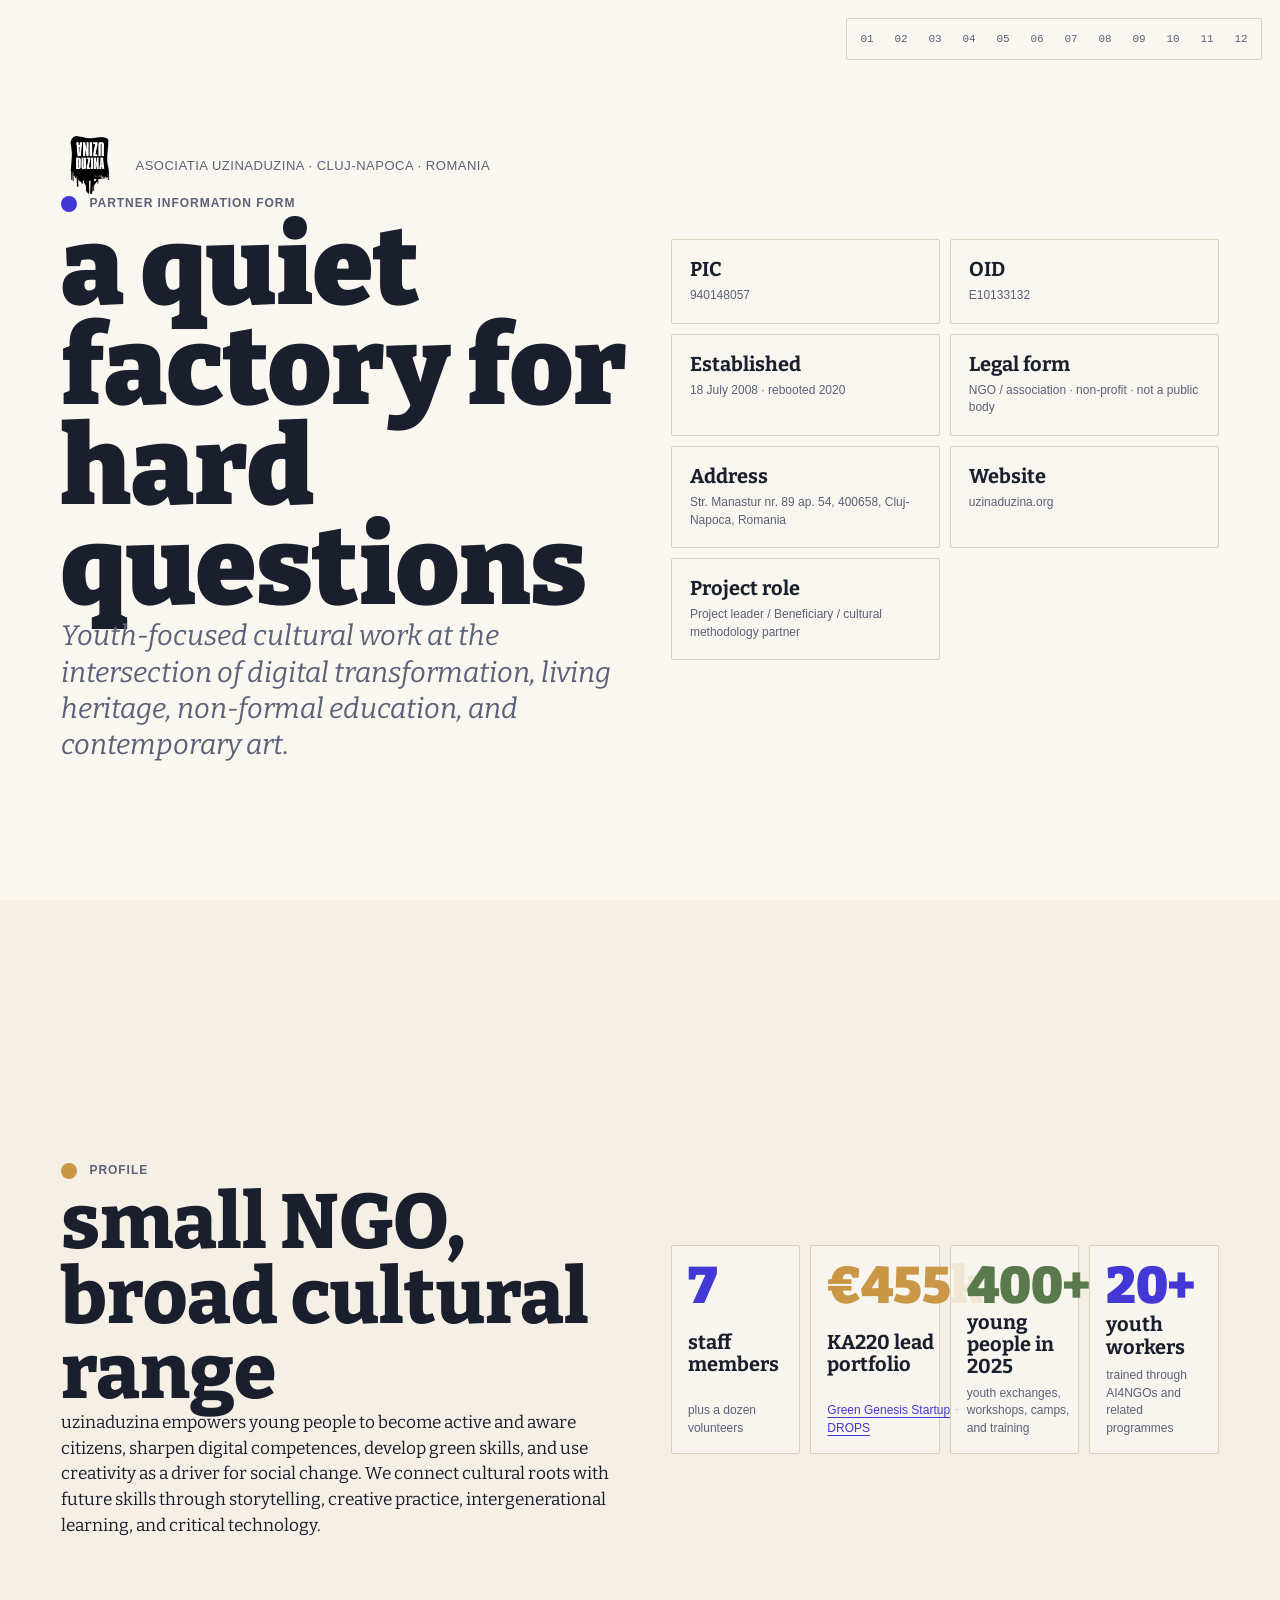
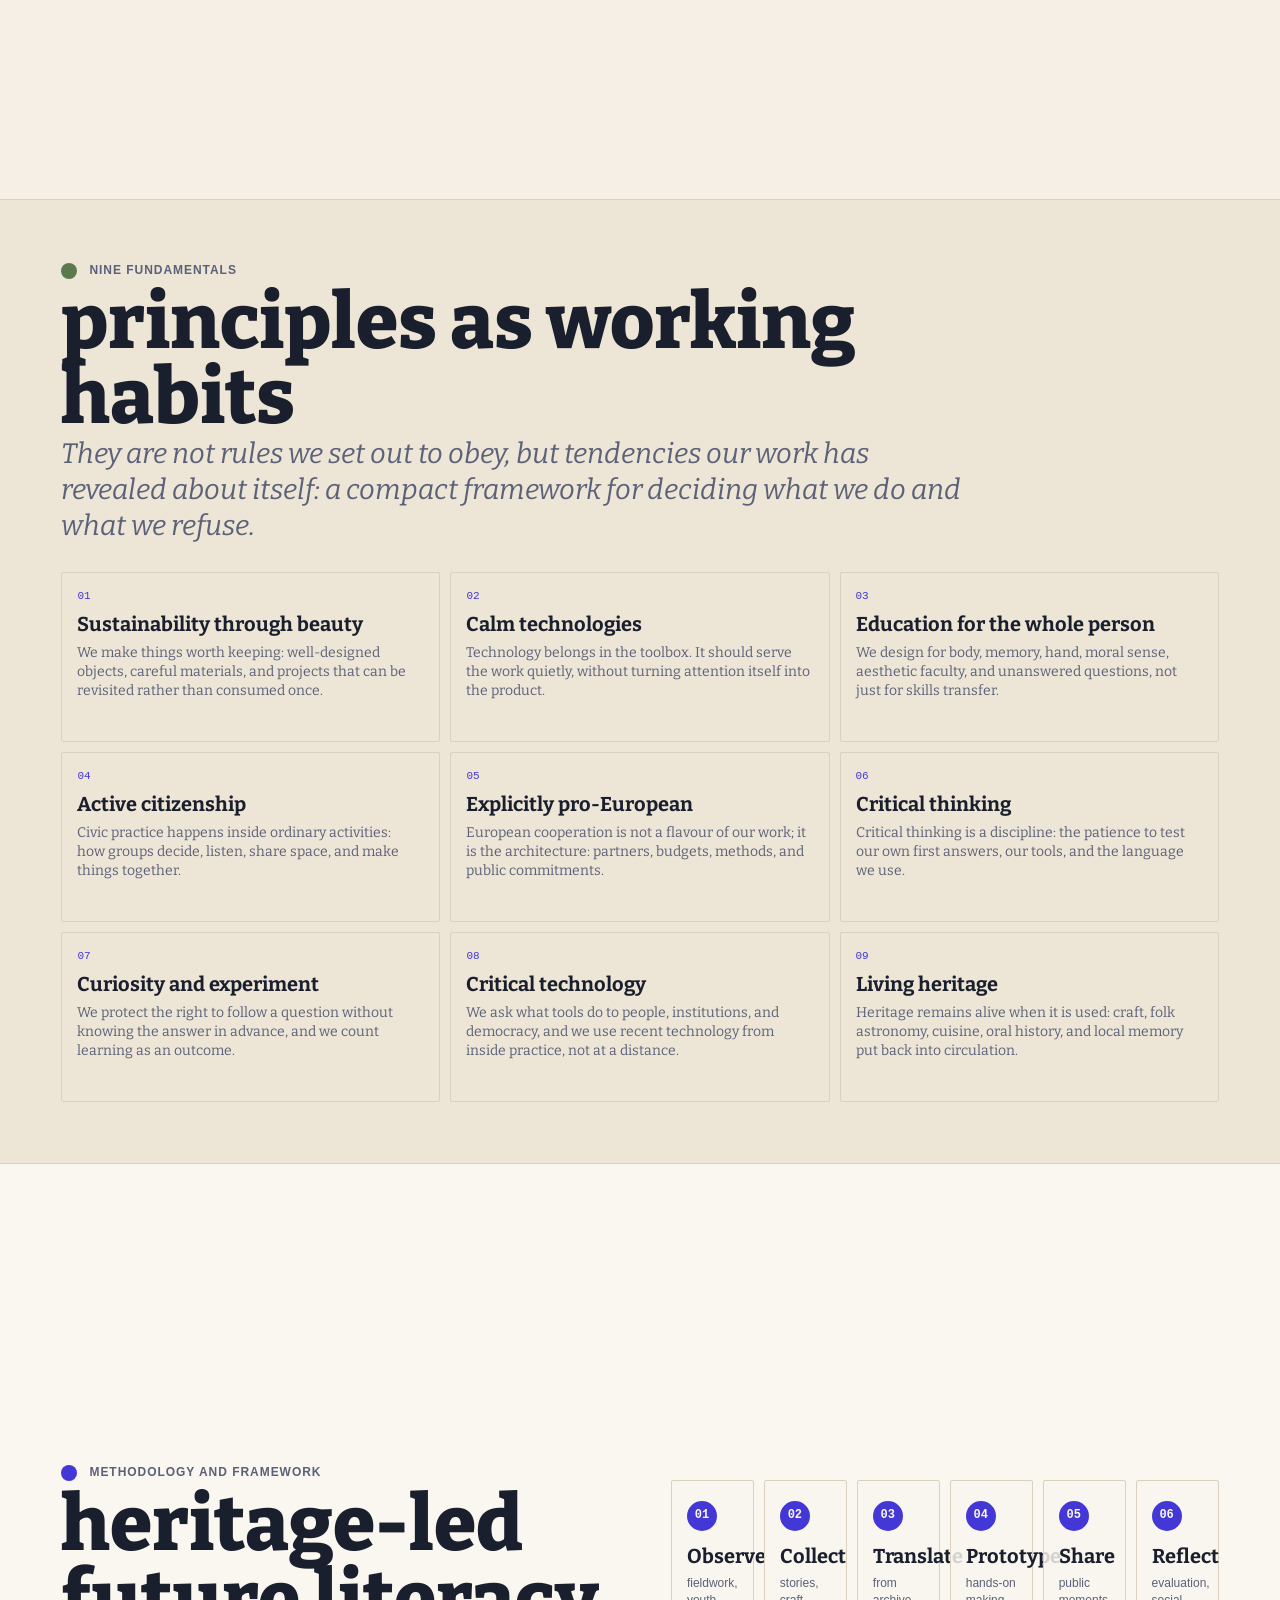
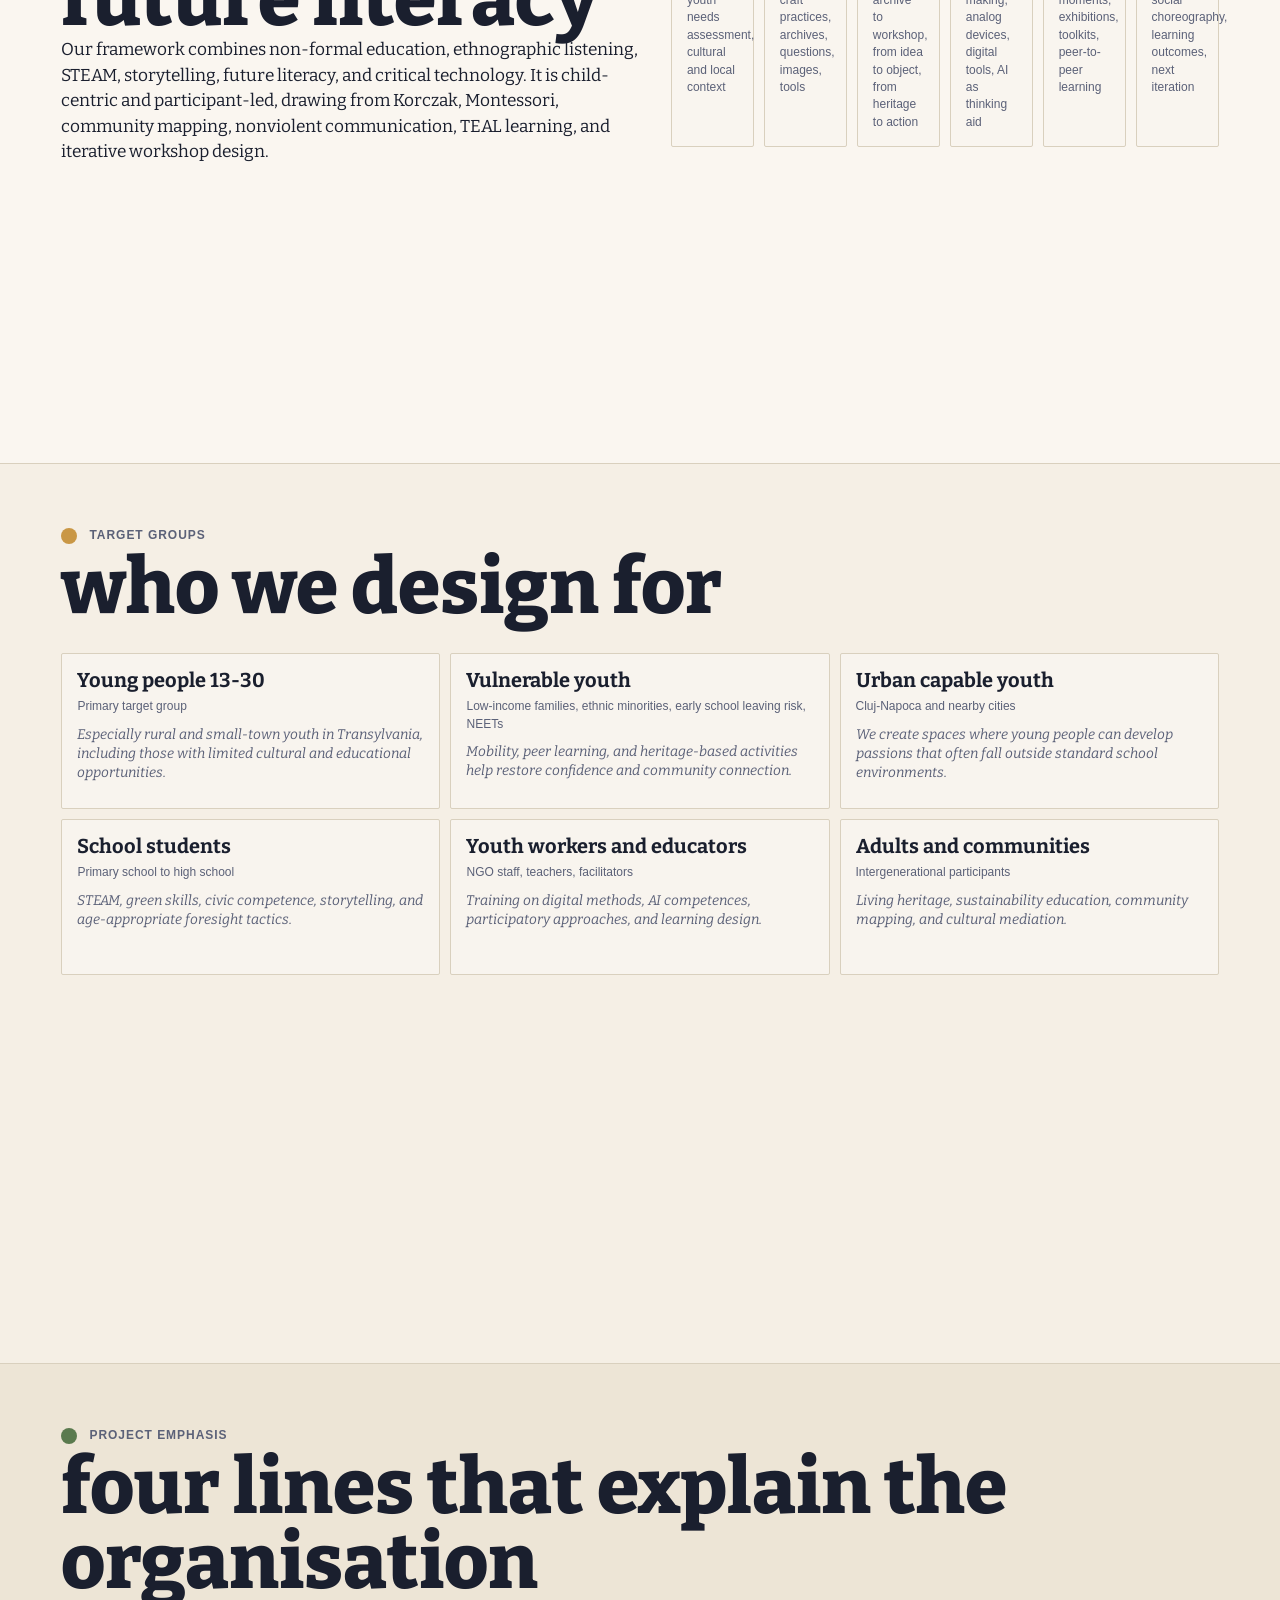
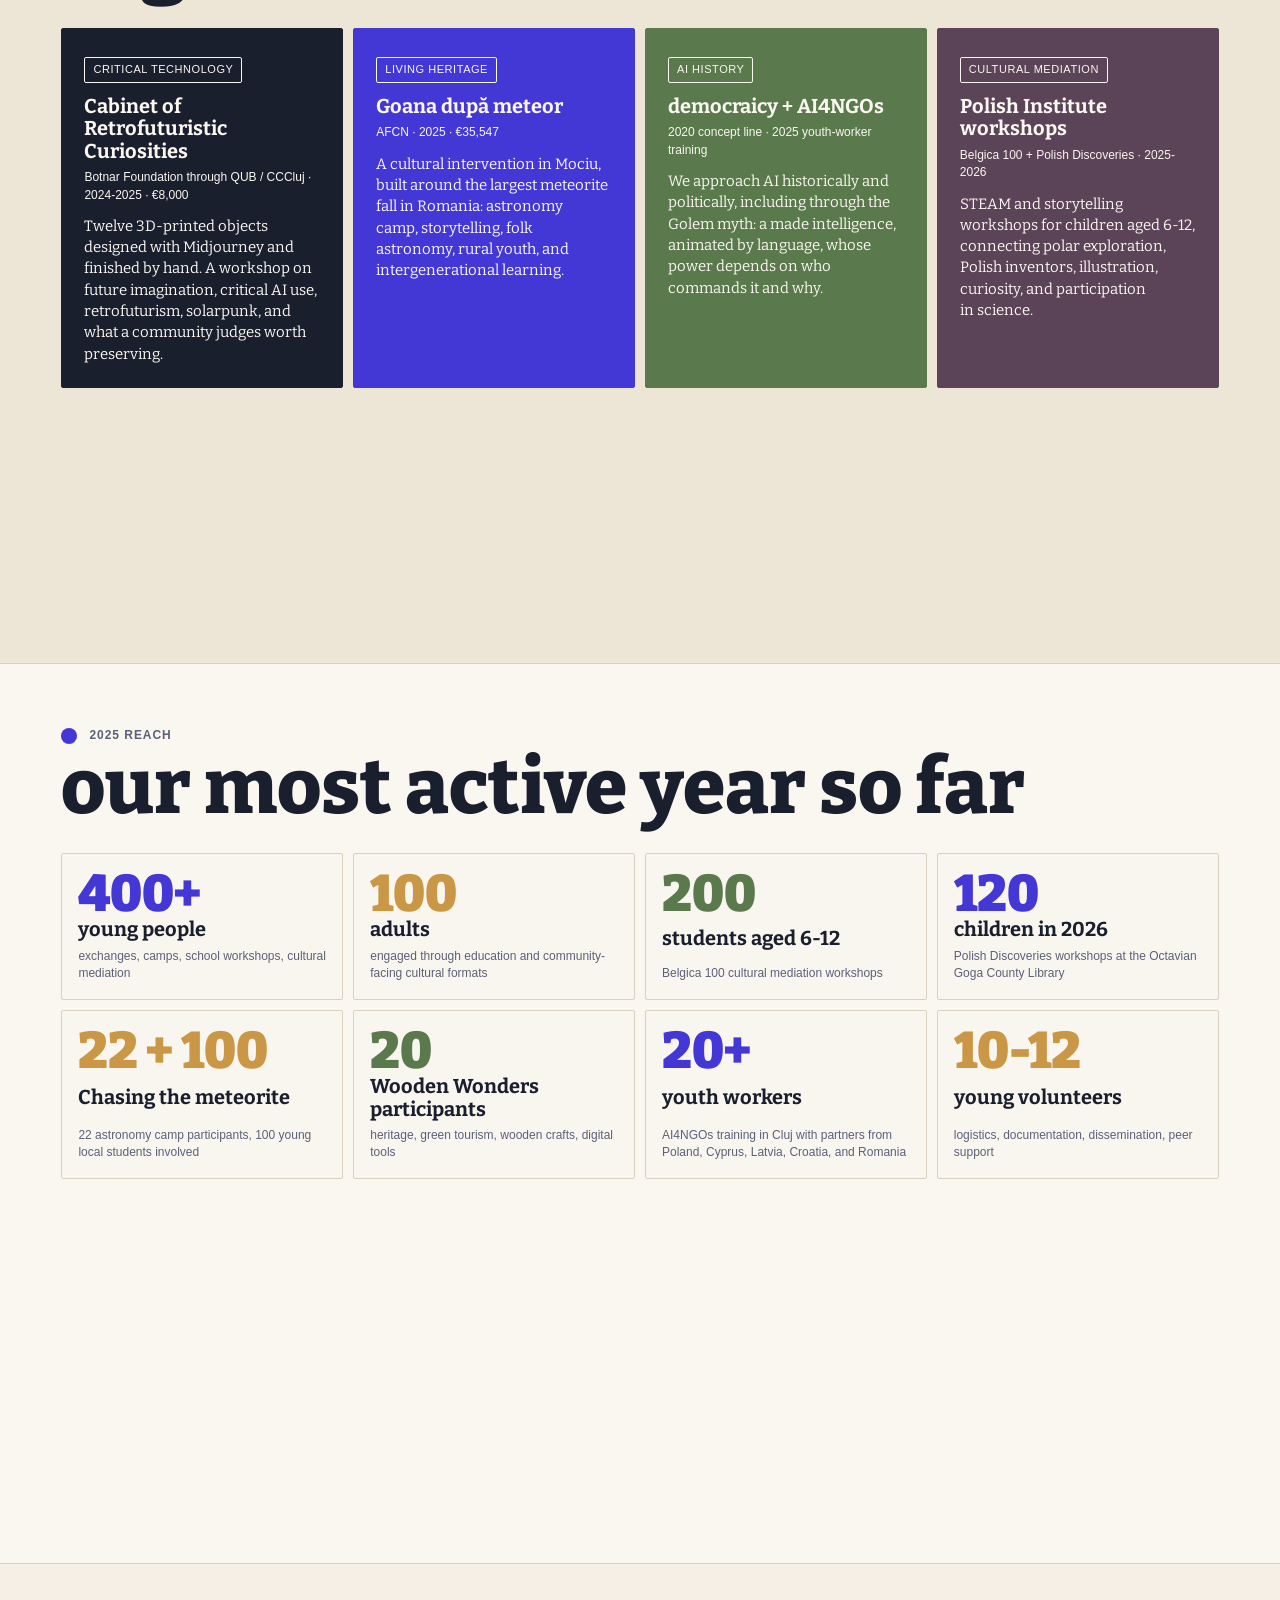
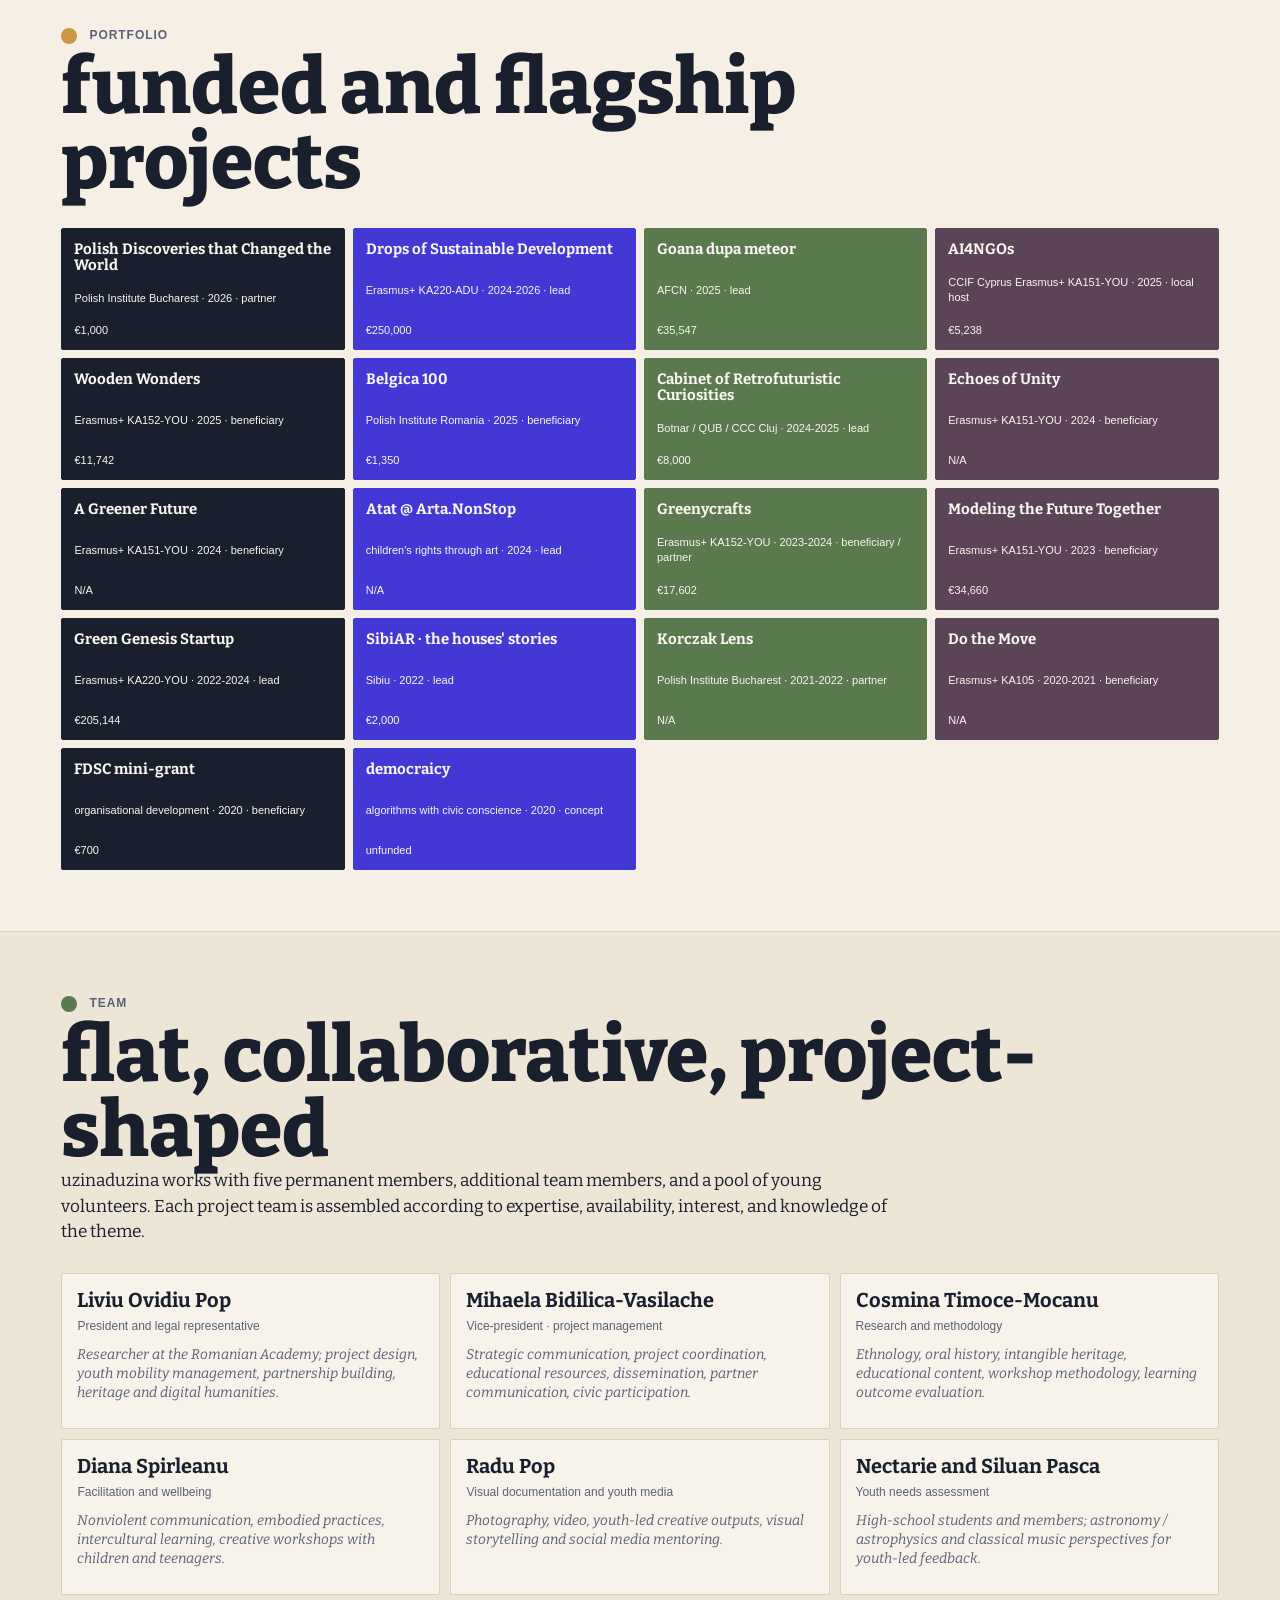
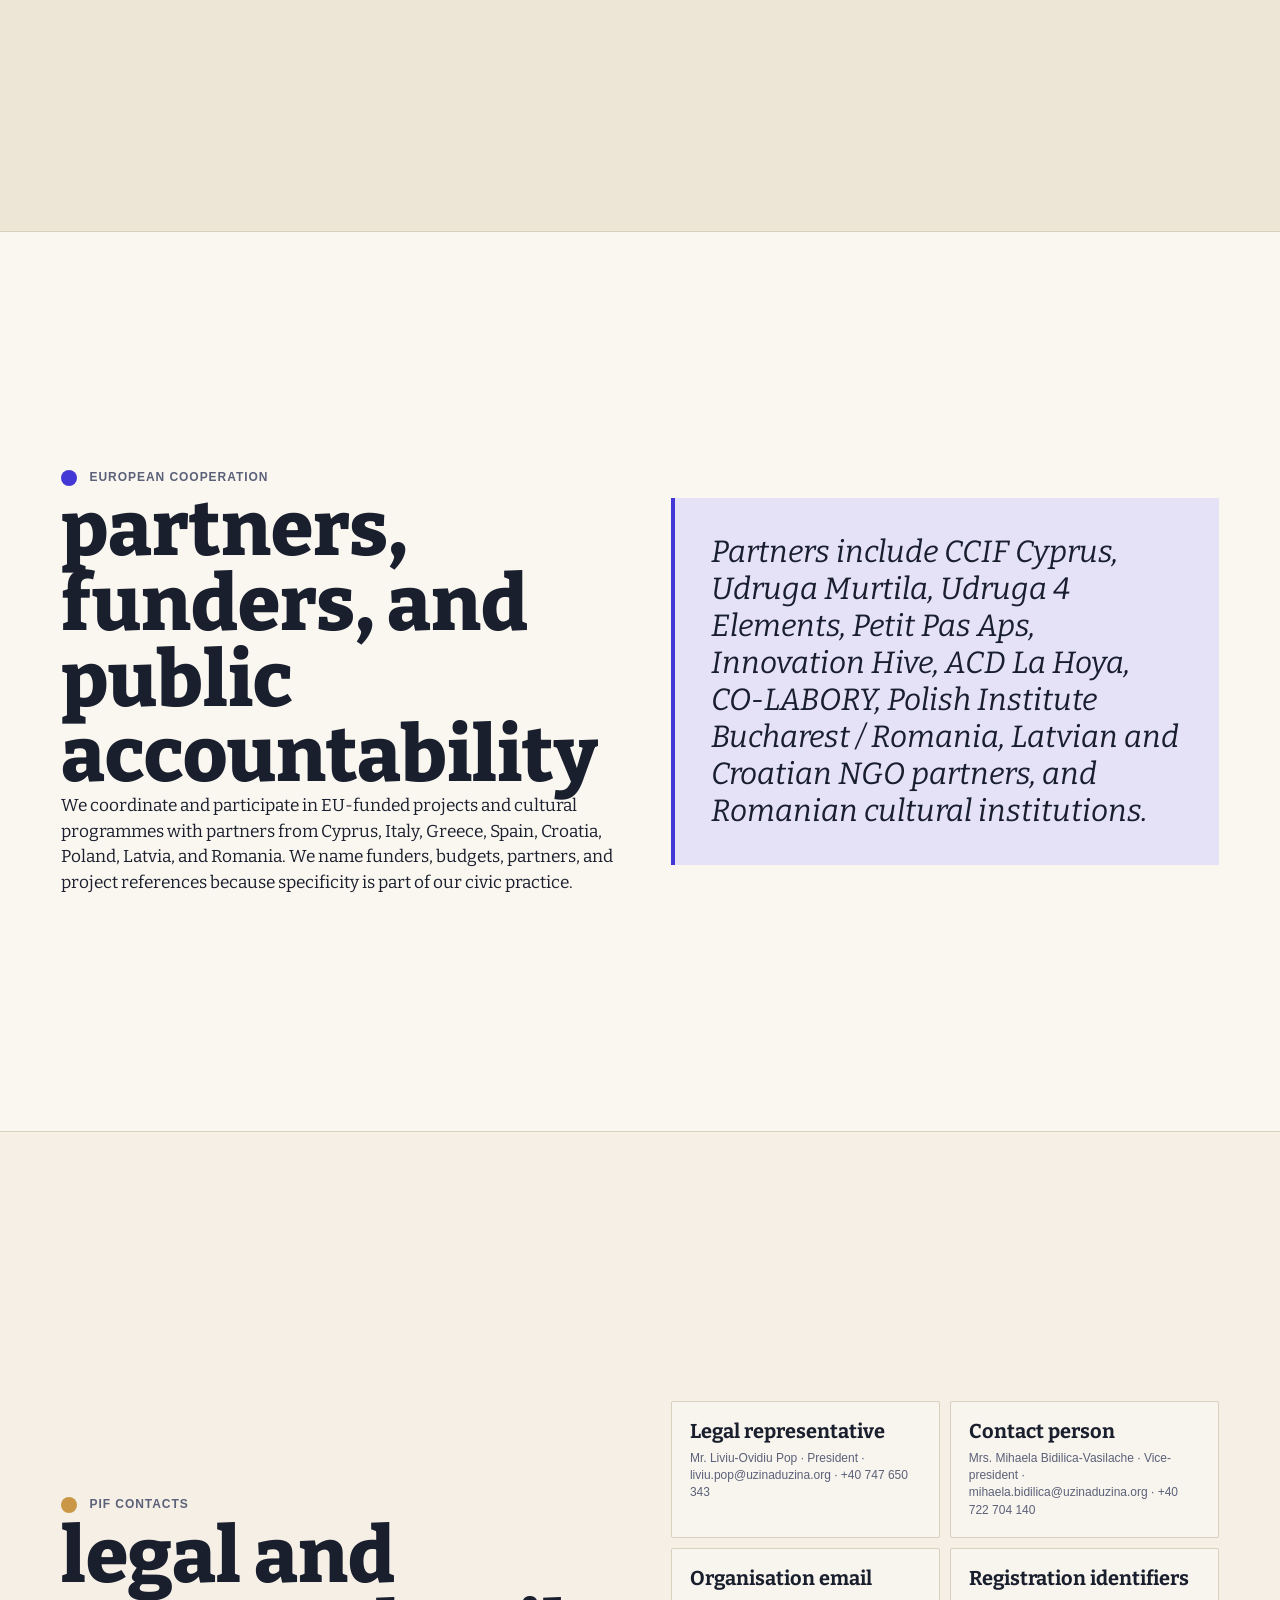
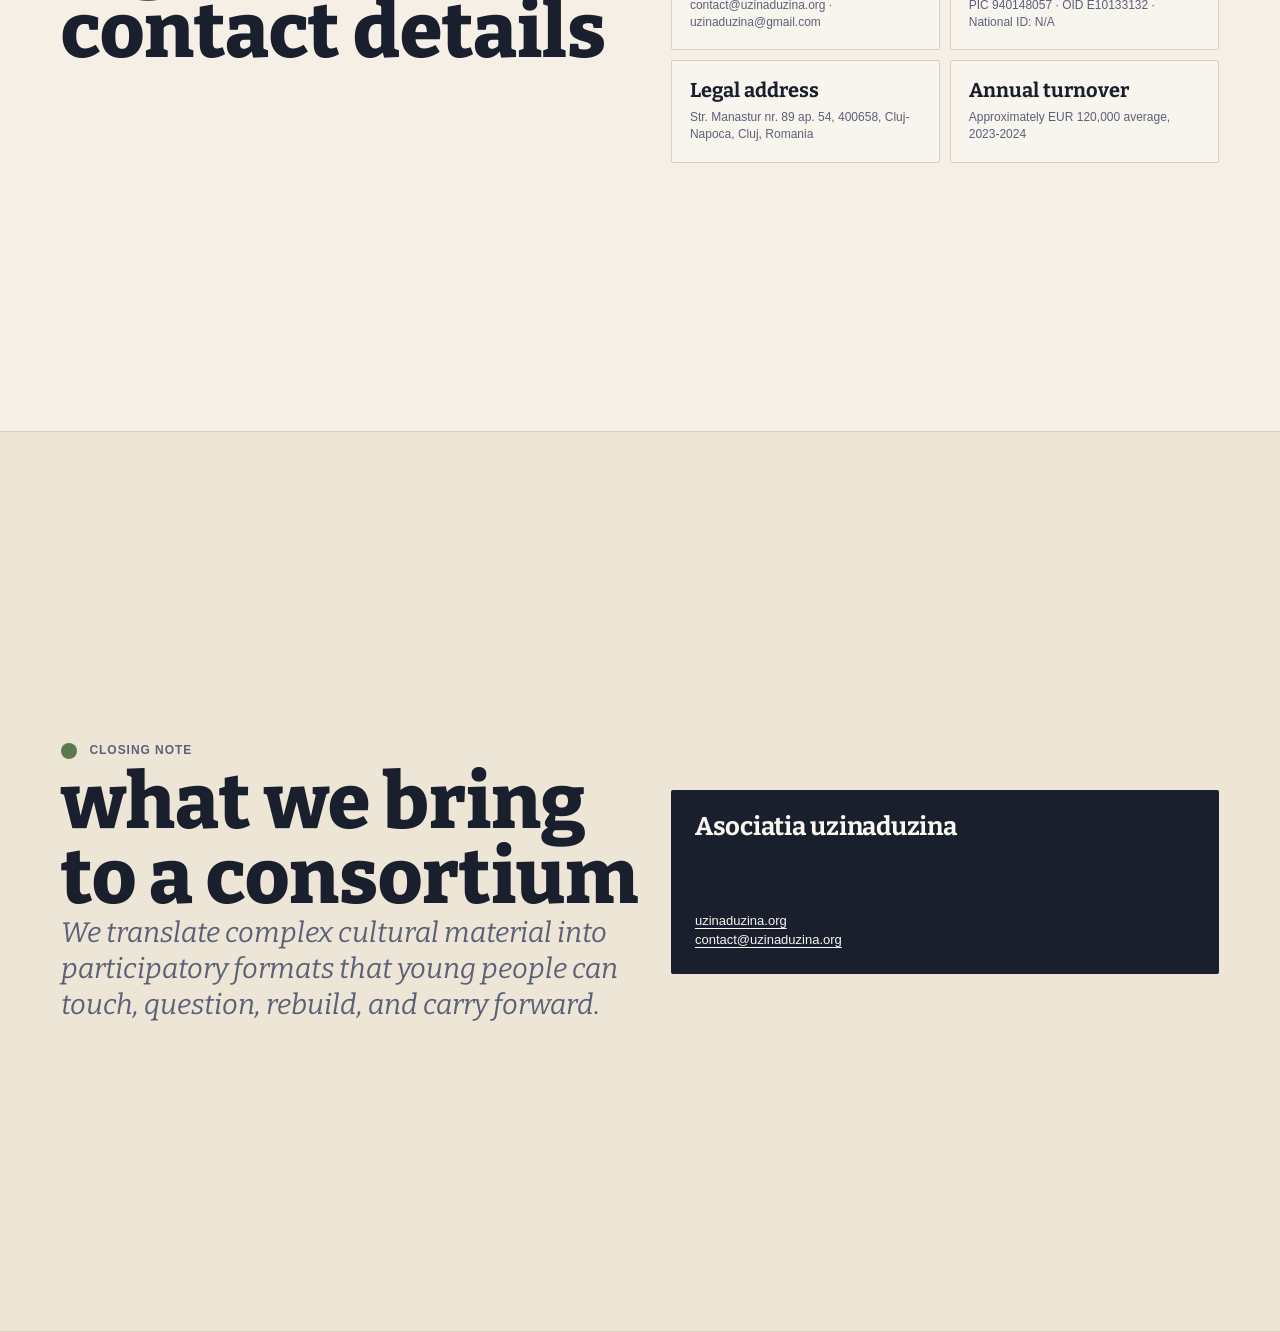
==== PIF/index.html @ 1a979756 "Add PIF slide deck" ====
<!doctype html>
<html lang="en">
<head>
<meta charset="utf-8">
<meta name="viewport" content="width=device-width, initial-scale=1">
<title>uzinaduzina · Partner Information Form</title>
<meta name="description" content="Partner Information Form and presentation deck for Asociatia uzinaduzina, Cluj-Napoca, Romania.">
<link rel="stylesheet" href="../assets/tokens.css">
<style>
:root {
  --slide-pad: clamp(22px, 4.8vw, 72px);
  --slide-gap: clamp(16px, 2.2vw, 28px);
  --deck-max: 1440px;
}

* { box-sizing: border-box; }
html {
  scroll-snap-type: y mandatory;
  scroll-behavior: smooth;
  background: var(--bg);
}
body {
  margin: 0;
  background:
    linear-gradient(90deg, rgba(67,56,214,.08) 0 1px, transparent 1px 100%),
    var(--bg);
  background-size: 72px 72px;
  color: var(--ink);
  font-family: var(--font-body);
}
body::before {
  content: "";
  position: fixed;
  inset: 0;
  pointer-events: none;
  border: 14px solid var(--bg);
  z-index: 20;
}
a { color: inherit; }
.slide:nth-of-type(3n + 1) { background: var(--bg); }
.slide:nth-of-type(3n + 2) { background: var(--bg-paper); }
.slide:nth-of-type(3n) { background: var(--bg-sunk); }

.deck-nav {
  position: fixed;
  z-index: 30;
  top: 18px;
  right: 18px;
  display: flex;
  gap: 6px;
  padding: 6px;
  border: 1px solid var(--rule);
  border-radius: 2px;
  background: rgba(250,246,240,.92);
  backdrop-filter: blur(10px);
}
.deck-nav a {
  width: 28px;
  height: 28px;
  display: grid;
  place-items: center;
  border-radius: 2px;
  color: var(--ink-muted);
  font-family: var(--font-mono);
  font-size: 11px;
  text-decoration: none;
}
.deck-nav a:hover {
  background: var(--ink);
  color: var(--bg);
}

.slide {
  min-height: 100svh;
  scroll-snap-align: start;
  display: grid;
  align-items: center;
  padding: var(--slide-pad);
  border-bottom: 1px solid var(--rule);
}
.slide-inner {
  width: min(100%, var(--deck-max));
  margin: 0 auto;
  display: grid;
  gap: var(--slide-gap);
}
.slide.split .slide-inner {
  grid-template-columns: minmax(0, 1.03fr) minmax(320px, .97fr);
  align-items: center;
}
.slide.top .slide-inner { align-self: start; }

.kicker {
  display: flex;
  align-items: center;
  gap: 12px;
  margin: 0 0 4px;
  font-family: var(--font-ui);
  font-size: 12px;
  font-weight: 600;
  letter-spacing: .08em;
  text-transform: uppercase;
  color: var(--ink-muted);
}
.kicker::before {
  content: "";
  width: 16px;
  height: 16px;
  border-radius: 999px;
  background: var(--accent);
}
.kicker.ochre::before { background: var(--ochre); }
.kicker.green::before { background: var(--green); }

h1, h2, h3, p { margin: 0; }
h1 {
  max-width: 980px;
  font-family: var(--font-display);
  font-size: clamp(52px, 8.5vw, 132px);
  line-height: .92;
  letter-spacing: 0;
  color: var(--ink);
}
h1 em, h2 em { color: var(--accent); font-style: italic; }
h2 {
  max-width: 980px;
  font-family: var(--font-display);
  font-size: clamp(38px, 6vw, 86px);
  line-height: .98;
  letter-spacing: 0;
  color: var(--ink);
}
h3 {
  font-family: var(--font-display);
  font-size: clamp(22px, 2vw, 32px);
  line-height: 1.05;
  color: var(--ink);
}
.lede {
  max-width: 900px;
  font-family: var(--font-body);
  font-size: clamp(22px, 2.2vw, 34px);
  line-height: 1.28;
  font-style: italic;
  color: var(--ink-muted);
}
.body-text {
  max-width: 840px;
  font-size: clamp(17px, 1.35vw, 22px);
  line-height: 1.48;
  color: var(--ink);
}
.small {
  font-family: var(--font-ui);
  font-size: 13px;
  line-height: 1.45;
  color: var(--ink-muted);
}

.logo-lockup {
  display: flex;
  align-items: center;
  gap: 16px;
}
.logo-lockup img {
  width: 58px;
  height: 58px;
  object-fit: contain;
}
.logo-lockup span {
  display: block;
  font-family: var(--font-ui);
  font-size: 13px;
  letter-spacing: .04em;
  text-transform: uppercase;
  color: var(--ink-muted);
}

.meta-grid,
.stat-grid,
.card-grid,
.project-grid,
.portfolio-grid,
.team-grid,
.target-grid,
.method-grid {
  display: grid;
  gap: 10px;
}
.meta-grid { grid-template-columns: repeat(2, minmax(0, 1fr)); }
.stat-grid { grid-template-columns: repeat(4, minmax(0, 1fr)); }
.card-grid { grid-template-columns: repeat(3, minmax(0, 1fr)); }
.project-grid { grid-template-columns: repeat(4, minmax(0, 1fr)); }
.portfolio-grid { grid-template-columns: repeat(4, minmax(0, 1fr)); }
.team-grid { grid-template-columns: repeat(3, minmax(0, 1fr)); }
.target-grid { grid-template-columns: repeat(3, minmax(0, 1fr)); }
.method-grid { grid-template-columns: repeat(6, minmax(0, 1fr)); }

.box,
.stat,
.principle,
.project,
.team,
.target,
.method-step,
.table-row,
.mini-project {
  border: 1px solid var(--rule);
  border-radius: 2px;
  background: rgba(250,246,240,.84);
}
.box { padding: 18px; }
.box strong,
.stat strong,
.project strong,
.team strong,
.target strong,
.method-step strong,
.principle strong {
  display: block;
  font-family: var(--font-display);
  font-size: 20px;
  line-height: 1.12;
  color: var(--ink);
}
.box span,
.stat span,
.project span,
.mini-project span,
.team span,
.target span,
.method-step span,
.principle span {
  display: block;
  margin-top: 7px;
  font-family: var(--font-ui);
  font-size: 12px;
  line-height: 1.45;
  color: var(--ink-muted);
}
.stat {
  min-height: 138px;
  padding: 16px;
  display: grid;
  align-content: space-between;
}
.stat .num {
  font-family: var(--font-display);
  font-size: clamp(34px, 4vw, 58px);
  font-weight: 900;
  line-height: .95;
  color: var(--accent);
}
.stat.ochre .num { color: var(--ochre); }
.stat.green .num { color: var(--green); }
.stat a,
.box a {
  color: var(--accent);
  text-decoration-thickness: 1px;
  text-underline-offset: 3px;
}
.stat a:hover,
.box a:hover {
  color: var(--accent-hover);
  text-decoration-thickness: 2px;
}

.principle {
  min-height: 170px;
  padding: 14px 15px;
  background: transparent;
}
.principle small {
  display: block;
  margin-bottom: 8px;
  font-family: var(--font-mono);
  font-size: 11px;
  color: var(--accent);
}
.principle p {
  margin-top: 8px;
  font-size: 14px;
  line-height: 1.36;
  color: var(--ink-muted);
}

.project {
  min-height: 178px;
  padding: 15px;
}
.project.featured {
  min-height: 260px;
  padding: 22px;
  background: var(--ink);
  color: var(--bg);
  border-color: var(--ink);
}
.project.featured:nth-child(2) { background: var(--accent); border-color: var(--accent); }
.project.featured:nth-child(3) { background: var(--green); border-color: var(--green); }
.project.featured:nth-child(4) { background: #5B4358; border-color: #5B4358; }
.project.featured strong,
.project.featured span,
.project.featured p { color: var(--bg); }
.project p {
  margin-top: 12px;
  font-size: 15px;
  line-height: 1.42;
  color: var(--ink);
}
.project .tag {
  display: inline-block;
  margin: 0 0 12px;
  padding: 4px 8px;
  border: 1px solid currentColor;
  border-radius: 2px;
  font-family: var(--font-ui);
  font-size: 11px;
  letter-spacing: .05em;
  text-transform: uppercase;
}

.portfolio {
  display: grid;
  gap: 6px;
}
.portfolio-grid {
  display: grid;
  gap: 8px;
}
.mini-project {
  min-height: 122px;
  padding: 12px;
  display: grid;
  align-content: space-between;
  gap: 8px;
}
.mini-project strong {
  display: block;
  font-family: var(--font-display);
  font-size: 15px;
  line-height: 1.08;
  color: var(--ink);
}
.mini-project span {
  margin-top: 0;
  font-size: 11px;
  line-height: 1.32;
}
.mini-project em {
  display: block;
  font-family: var(--font-ui);
  font-size: 11px;
  font-style: normal;
  line-height: 1.3;
  color: var(--accent);
}
.mini-project:nth-child(4n + 1) { background: var(--ink); border-color: var(--ink); }
.mini-project:nth-child(4n + 2) { background: var(--accent); border-color: var(--accent); }
.mini-project:nth-child(4n + 3) { background: var(--green); border-color: var(--green); }
.mini-project:nth-child(4n) { background: #5B4358; border-color: #5B4358; }
.mini-project:nth-child(4n + 1) strong,
.mini-project:nth-child(4n + 1) span,
.mini-project:nth-child(4n + 1) em,
.mini-project:nth-child(4n + 2) strong,
.mini-project:nth-child(4n + 2) span,
.mini-project:nth-child(4n + 2) em,
.mini-project:nth-child(4n + 3) strong,
.mini-project:nth-child(4n + 3) span,
.mini-project:nth-child(4n + 3) em,
.mini-project:nth-child(4n) strong,
.mini-project:nth-child(4n) span,
.mini-project:nth-child(4n) em {
  color: var(--bg);
}
.table-row {
  display: grid;
  grid-template-columns: 2.2fr .85fr .75fr .75fr;
  gap: 10px;
  padding: 10px 12px;
  align-items: center;
  font-family: var(--font-ui);
  font-size: 12px;
  line-height: 1.32;
}
.table-row.header {
  background: var(--ink);
  color: var(--bg);
  border-color: var(--ink);
  text-transform: uppercase;
  letter-spacing: .05em;
}
.table-row strong {
  font-family: var(--font-display);
  font-size: 16px;
  line-height: 1.1;
}

.team,
.target {
  min-height: 156px;
  padding: 15px;
}
.team em,
.target em {
  display: block;
  margin-top: 9px;
  font-size: 14px;
  line-height: 1.38;
  color: var(--ink-muted);
}

.method-step {
  min-height: 154px;
  padding: 15px;
}
.method-step b {
  display: inline-grid;
  place-items: center;
  width: 30px;
  height: 30px;
  margin-bottom: 14px;
  border-radius: 999px;
  background: var(--accent);
  color: var(--bg);
  font-family: var(--font-mono);
  font-size: 12px;
}

.callout {
  padding: clamp(20px, 3vw, 36px);
  border-left: 4px solid var(--accent);
  background: var(--accent-soft);
  font-size: clamp(22px, 2.4vw, 36px);
  line-height: 1.2;
  font-style: italic;
}

.contact-card {
  display: grid;
  gap: 10px;
  padding: 24px;
  background: var(--ink);
  color: var(--bg);
  border-radius: 2px;
}
.contact-card h3,
.contact-card .small { color: var(--bg); }
.contact-card a { color: var(--bg); }

@media (max-width: 1100px) {
  .slide.split .slide-inner,
  .meta-grid,
  .stat-grid,
  .card-grid,
  .project-grid,
  .portfolio-grid,
  .team-grid,
  .target-grid,
  .method-grid {
    grid-template-columns: repeat(2, minmax(0, 1fr));
  }
  .project.featured { min-height: 220px; }
}

@media (max-width: 720px) {
  html { scroll-snap-type: none; }
  body::before { border-width: 8px; }
  .deck-nav {
    left: 8px;
    right: 8px;
    bottom: 8px;
    top: auto;
    justify-content: space-between;
    overflow-x: auto;
  }
  .deck-nav a {
    flex: 0 0 30px;
  }
  .slide {
    min-height: auto;
    padding: 72px 18px 78px;
  }
  .slide:first-of-type { min-height: 100svh; }
  .slide.split .slide-inner,
  .meta-grid,
  .stat-grid,
  .card-grid,
  .project-grid,
  .portfolio-grid,
  .team-grid,
  .target-grid,
  .method-grid {
    grid-template-columns: 1fr;
  }
  .table-row {
    grid-template-columns: 1fr;
    gap: 4px;
  }
  .table-row.header { display: none; }
  .stat,
  .principle,
  .project,
  .team,
  .target,
  .method-step {
    min-height: auto;
  }
}

@media print {
  html { scroll-snap-type: none; }
  body::before,
  .deck-nav { display: none; }
  .slide {
    min-height: 100vh;
    break-after: page;
  }
}
</style>
</head>
<body>
<nav class="deck-nav" aria-label="slides">
  <a href="#s1">01</a><a href="#s2">02</a><a href="#s3">03</a><a href="#s4">04</a>
  <a href="#s5">05</a><a href="#s6">06</a><a href="#s7">07</a><a href="#s8">08</a>
  <a href="#s9">09</a><a href="#s10">10</a><a href="#s11">11</a><a href="#s12">12</a>
</nav>

<main>
  <section class="slide split" id="s1">
    <div class="slide-inner">
      <div>
        <div class="logo-lockup">
          <img src="../assets/logo-uzinaduzina.png" alt="">
          <span>Asociatia uzinaduzina · Cluj-Napoca · Romania</span>
        </div>
        <p class="kicker">Partner Information Form</p>
        <h1>a quiet factory for hard questions</h1>
        <p class="lede">Youth-focused cultural work at the intersection of digital transformation, living heritage, non-formal education, and contemporary art.</p>
      </div>
      <div class="meta-grid">
        <div class="box"><strong>PIC</strong><span>940148057</span></div>
        <div class="box"><strong>OID</strong><span>E10133132</span></div>
        <div class="box"><strong>Established</strong><span>18 July 2008 · rebooted 2020</span></div>
        <div class="box"><strong>Legal form</strong><span>NGO / association · non-profit · not a public body</span></div>
        <div class="box"><strong>Address</strong><span>Str. Manastur nr. 89 ap. 54, 400658, Cluj-Napoca, Romania</span></div>
        <div class="box"><strong>Website</strong><span>uzinaduzina.org</span></div>
        <div class="box"><strong>Project role</strong><span>Project leader / Beneficiary / cultural methodology partner</span></div>
      </div>
    </div>
  </section>

  <section class="slide split" id="s2">
    <div class="slide-inner">
      <div>
        <p class="kicker ochre">Profile</p>
        <h2>small NGO, broad cultural range</h2>
        <p class="body-text">uzinaduzina empowers young people to become active and aware citizens, sharpen digital competences, develop green skills, and use creativity as a driver for social change. We connect cultural roots with future skills through storytelling, creative practice, intergenerational learning, and critical technology.</p>
      </div>
      <div class="stat-grid">
        <div class="stat"><div class="num">7</div><strong>staff members</strong><span>plus a dozen volunteers</span></div>
        <div class="stat ochre"><div class="num">€455k</div><strong>KA220 lead portfolio</strong><span><a href="https://innovationhive.eu/innohive-projects/green-genesis-startup/">Green Genesis Startup</a> + <a href="https://drops-sustainability.eu/results/">DROPS</a></span></div>
        <div class="stat green"><div class="num">400+</div><strong>young people in 2025</strong><span>youth exchanges, workshops, camps, and training</span></div>
        <div class="stat"><div class="num">20+</div><strong>youth workers</strong><span>trained through AI4NGOs and related programmes</span></div>
      </div>
    </div>
  </section>

  <section class="slide top" id="s3">
    <div class="slide-inner">
      <div>
        <p class="kicker green">Nine fundamentals</p>
        <h2>principles as working habits</h2>
        <p class="lede">They are not rules we set out to obey, but tendencies our work has revealed about itself: a compact framework for deciding what we do and what we refuse.</p>
      </div>
      <div class="card-grid">
        <article class="principle"><small>01</small><strong>Sustainability through beauty</strong><p>We make things worth keeping: well-designed objects, careful materials, and projects that can be revisited rather than consumed once.</p></article>
        <article class="principle"><small>02</small><strong>Calm technologies</strong><p>Technology belongs in the toolbox. It should serve the work quietly, without turning attention itself into the product.</p></article>
        <article class="principle"><small>03</small><strong>Education for the whole person</strong><p>We design for body, memory, hand, moral sense, aesthetic faculty, and unanswered questions, not just for skills transfer.</p></article>
        <article class="principle"><small>04</small><strong>Active citizenship</strong><p>Civic practice happens inside ordinary activities: how groups decide, listen, share space, and make things together.</p></article>
        <article class="principle"><small>05</small><strong>Explicitly pro-European</strong><p>European cooperation is not a flavour of our work; it is the architecture: partners, budgets, methods, and public commitments.</p></article>
        <article class="principle"><small>06</small><strong>Critical thinking</strong><p>Critical thinking is a discipline: the patience to test our own first answers, our tools, and the language we use.</p></article>
        <article class="principle"><small>07</small><strong>Curiosity and experiment</strong><p>We protect the right to follow a question without knowing the answer in advance, and we count learning as an outcome.</p></article>
        <article class="principle"><small>08</small><strong>Critical technology</strong><p>We ask what tools do to people, institutions, and democracy, and we use recent technology from inside practice, not at a distance.</p></article>
        <article class="principle"><small>09</small><strong>Living heritage</strong><p>Heritage remains alive when it is used: craft, folk astronomy, cuisine, oral history, and local memory put back into circulation.</p></article>
      </div>
    </div>
  </section>

  <section class="slide split" id="s4">
    <div class="slide-inner">
      <div>
        <p class="kicker">Methodology and framework</p>
        <h2>heritage-led future literacy</h2>
        <p class="body-text">Our framework combines non-formal education, ethnographic listening, STEAM, storytelling, future literacy, and critical technology. It is child-centric and participant-led, drawing from Korczak, Montessori, community mapping, nonviolent communication, TEAL learning, and iterative workshop design.</p>
      </div>
      <div class="method-grid">
        <div class="method-step"><b>01</b><strong>Observe</strong><span>fieldwork, youth needs assessment, cultural and local context</span></div>
        <div class="method-step"><b>02</b><strong>Collect</strong><span>stories, craft practices, archives, questions, images, tools</span></div>
        <div class="method-step"><b>03</b><strong>Translate</strong><span>from archive to workshop, from idea to object, from heritage to action</span></div>
        <div class="method-step"><b>04</b><strong>Prototype</strong><span>hands-on making, analog devices, digital tools, AI as thinking aid</span></div>
        <div class="method-step"><b>05</b><strong>Share</strong><span>public moments, exhibitions, toolkits, peer-to-peer learning</span></div>
        <div class="method-step"><b>06</b><strong>Reflect</strong><span>evaluation, social choreography, learning outcomes, next iteration</span></div>
      </div>
    </div>
  </section>

  <section class="slide top" id="s5">
    <div class="slide-inner">
      <div>
        <p class="kicker ochre">Target groups</p>
        <h2>who we design for</h2>
      </div>
      <div class="target-grid">
        <article class="target"><strong>Young people 13-30</strong><span>Primary target group</span><em>Especially rural and small-town youth in Transylvania, including those with limited cultural and educational opportunities.</em></article>
        <article class="target"><strong>Vulnerable youth</strong><span>Low-income families, ethnic minorities, early school leaving risk, NEETs</span><em>Mobility, peer learning, and heritage-based activities help restore confidence and community connection.</em></article>
        <article class="target"><strong>Urban capable youth</strong><span>Cluj-Napoca and nearby cities</span><em>We create spaces where young people can develop passions that often fall outside standard school environments.</em></article>
        <article class="target"><strong>School students</strong><span>Primary school to high school</span><em>STEAM, green skills, civic competence, storytelling, and age-appropriate foresight tactics.</em></article>
        <article class="target"><strong>Youth workers and educators</strong><span>NGO staff, teachers, facilitators</span><em>Training on digital methods, AI competences, participatory approaches, and learning design.</em></article>
        <article class="target"><strong>Adults and communities</strong><span>Intergenerational participants</span><em>Living heritage, sustainability education, community mapping, and cultural mediation.</em></article>
      </div>
    </div>
  </section>

  <section class="slide top" id="s6">
    <div class="slide-inner">
      <div>
        <p class="kicker green">Project emphasis</p>
        <h2>four lines that explain the organisation</h2>
      </div>
      <div class="project-grid">
        <article class="project featured"><span class="tag">critical technology</span><strong>Cabinet of Retrofuturistic Curiosities</strong><span>Botnar Foundation through QUB / CCCluj · 2024-2025 · €8,000</span><p>Twelve 3D-printed objects designed with Midjourney and finished by hand. A workshop on future imagination, critical AI use, retrofuturism, solarpunk, and what a community judges worth preserving.</p></article>
        <article class="project featured"><span class="tag">living heritage</span><strong>Goana după meteor</strong><span>AFCN · 2025 · €35,547</span><p>A cultural intervention in Mociu, built around the largest meteorite fall in Romania: astronomy camp, storytelling, folk astronomy, rural youth, and intergenerational learning.</p></article>
        <article class="project featured"><span class="tag">AI history</span><strong>democraicy + AI4NGOs</strong><span>2020 concept line · 2025 youth-worker training</span><p>We approach AI historically and politically, including through the Golem myth: a made intelligence, animated by language, whose power depends on who commands it and why.</p></article>
        <article class="project featured"><span class="tag">cultural mediation</span><strong>Polish Institute workshops</strong><span>Belgica 100 + Polish Discoveries · 2025-2026</span><p>STEAM and storytelling workshops for children aged 6-12, connecting polar exploration, Polish inventors, illustration, curiosity, and participation in science.</p></article>
      </div>
    </div>
  </section>

  <section class="slide top" id="s7">
    <div class="slide-inner">
      <div>
        <p class="kicker">2025 reach</p>
        <h2>our most active year so far</h2>
      </div>
      <div class="stat-grid">
        <div class="stat"><div class="num">400+</div><strong>young people</strong><span>exchanges, camps, school workshops, cultural mediation</span></div>
        <div class="stat ochre"><div class="num">100</div><strong>adults</strong><span>engaged through education and community-facing cultural formats</span></div>
        <div class="stat green"><div class="num">200</div><strong>students aged 6-12</strong><span>Belgica 100 cultural mediation workshops</span></div>
        <div class="stat"><div class="num">120</div><strong>children in 2026</strong><span>Polish Discoveries workshops at the Octavian Goga County Library</span></div>
        <div class="stat ochre"><div class="num">22 + 100</div><strong>Chasing the meteorite</strong><span>22 astronomy camp participants, 100 young local students involved</span></div>
        <div class="stat green"><div class="num">20</div><strong>Wooden Wonders participants</strong><span>heritage, green tourism, wooden crafts, digital tools</span></div>
        <div class="stat"><div class="num">20+</div><strong>youth workers</strong><span>AI4NGOs training in Cluj with partners from Poland, Cyprus, Latvia, Croatia, and Romania</span></div>
        <div class="stat ochre"><div class="num">10-12</div><strong>young volunteers</strong><span>logistics, documentation, dissemination, peer support</span></div>
      </div>
    </div>
  </section>

  <section class="slide top" id="s8">
    <div class="slide-inner">
      <div>
        <p class="kicker ochre">Portfolio</p>
        <h2>funded and flagship projects</h2>
      </div>
      <div class="portfolio-grid">
        <article class="mini-project"><strong>Polish Discoveries that Changed the World</strong><span>Polish Institute Bucharest · 2026 · partner</span><em>€1,000</em></article>
        <article class="mini-project"><strong>Drops of Sustainable Development</strong><span>Erasmus+ KA220-ADU · 2024-2026 · lead</span><em>€250,000</em></article>
        <article class="mini-project"><strong>Goana dupa meteor</strong><span>AFCN · 2025 · lead</span><em>€35,547</em></article>
        <article class="mini-project"><strong>AI4NGOs</strong><span>CCIF Cyprus Erasmus+ KA151-YOU · 2025 · local host</span><em>€5,238</em></article>
        <article class="mini-project"><strong>Wooden Wonders</strong><span>Erasmus+ KA152-YOU · 2025 · beneficiary</span><em>€11,742</em></article>
        <article class="mini-project"><strong>Belgica 100</strong><span>Polish Institute Romania · 2025 · beneficiary</span><em>€1,350</em></article>
        <article class="mini-project"><strong>Cabinet of Retrofuturistic Curiosities</strong><span>Botnar / QUB / CCC Cluj · 2024-2025 · lead</span><em>€8,000</em></article>
        <article class="mini-project"><strong>Echoes of Unity</strong><span>Erasmus+ KA151-YOU · 2024 · beneficiary</span><em>N/A</em></article>
        <article class="mini-project"><strong>A Greener Future</strong><span>Erasmus+ KA151-YOU · 2024 · beneficiary</span><em>N/A</em></article>
        <article class="mini-project"><strong>Atat @ Arta.NonStop</strong><span>children's rights through art · 2024 · lead</span><em>N/A</em></article>
        <article class="mini-project"><strong>Greenycrafts</strong><span>Erasmus+ KA152-YOU · 2023-2024 · beneficiary / partner</span><em>€17,602</em></article>
        <article class="mini-project"><strong>Modeling the Future Together</strong><span>Erasmus+ KA151-YOU · 2023 · beneficiary</span><em>€34,660</em></article>
        <article class="mini-project"><strong>Green Genesis Startup</strong><span>Erasmus+ KA220-YOU · 2022-2024 · lead</span><em>€205,144</em></article>
        <article class="mini-project"><strong>SibiAR · the houses' stories</strong><span>Sibiu · 2022 · lead</span><em>€2,000</em></article>
        <article class="mini-project"><strong>Korczak Lens</strong><span>Polish Institute Bucharest · 2021-2022 · partner</span><em>N/A</em></article>
        <article class="mini-project"><strong>Do the Move</strong><span>Erasmus+ KA105 · 2020-2021 · beneficiary</span><em>N/A</em></article>
        <article class="mini-project"><strong>FDSC mini-grant</strong><span>organisational development · 2020 · beneficiary</span><em>€700</em></article>
        <article class="mini-project"><strong>democraicy</strong><span>algorithms with civic conscience · 2020 · concept</span><em>unfunded</em></article>
      </div>
    </div>
  </section>

  <section class="slide top" id="s9">
    <div class="slide-inner">
      <div>
        <p class="kicker green">Team</p>
        <h2>flat, collaborative, project-shaped</h2>
        <p class="body-text">uzinaduzina works with five permanent members, additional team members, and a pool of young volunteers. Each project team is assembled according to expertise, availability, interest, and knowledge of the theme.</p>
      </div>
      <div class="team-grid">
        <article class="team"><strong>Liviu Ovidiu Pop</strong><span>President and legal representative</span><em>Researcher at the Romanian Academy; project design, youth mobility management, partnership building, heritage and digital humanities.</em></article>
        <article class="team"><strong>Mihaela Bidilica-Vasilache</strong><span>Vice-president · project management</span><em>Strategic communication, project coordination, educational resources, dissemination, partner communication, civic participation.</em></article>
        <article class="team"><strong>Cosmina Timoce-Mocanu</strong><span>Research and methodology</span><em>Ethnology, oral history, intangible heritage, educational content, workshop methodology, learning outcome evaluation.</em></article>
        <article class="team"><strong>Diana Spirleanu</strong><span>Facilitation and wellbeing</span><em>Nonviolent communication, embodied practices, intercultural learning, creative workshops with children and teenagers.</em></article>
        <article class="team"><strong>Radu Pop</strong><span>Visual documentation and youth media</span><em>Photography, video, youth-led creative outputs, visual storytelling and social media mentoring.</em></article>
        <article class="team"><strong>Nectarie and Siluan Pasca</strong><span>Youth needs assessment</span><em>High-school students and members; astronomy / astrophysics and classical music perspectives for youth-led feedback.</em></article>
      </div>
    </div>
  </section>

  <section class="slide split" id="s10">
    <div class="slide-inner">
      <div>
        <p class="kicker">European cooperation</p>
        <h2>partners, funders, and public accountability</h2>
        <p class="body-text">We coordinate and participate in EU-funded projects and cultural programmes with partners from Cyprus, Italy, Greece, Spain, Croatia, Poland, Latvia, and Romania. We name funders, budgets, partners, and project references because specificity is part of our civic practice.</p>
      </div>
      <div class="callout">Partners include CCIF Cyprus, Udruga Murtila, Udruga 4 Elements, Petit Pas Aps, Innovation Hive, ACD La Hoya, CO-LABORY, Polish Institute Bucharest / Romania, Latvian and Croatian NGO partners, and Romanian cultural institutions.</div>
    </div>
  </section>

  <section class="slide split" id="s11">
    <div class="slide-inner">
      <div>
        <p class="kicker ochre">PIF contacts</p>
        <h2>legal and contact details</h2>
      </div>
      <div class="meta-grid">
        <div class="box"><strong>Legal representative</strong><span>Mr. Liviu-Ovidiu Pop · President · liviu.pop@uzinaduzina.org · +40 747 650 343</span></div>
        <div class="box"><strong>Contact person</strong><span>Mrs. Mihaela Bidilica-Vasilache · Vice-president · mihaela.bidilica@uzinaduzina.org · +40 722 704 140</span></div>
        <div class="box"><strong>Organisation email</strong><span>contact@uzinaduzina.org · uzinaduzina@gmail.com</span></div>
        <div class="box"><strong>Registration identifiers</strong><span>PIC 940148057 · OID E10133132 · National ID: N/A</span></div>
        <div class="box"><strong>Legal address</strong><span>Str. Manastur nr. 89 ap. 54, 400658, Cluj-Napoca, Cluj, Romania</span></div>
        <div class="box"><strong>Annual turnover</strong><span>Approximately EUR 120,000 average, 2023-2024</span></div>
      </div>
    </div>
  </section>

  <section class="slide split" id="s12">
    <div class="slide-inner">
      <div>
        <p class="kicker green">Closing note</p>
        <h2>what we bring to a consortium</h2>
        <p class="lede">We translate complex cultural material into participatory formats that young people can touch, question, rebuild, and carry forward.</p>
      </div>
      <div class="contact-card">
        <h3>Asociatia uzinaduzina</h3>
        <p class="body-text">Cluj-Napoca · Romania<br>PIC 940148057 · OID E10133132</p>
        <p class="small"><a href="https://uzinaduzina.org">uzinaduzina.org</a><br><a href="mailto:contact@uzinaduzina.org">contact@uzinaduzina.org</a></p>
      </div>
    </div>
  </section>
</main>
</body>
</html>
---- assets/tokens.css ----
/* uzinaduzina design system: colors, type, spacing
 * Self-hosted Bitter (variable + italic variable). Inter remains via Google Fonts
 * for UI metadata; no sans-serif was supplied by the brand.
 *
 * Bitter is a slab serif with a friendly, editorial voice and full RO diacritics.
 * It serves both display (heavy weights, large sizes) and body (regular, italic).
 */

@font-face {
  font-family: 'Bitter';
  src: url('../fonts/Bitter-VariableFont_wght.ttf') format('truetype-variations');
  font-weight: 100 900;
  font-style: normal;
  font-display: swap;
}
@font-face {
  font-family: 'Bitter';
  src: url('../fonts/Bitter-Italic-VariableFont_wght.ttf') format('truetype-variations');
  font-weight: 100 900;
  font-style: italic;
  font-display: swap;
}

@import url('https://fonts.googleapis.com/css2?family=Inter:wght@400;500;600&family=JetBrains+Mono:wght@400;500&display=swap');

:root {
  /* ---------- Colour ---------- */
  --bg: #FAF6F0;
  --bg-paper: #F5EFE5;
  --bg-sunk: #EDE5D6;

  --ink: #1A1F2E;
  --ink-muted: #5B6178;

  --rule: #D9D0BE;
  --rule-soft: #E6DECC;

  --accent: #4338D6;
  --accent-hover: #2D24A8;
  --accent-soft: #E5E2F8;

  --ochre: #C99745;
  --ochre-soft: #EFE0C0;

  --green: #5A7A4E;
  --green-soft: #DCE5D2;

  /* Semantic aliases */
  --color-bg: var(--bg);
  --color-fg: var(--ink);
  --color-fg-muted: var(--ink-muted);
  --color-link: var(--accent);
  --color-link-hover: var(--accent-hover);
  --color-rule: var(--rule);

  /* ---------- Type ---------- */
  /* Bitter is the brand family; serves display and body. */
  --font-display: 'Bitter', Georgia, serif;
  --font-body: 'Bitter', Georgia, serif;
  --font-ui: 'Inter', -apple-system, BlinkMacSystemFont, 'Segoe UI', sans-serif;
  --font-mono: 'JetBrains Mono', ui-monospace, Menlo, monospace;

  --fs-h1: 44px;
  --fs-h2: 28px;
  --fs-h3: 22px;
  --fs-h4: 18px;
  --fs-lede: 22px;
  --fs-body: 19px;
  --fs-small: 16px;
  --fs-meta: 13px;
  --fs-code: 16px;

  --lh-tight: 1.15;
  --lh-snug: 1.35;
  --lh-body: 1.65;

  --tracking-meta: 0.04em;

  --space-1: 4px;
  --space-2: 8px;
  --space-3: 12px;
  --space-4: 16px;
  --space-5: 24px;
  --space-6: 32px;
  --space-7: 48px;
  --space-8: 64px;
  --space-9: 96px;

  --col-width: 600px;
  --col-gap: 48px;
  --bar-width: 280px;

  --radius-1: 2px;
  --radius-2: 4px;
  --radius-3: 8px;

  --ease-out: cubic-bezier(0.2, 0, 0, 1);
  --dur-fast: 150ms;
  --dur-base: 180ms;
}

html {
  background: var(--bg);
  color: var(--ink);
  font-family: var(--font-body);
  font-size: var(--fs-body);
  line-height: var(--lh-body);
  -webkit-font-smoothing: antialiased;
  text-rendering: optimizeLegibility;
}

body { margin: 0; background: var(--bg); color: var(--ink); }

h1, h2, h3 {
  font-family: var(--font-display);
  color: var(--accent);
  letter-spacing: -0.01em;
  margin: var(--space-6) 0 var(--space-3);
}

h1 { font-size: var(--fs-h1); font-weight: 900; line-height: var(--lh-tight); }
h2 { font-size: var(--fs-h2); font-weight: 800; line-height: var(--lh-snug); }
h3 { font-size: var(--fs-h3); font-weight: 700; line-height: var(--lh-snug); }

h4 {
  font-family: var(--font-body);
  font-size: var(--fs-h4);
  font-weight: 600;
  color: var(--ink);
  margin: var(--space-5) 0 var(--space-2);
}

p { margin: 0 0 var(--space-5); text-wrap: pretty; }

a {
  color: var(--accent);
  text-decoration-thickness: 1px;
  text-underline-offset: 3px;
  transition: color var(--dur-fast) var(--ease-out),
              text-decoration-thickness var(--dur-fast) var(--ease-out);
}
a:hover { color: var(--accent-hover); text-decoration-thickness: 2px; }
a:focus-visible { outline: 2px solid var(--accent); outline-offset: 2px; border-radius: var(--radius-1); }

.lede { font-size: var(--fs-lede); font-style: italic; color: var(--ink); }

.meta {
  font-family: var(--font-ui);
  font-size: var(--fs-meta);
  letter-spacing: var(--tracking-meta);
  color: var(--ink-muted);
}

code, pre {
  font-family: var(--font-mono);
  font-size: var(--fs-code);
  background: var(--bg-sunk);
  border-radius: var(--radius-1);
}
code { padding: 1px 4px; }
pre { padding: var(--space-4); overflow-x: auto; }

hr { border: 0; border-top: 1px solid var(--rule); margin: var(--space-6) 0; }

::selection { background: var(--accent-soft); color: var(--ink); }
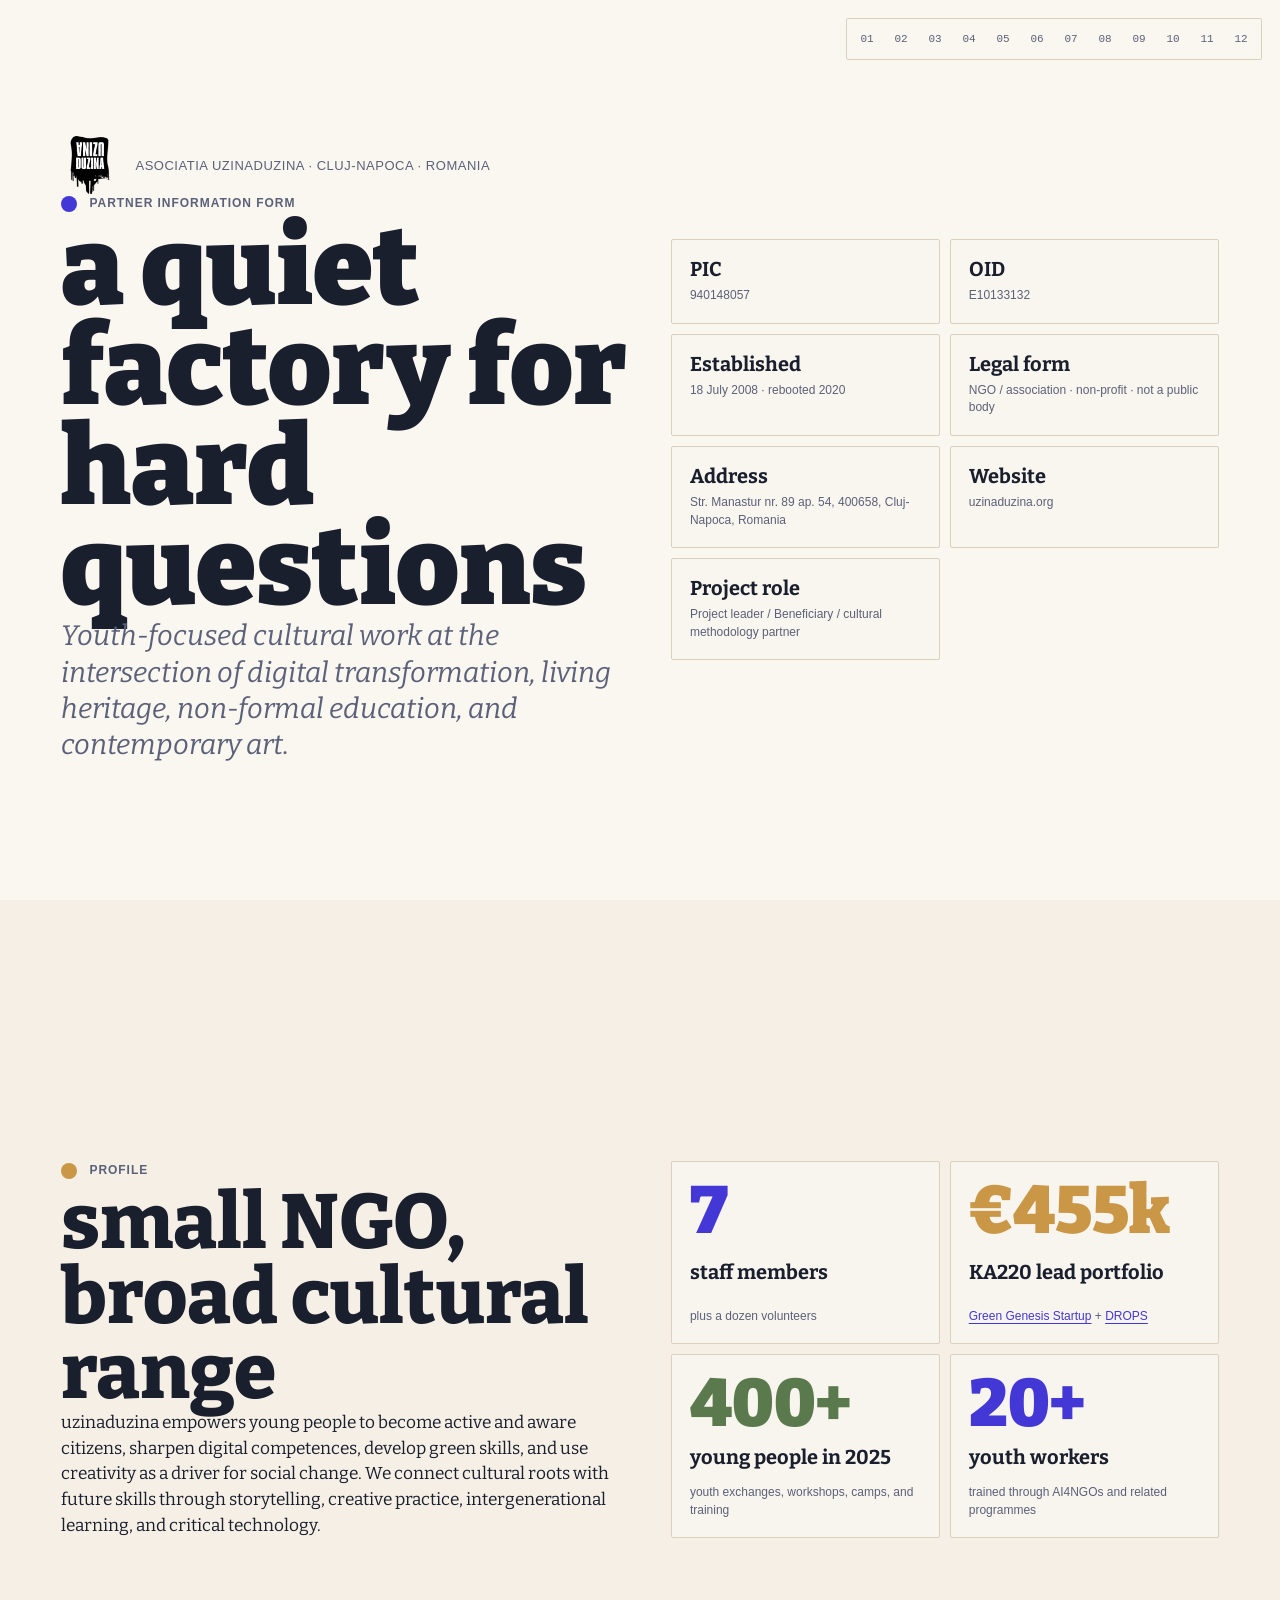
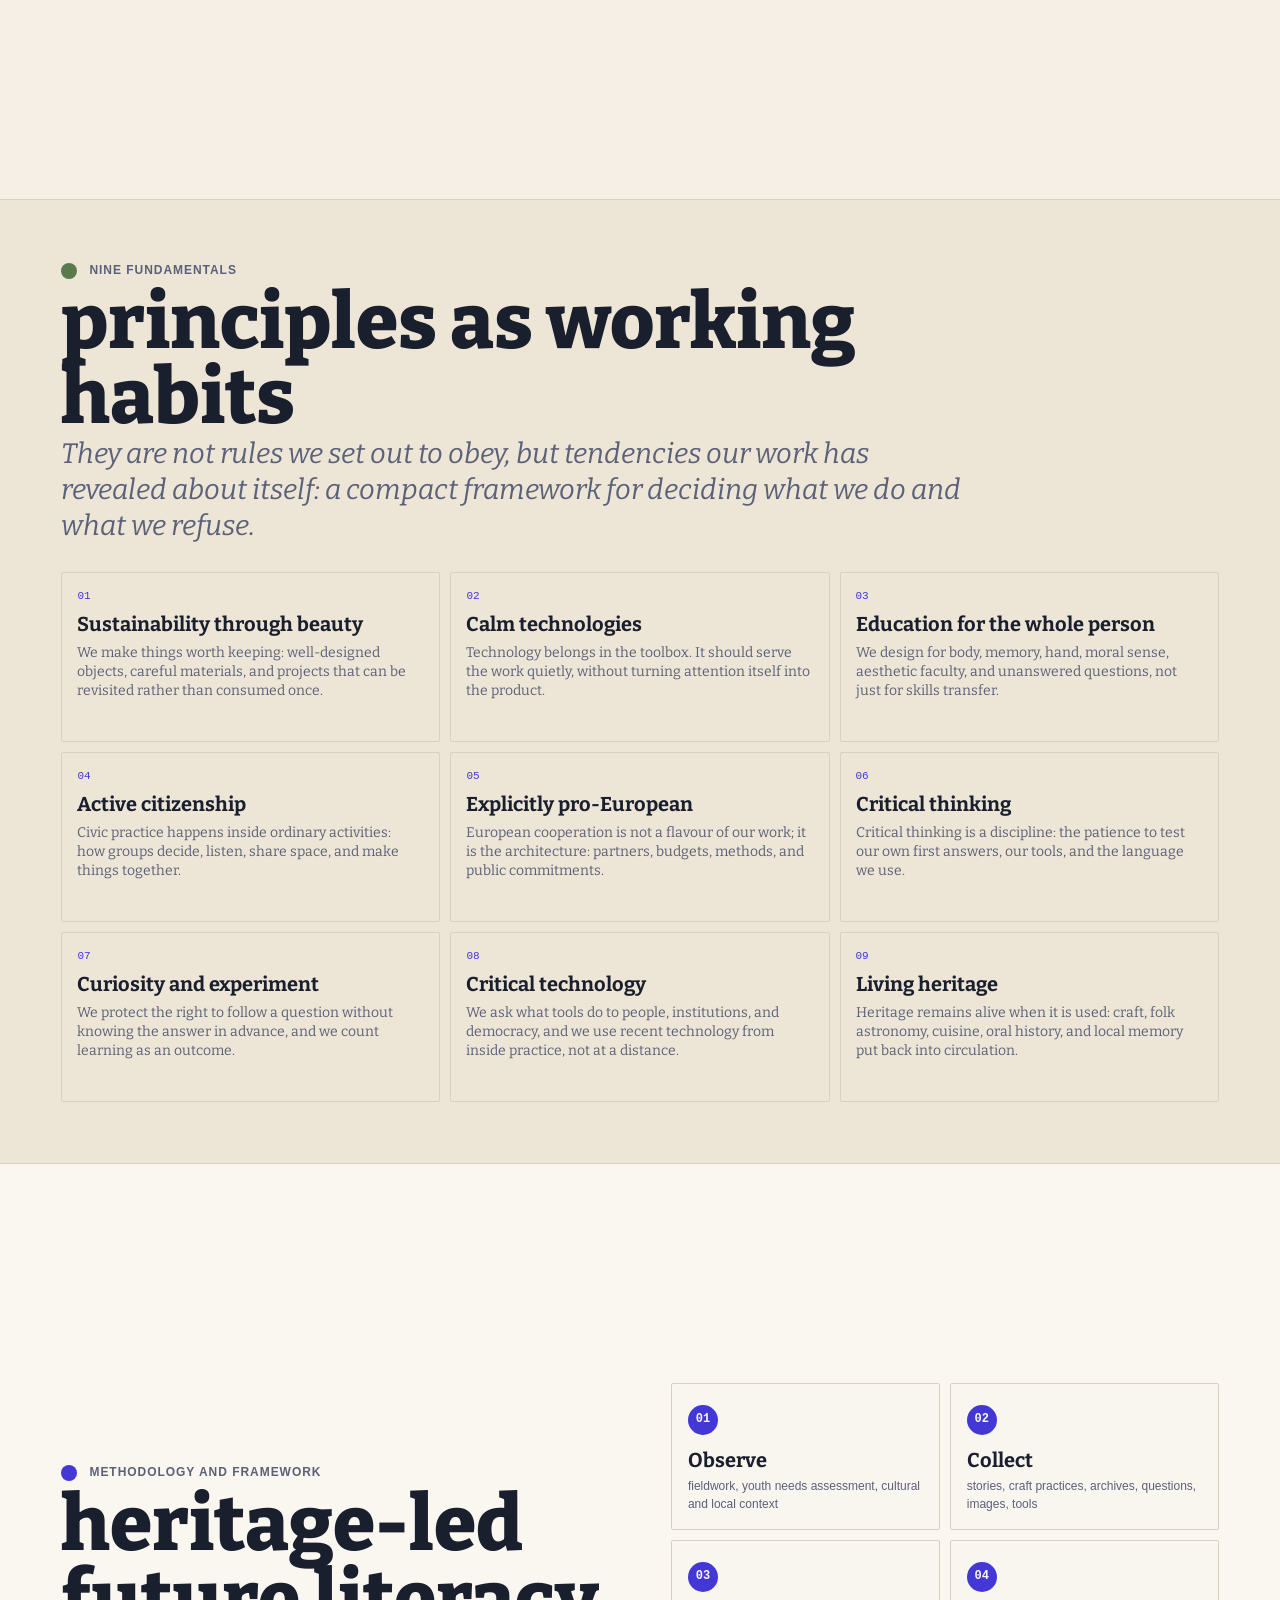
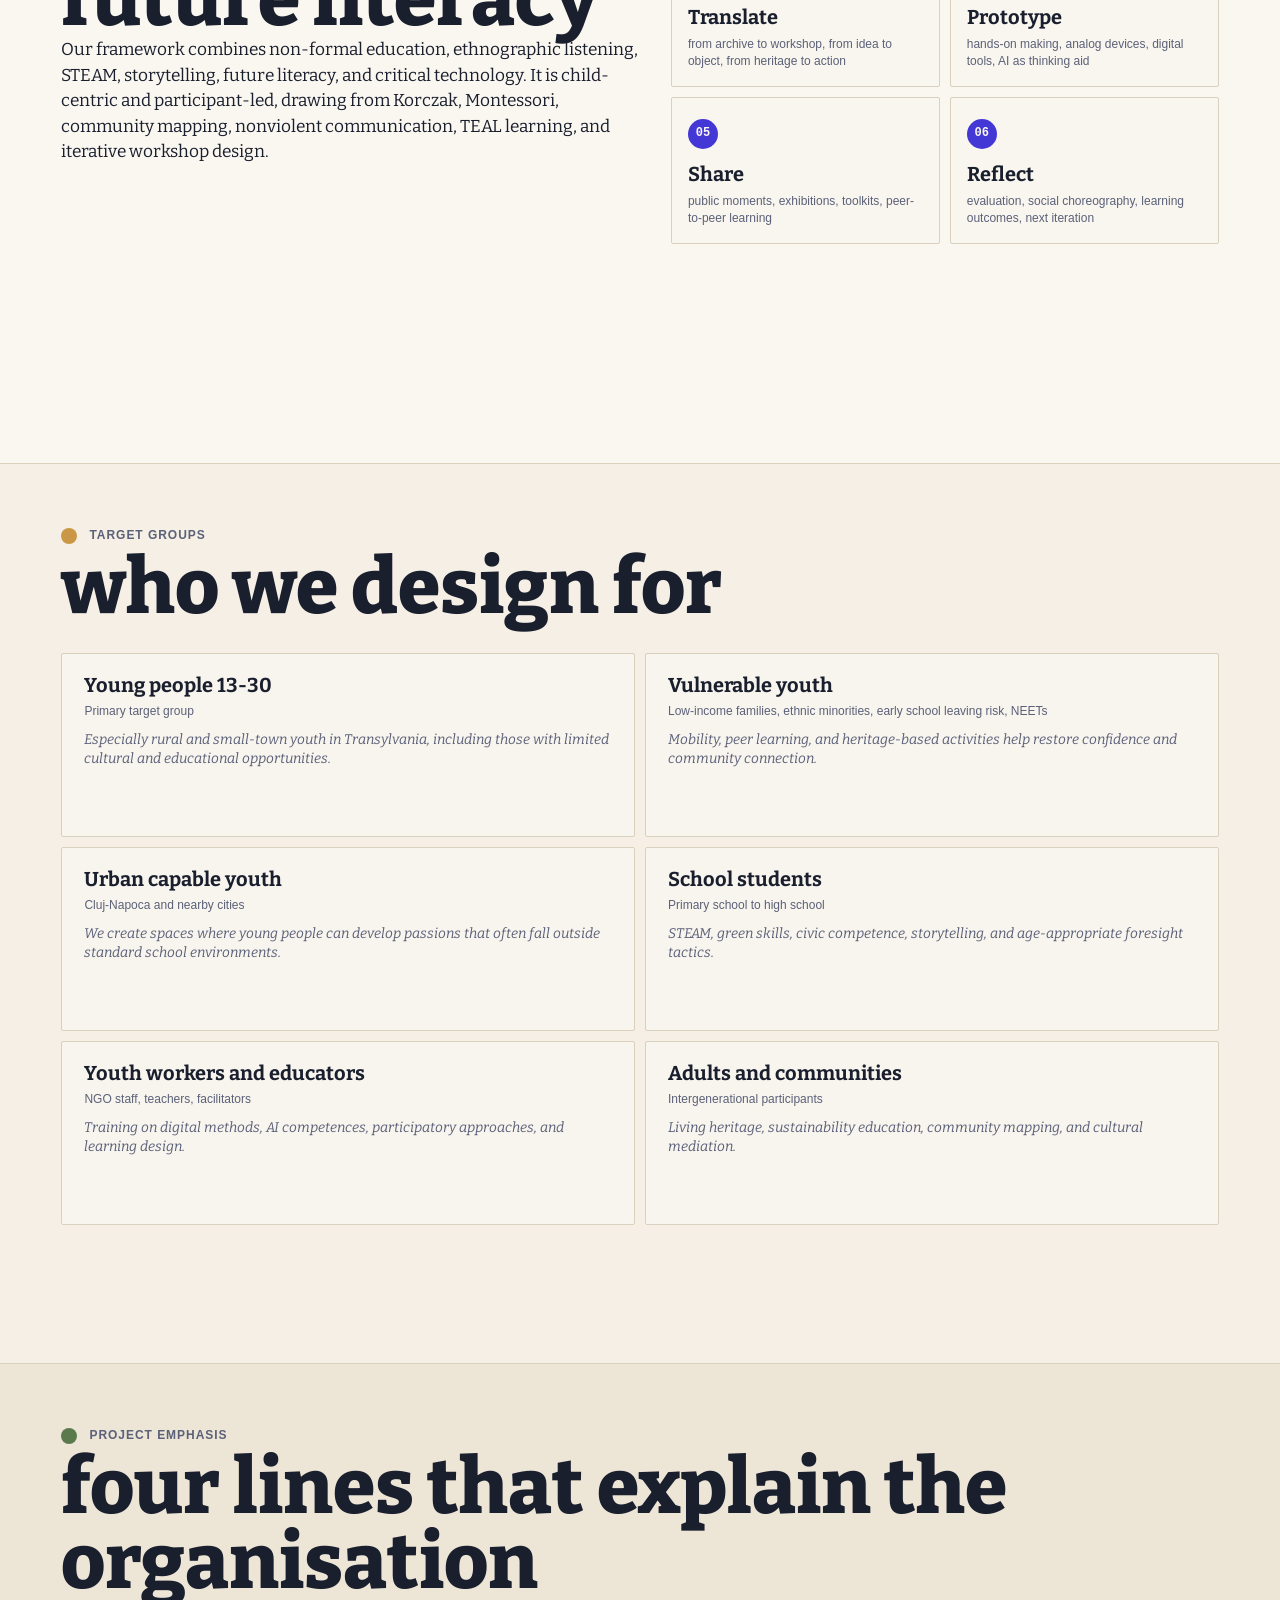
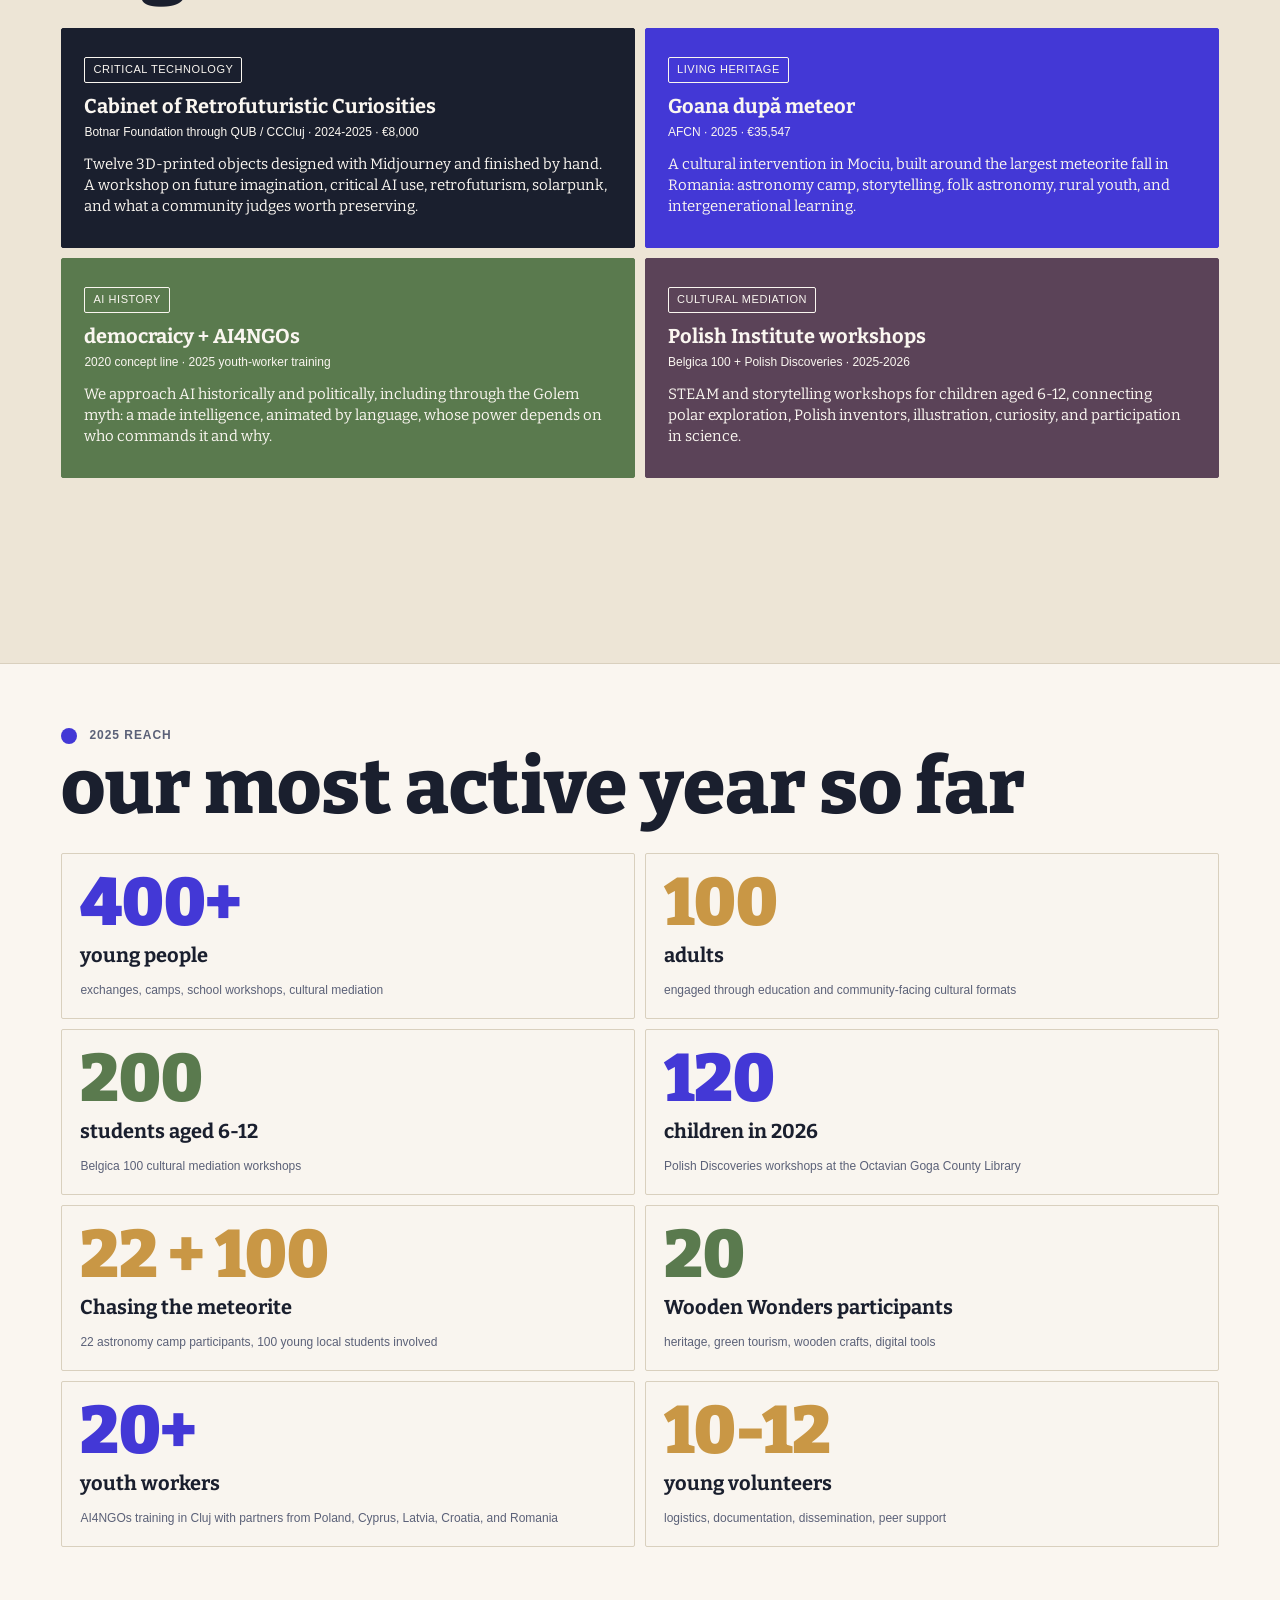
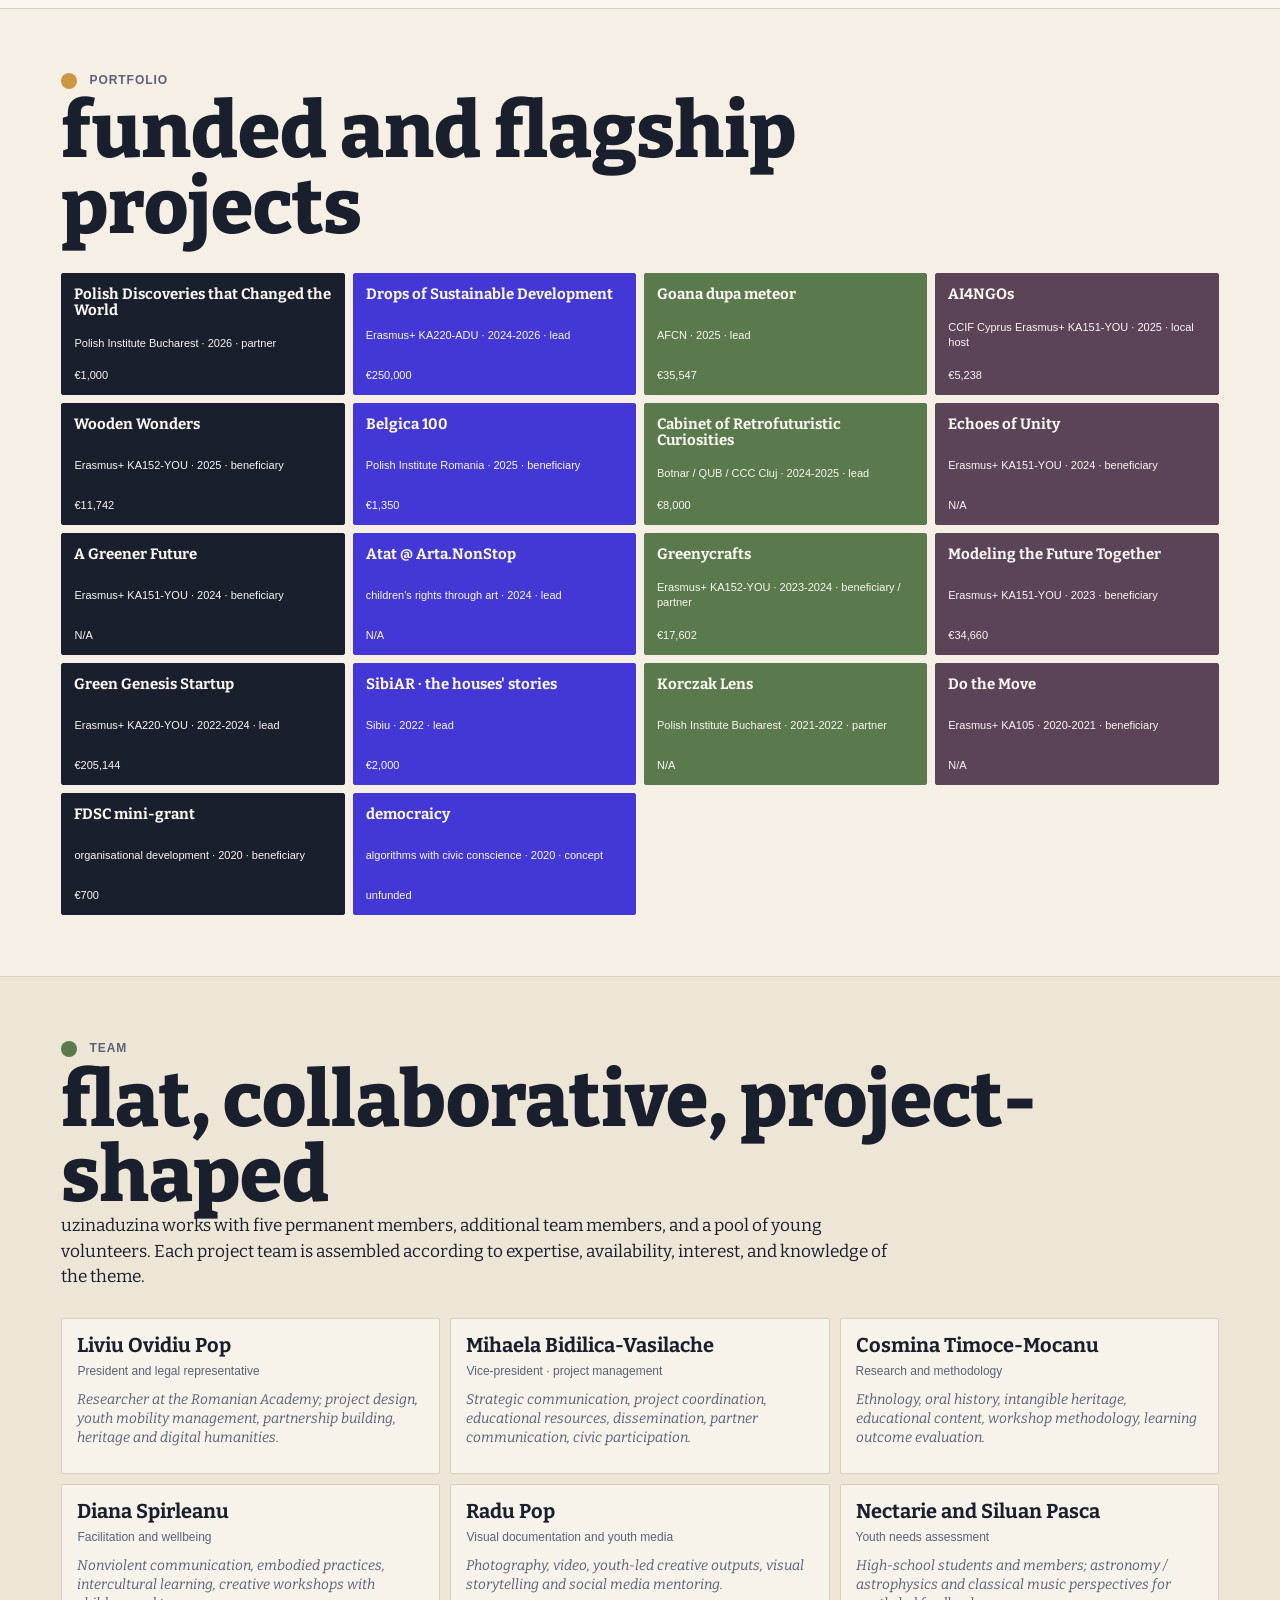
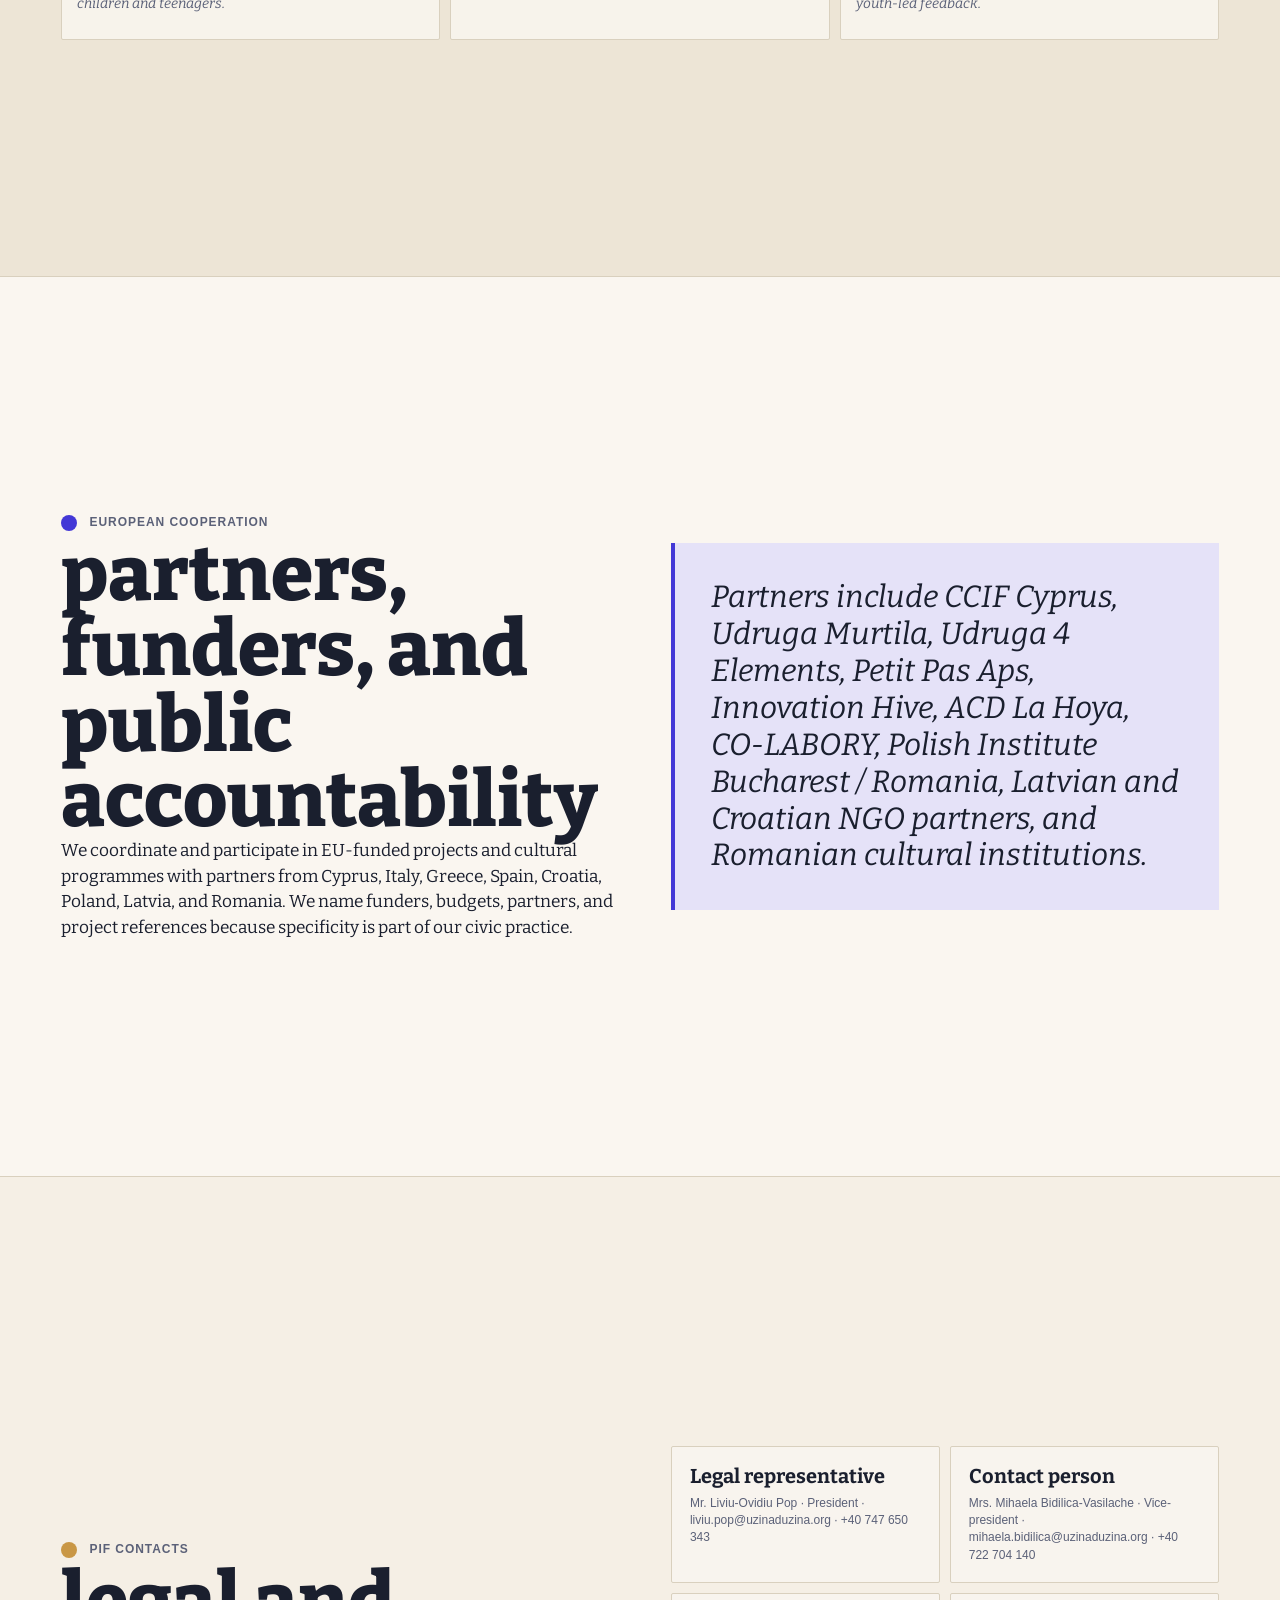
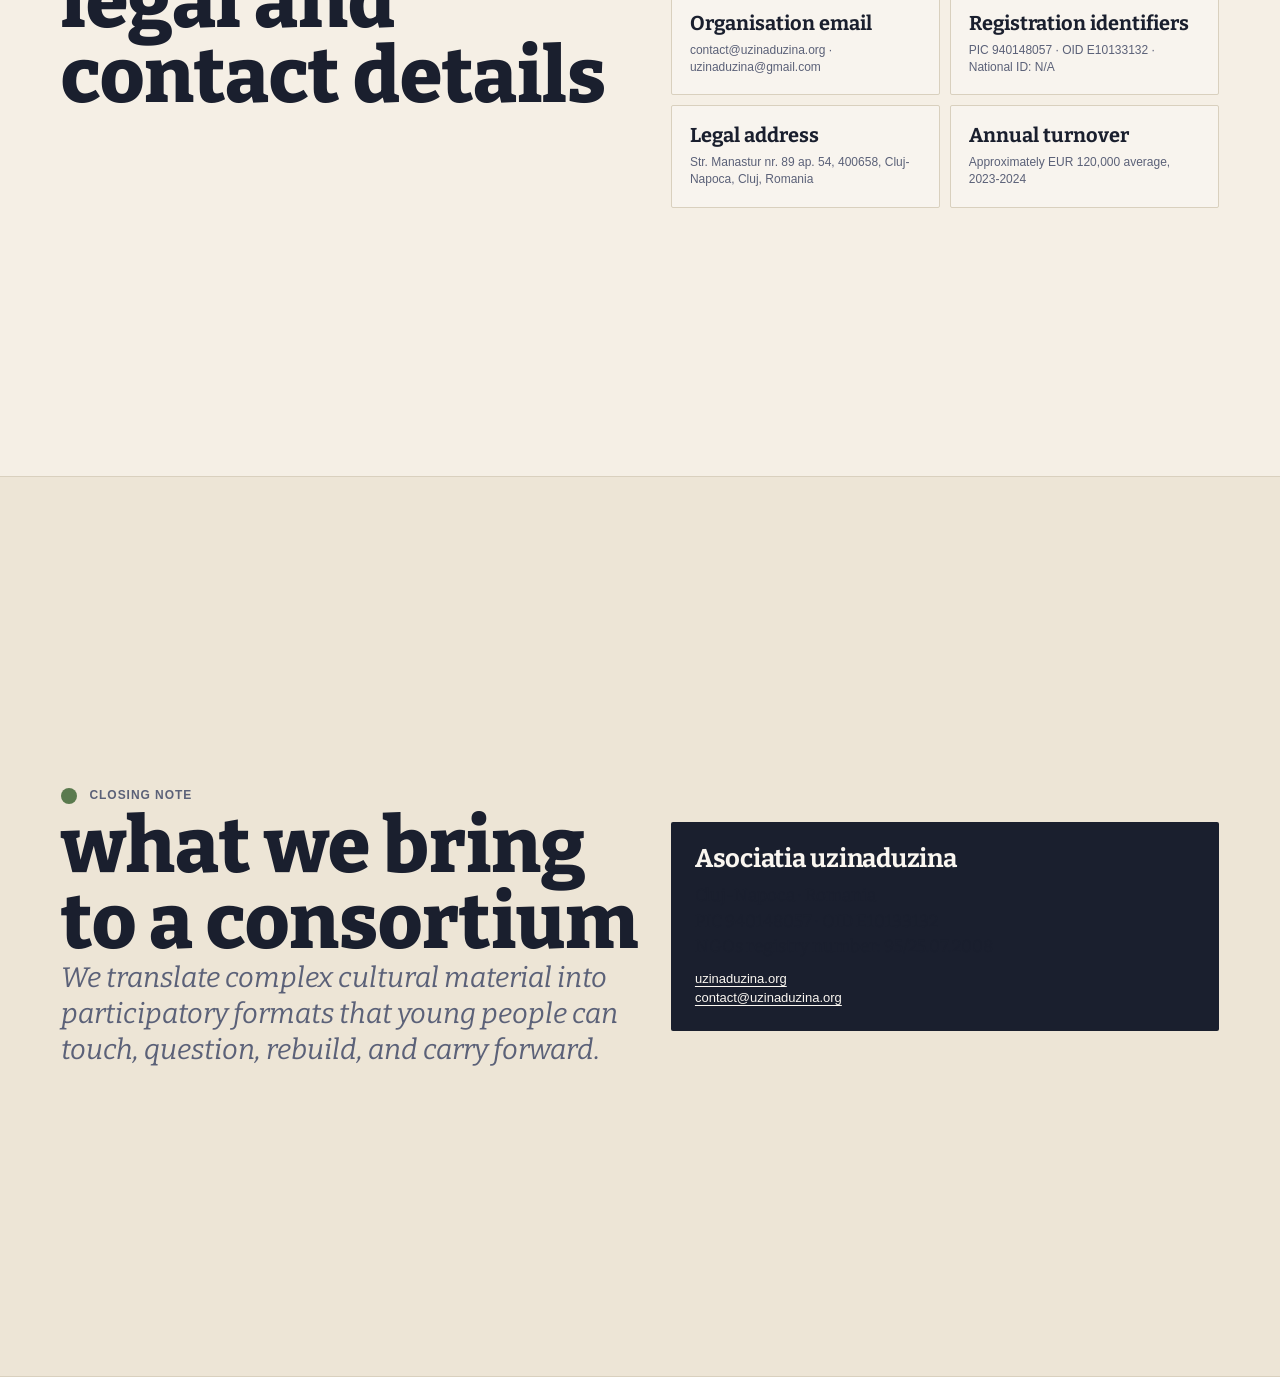
==== commit 075f719d: "Refine PIF deck layout" ====
--- a/PIF/index.html
+++ b/PIF/index.html
@@ -188,13 +188,13 @@
   gap: 10px;
 }
 .meta-grid { grid-template-columns: repeat(2, minmax(0, 1fr)); }
-.stat-grid { grid-template-columns: repeat(4, minmax(0, 1fr)); }
+.stat-grid { grid-template-columns: repeat(2, minmax(0, 1fr)); }
 .card-grid { grid-template-columns: repeat(3, minmax(0, 1fr)); }
-.project-grid { grid-template-columns: repeat(4, minmax(0, 1fr)); }
+.project-grid { grid-template-columns: repeat(2, minmax(0, 1fr)); }
 .portfolio-grid { grid-template-columns: repeat(4, minmax(0, 1fr)); }
 .team-grid { grid-template-columns: repeat(3, minmax(0, 1fr)); }
-.target-grid { grid-template-columns: repeat(3, minmax(0, 1fr)); }
-.method-grid { grid-template-columns: repeat(6, minmax(0, 1fr)); }
+.target-grid { grid-template-columns: repeat(2, minmax(0, 1fr)); }
+.method-grid { grid-template-columns: repeat(2, minmax(0, 1fr)); }
 
 .box,
 .stat,
@@ -239,17 +239,19 @@
   color: var(--ink-muted);
 }
 .stat {
-  min-height: 138px;
-  padding: 16px;
+  min-height: 166px;
+  padding: 18px;
   display: grid;
   align-content: space-between;
+  min-width: 0;
 }
 .stat .num {
   font-family: var(--font-display);
-  font-size: clamp(34px, 4vw, 58px);
+  font-size: clamp(36px, 5.2vw, 72px);
   font-weight: 900;
   line-height: .95;
   color: var(--accent);
+  overflow-wrap: anywhere;
 }
 .stat.ochre .num { color: var(--ochre); }
 .stat.green .num { color: var(--green); }
@@ -289,7 +291,7 @@
   padding: 15px;
 }
 .project.featured {
-  min-height: 260px;
+  min-height: 220px;
   padding: 22px;
   background: var(--ink);
   color: var(--bg);
@@ -400,6 +402,10 @@
   min-height: 156px;
   padding: 15px;
 }
+.target {
+  min-height: 184px;
+  padding: 20px 22px;
+}
 .team em,
 .target em {
   display: block;
@@ -410,8 +416,8 @@
 }
 
 .method-step {
-  min-height: 154px;
-  padding: 15px;
+  min-height: 138px;
+  padding: 16px;
 }
 .method-step b {
   display: inline-grid;
@@ -446,6 +452,13 @@
 .contact-card h3,
 .contact-card .small { color: var(--bg); }
 .contact-card a { color: var(--bg); }
+
+@media (min-width: 1101px) {
+  .slide.split .stat-grid,
+  .slide.split .method-grid {
+    align-self: stretch;
+  }
+}
 
 @media (max-width: 1100px) {
   .slide.split .slide-inner,
@@ -739,7 +752,7 @@
       </div>
       <div class="contact-card">
         <h3>Asociatia uzinaduzina</h3>
-        <p class="body-text">Cluj-Napoca · Romania<br>PIC 940148057 · OID E10133132</p>
+        <p class="body-text">Cluj-Napoca · Romania<br>PIC 940148057 · OID E10133132<br>NGOs registry number: 95/25.07.2008</p>
         <p class="small"><a href="https://uzinaduzina.org">uzinaduzina.org</a><br><a href="mailto:contact@uzinaduzina.org">contact@uzinaduzina.org</a></p>
       </div>
     </div>
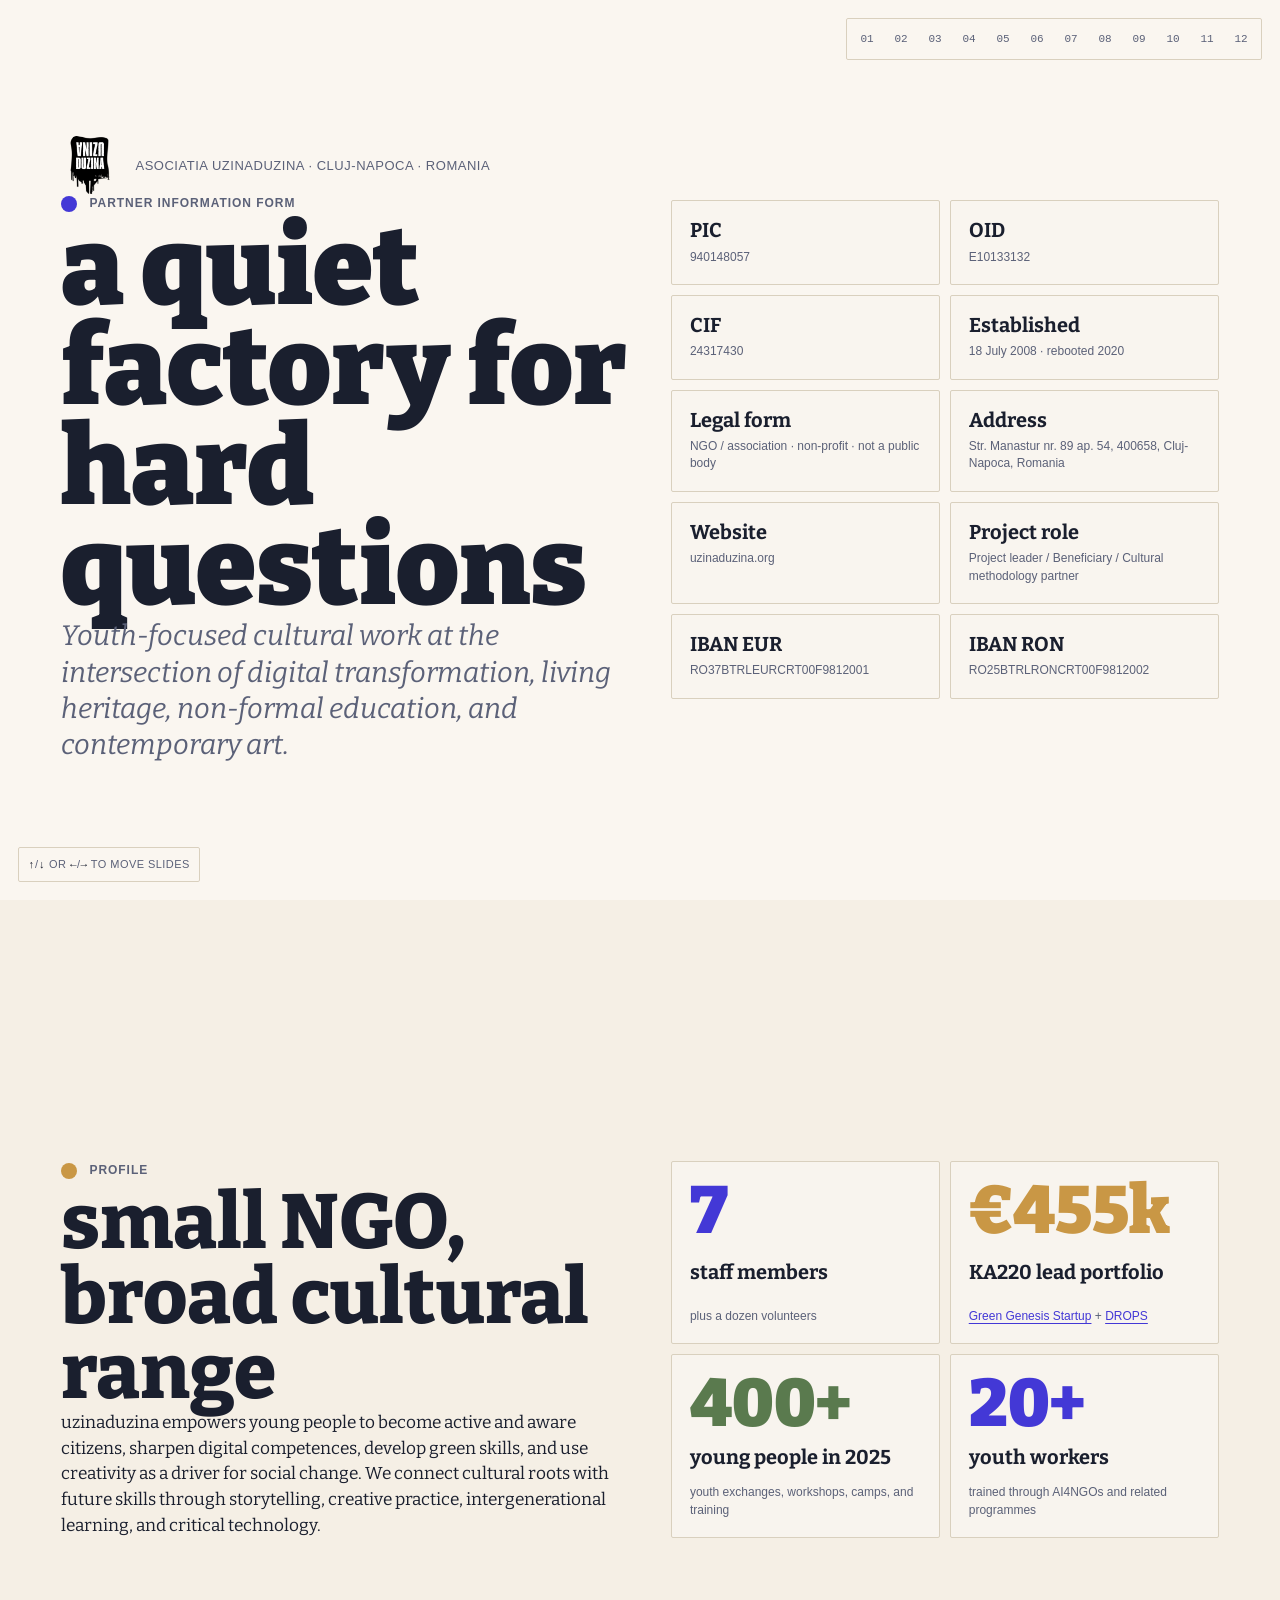
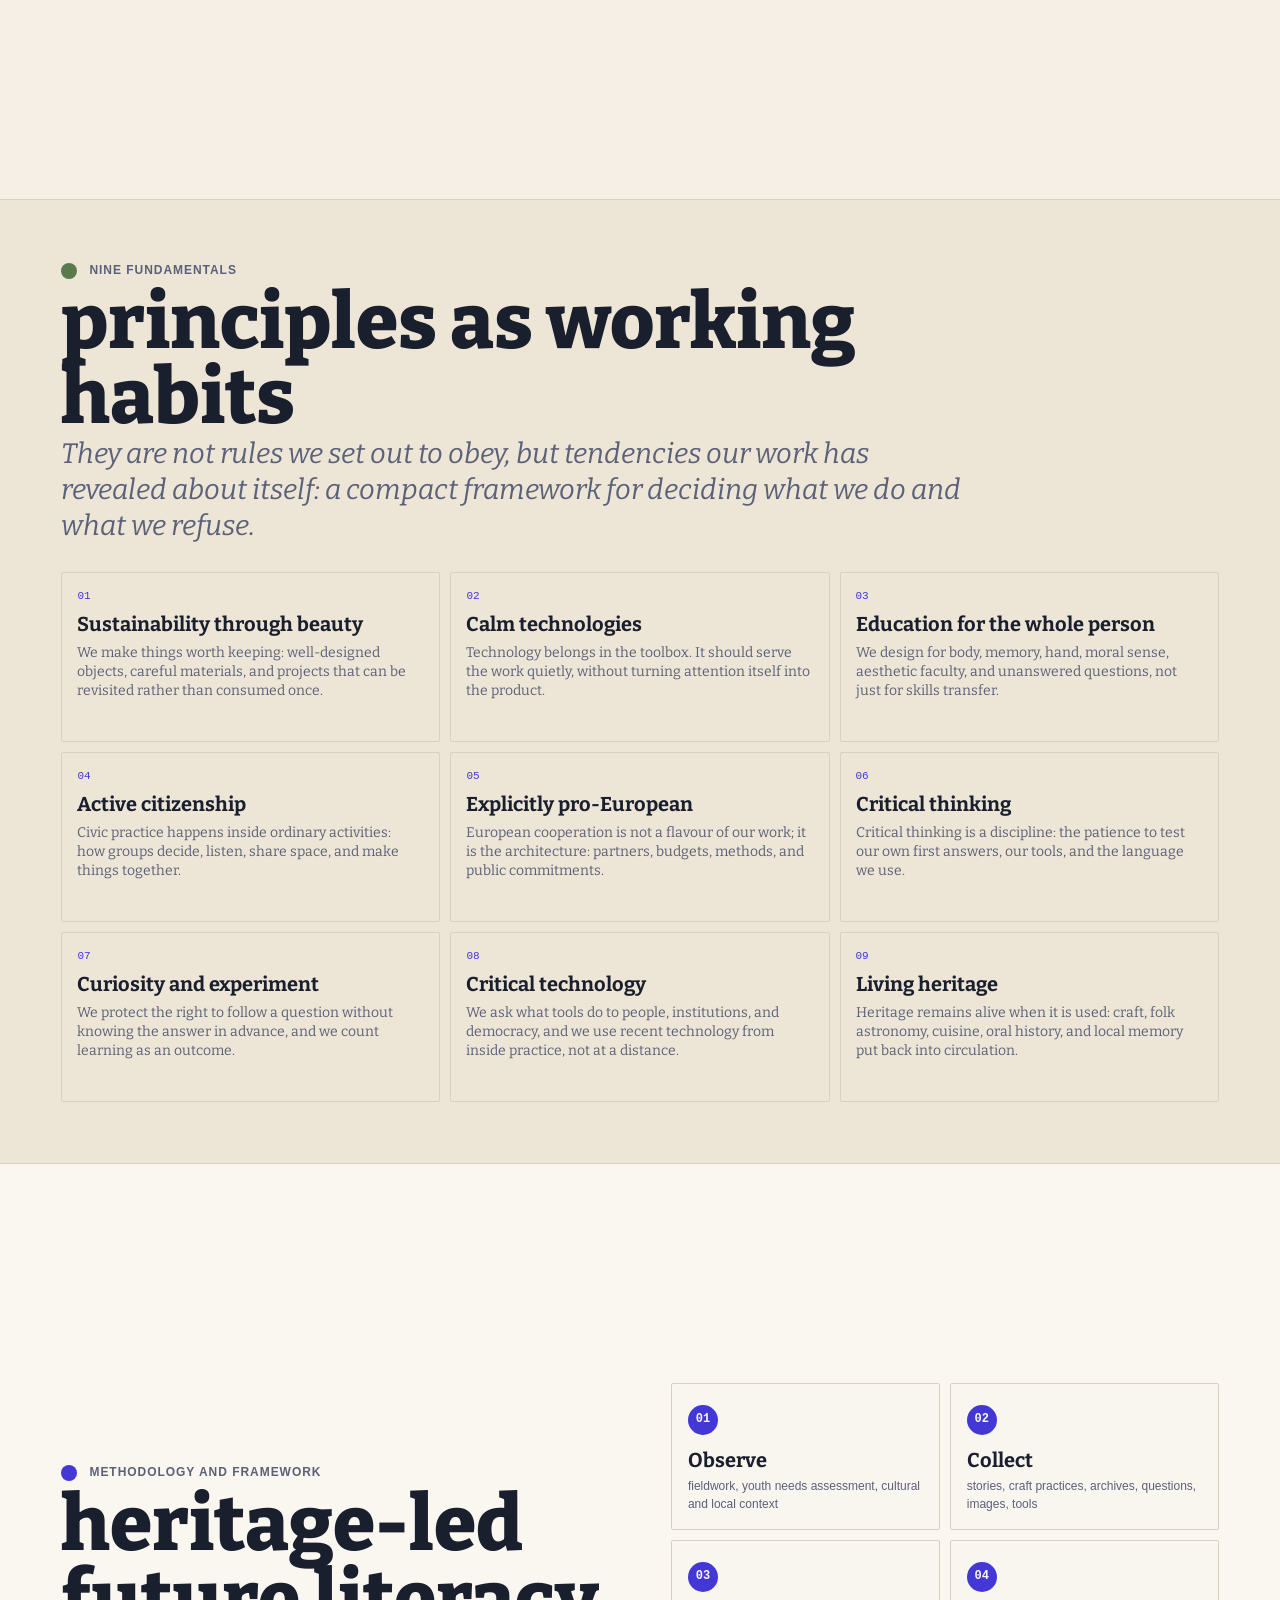
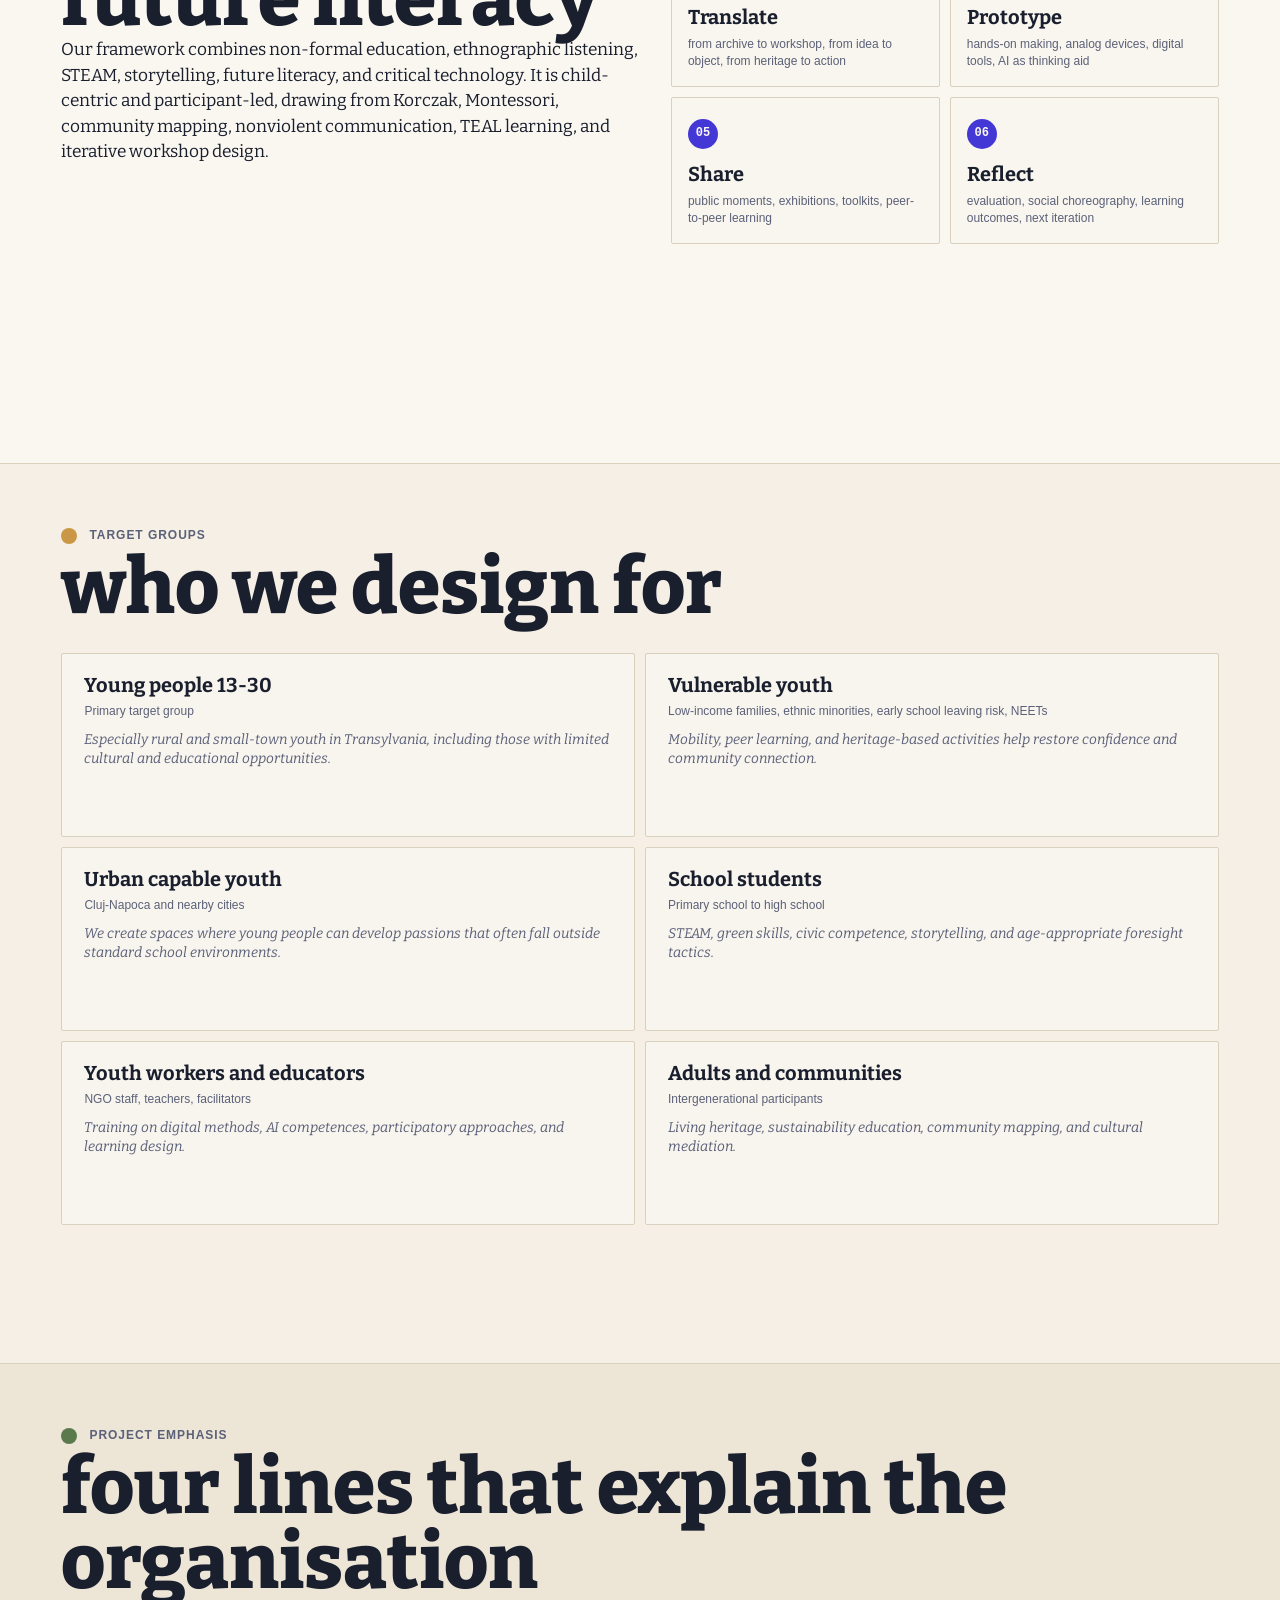
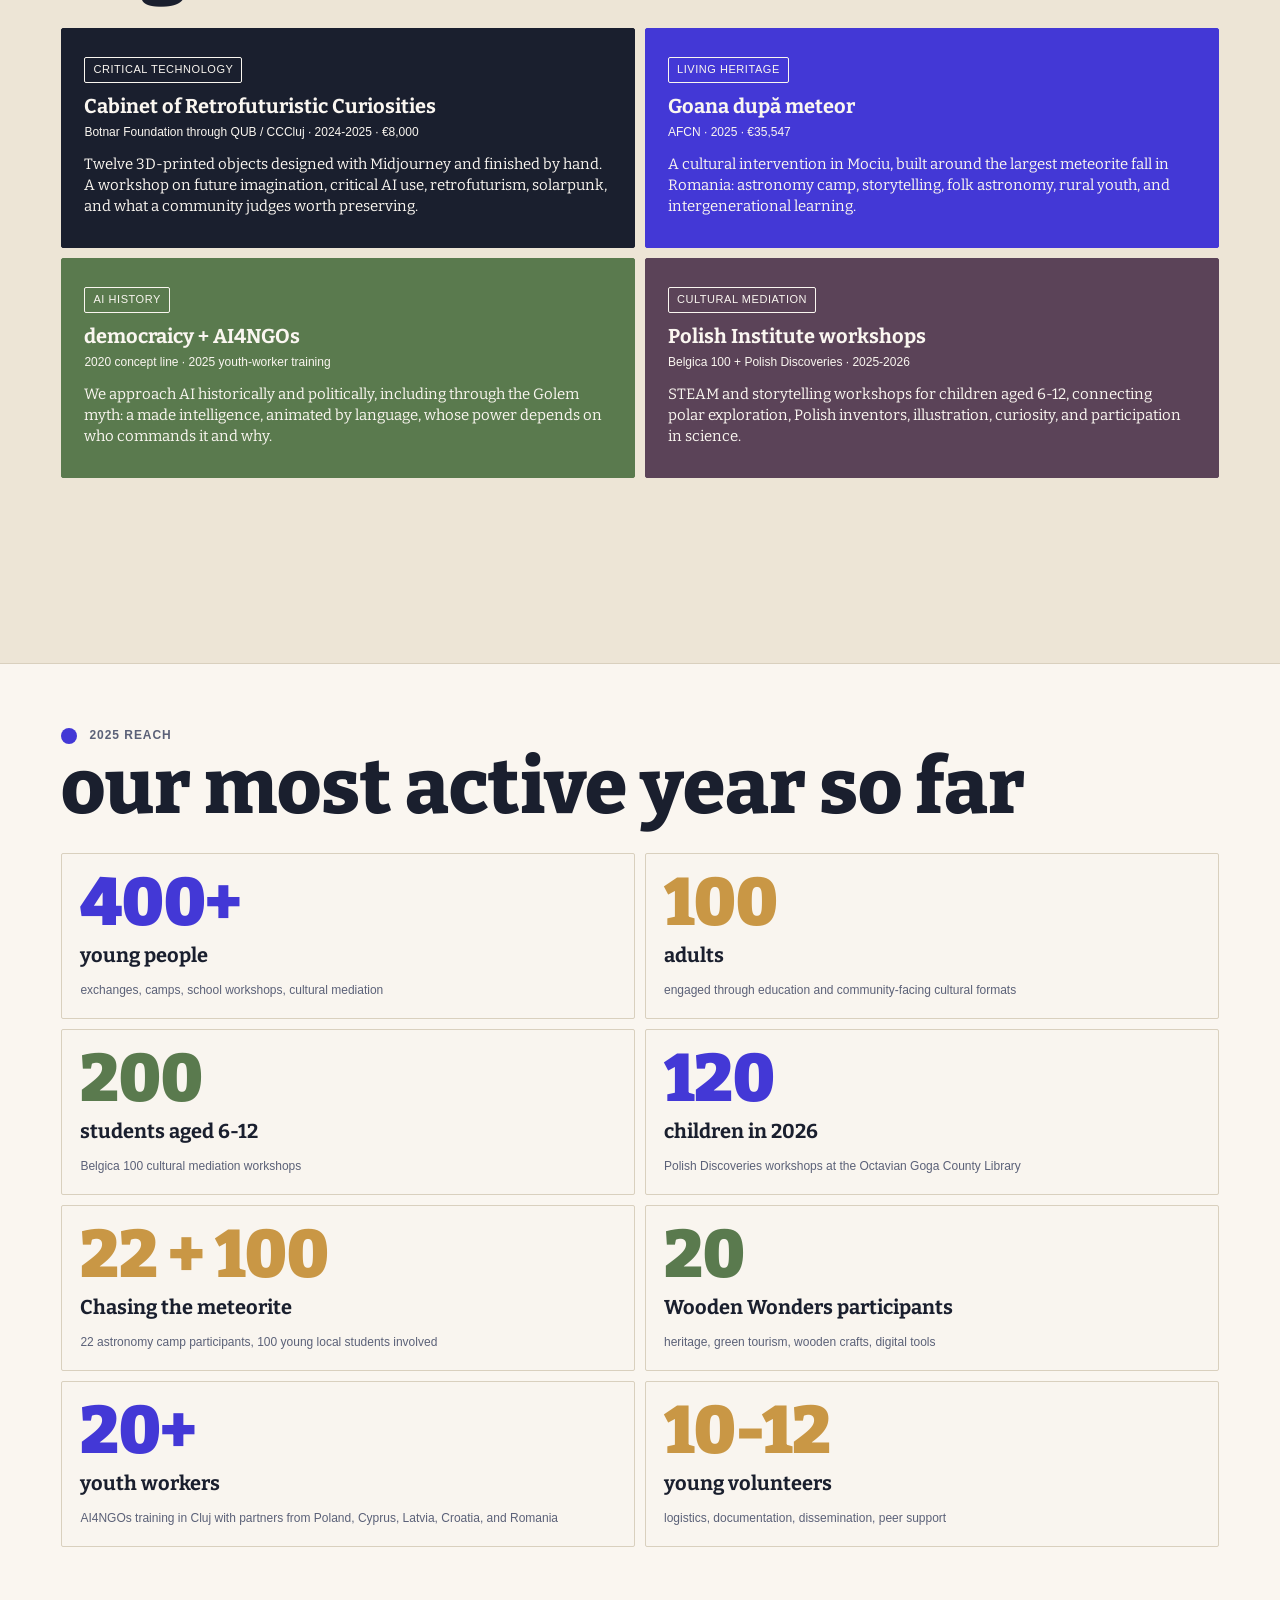
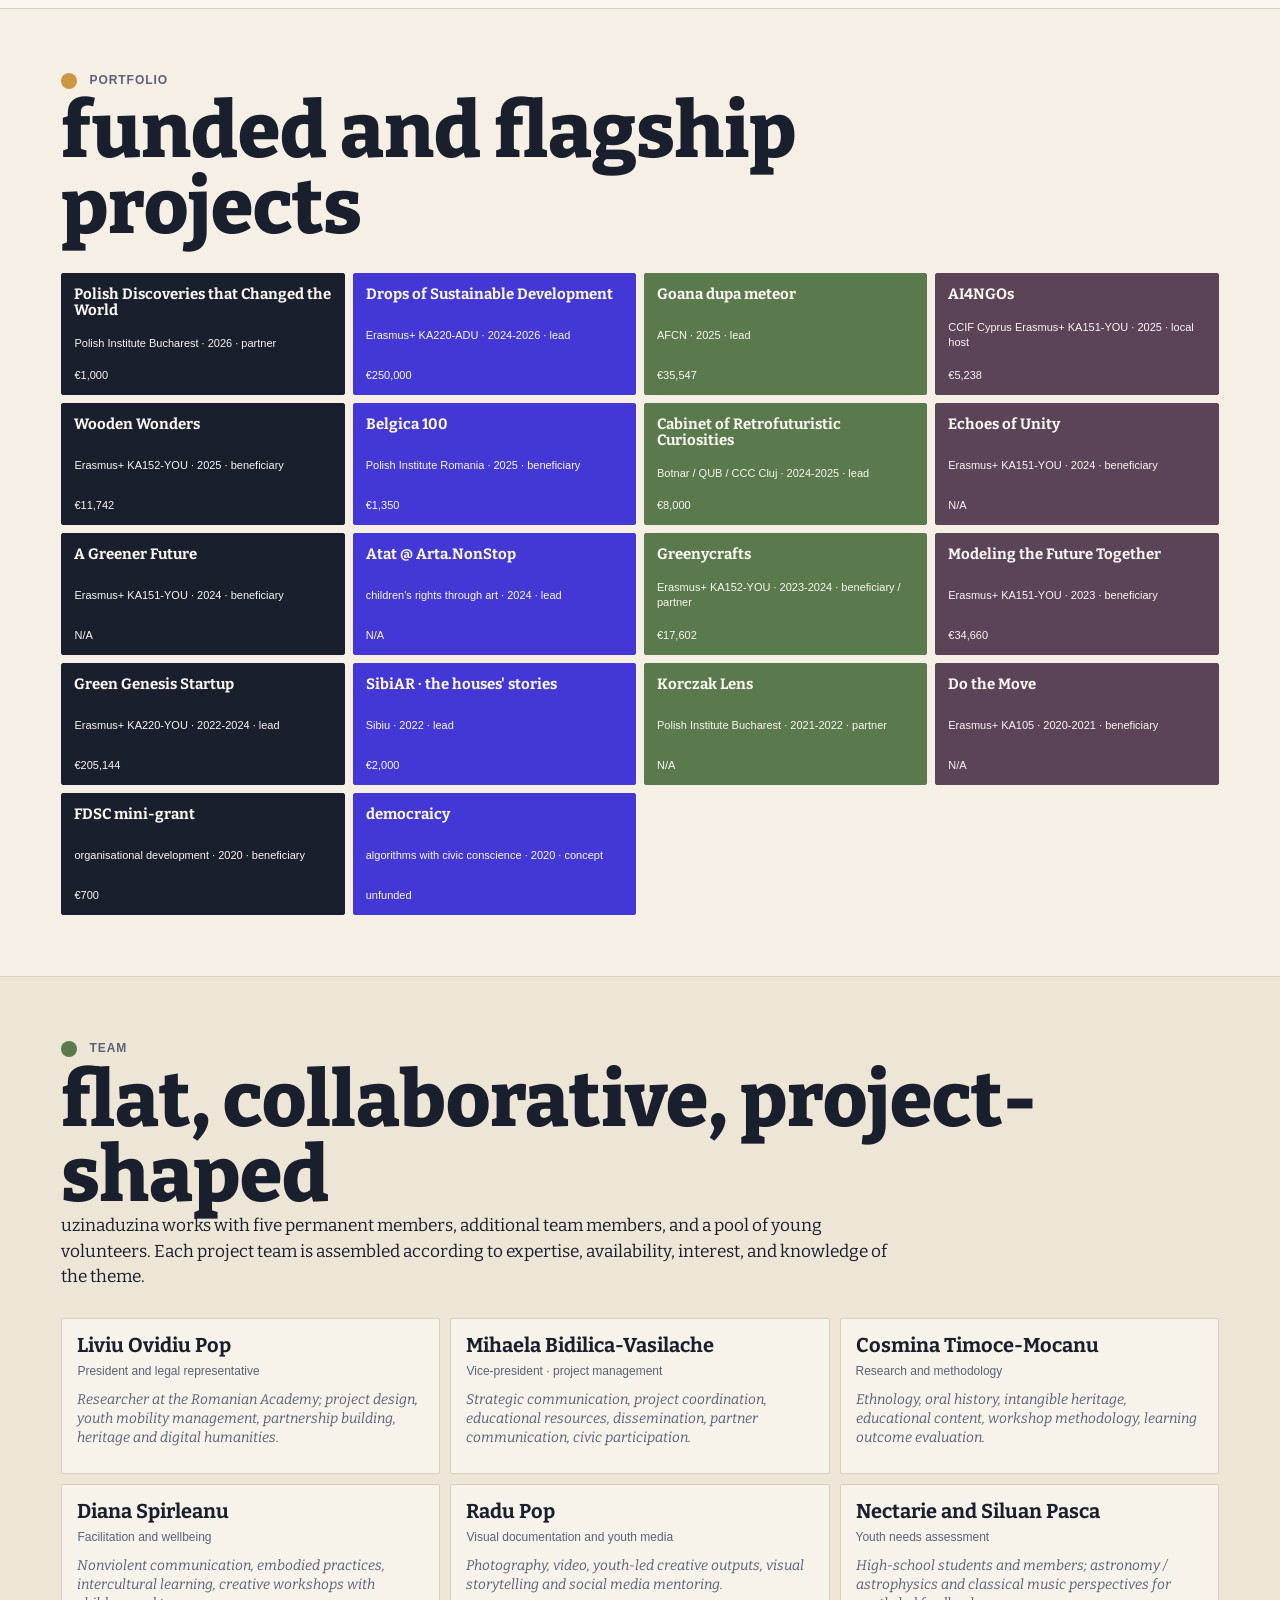
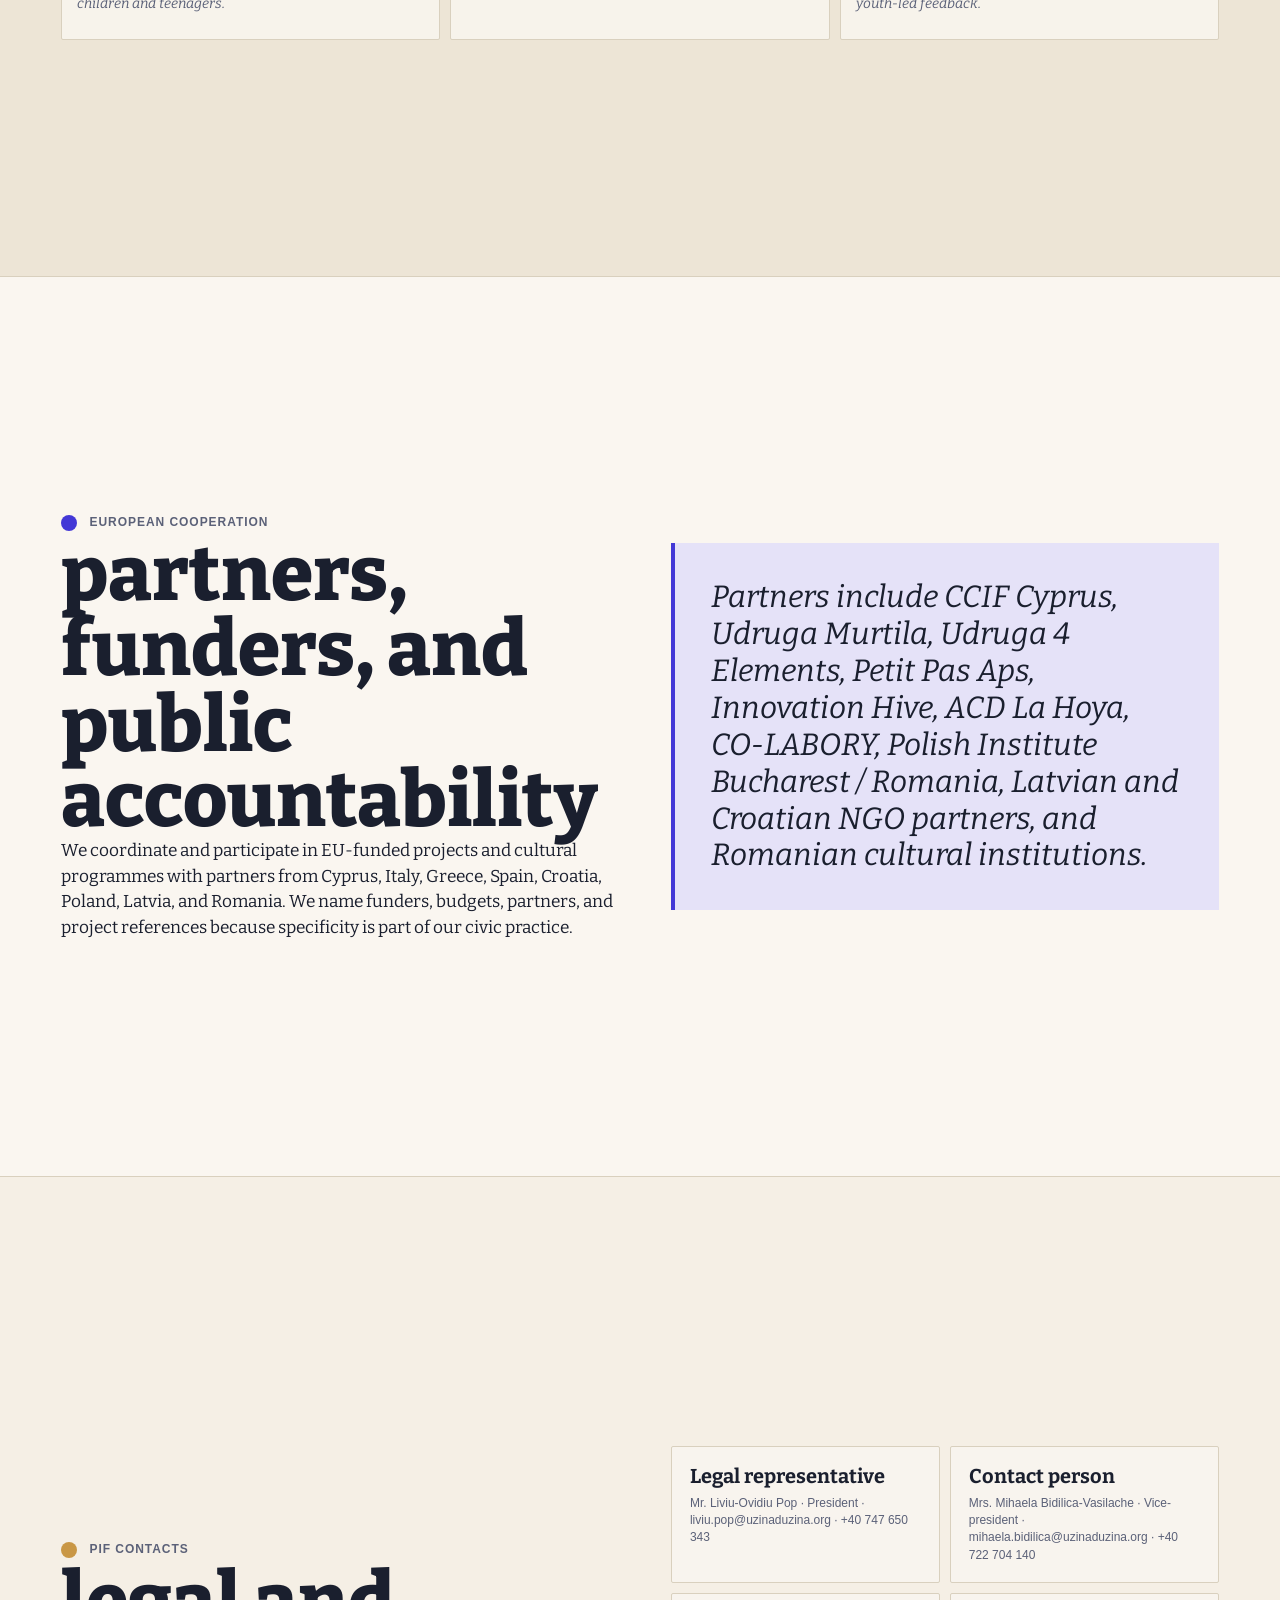
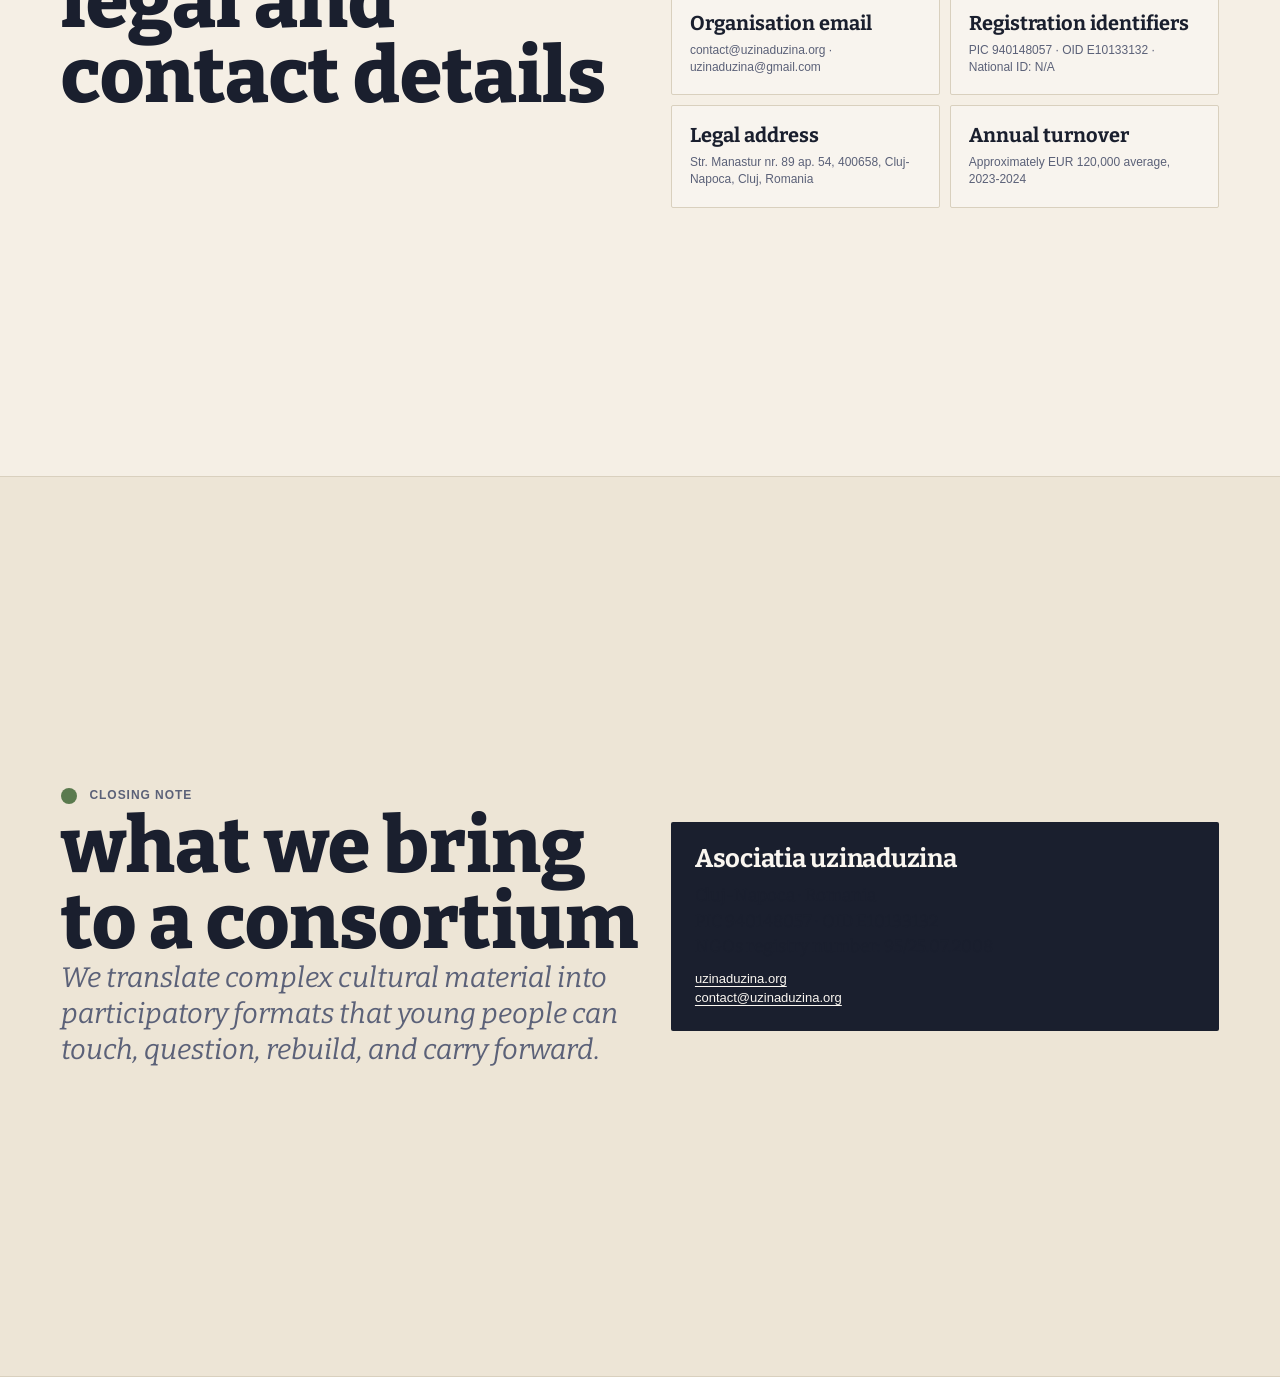
==== commit e1458d37: "Add PIF financial details and keyboard navigation" ====
--- a/PIF/index.html
+++ b/PIF/index.html
@@ -53,6 +53,27 @@
   border-radius: 2px;
   background: rgba(250,246,240,.92);
   backdrop-filter: blur(10px);
+}
+.deck-hint {
+  position: fixed;
+  z-index: 30;
+  left: 18px;
+  bottom: 18px;
+  padding: 7px 9px;
+  border: 1px solid var(--rule);
+  border-radius: 2px;
+  background: rgba(250,246,240,.92);
+  color: var(--ink-muted);
+  font-family: var(--font-ui);
+  font-size: 11px;
+  letter-spacing: .04em;
+  text-transform: uppercase;
+  backdrop-filter: blur(10px);
+}
+.deck-hint kbd {
+  font-family: var(--font-mono);
+  font-size: 11px;
+  color: var(--ink);
 }
 .deck-nav a {
   width: 28px;
@@ -486,6 +507,9 @@
     justify-content: space-between;
     overflow-x: auto;
   }
+  .deck-hint {
+    display: none;
+  }
   .deck-nav a {
     flex: 0 0 30px;
   }
@@ -523,7 +547,8 @@
 @media print {
   html { scroll-snap-type: none; }
   body::before,
-  .deck-nav { display: none; }
+  .deck-nav,
+  .deck-hint { display: none; }
   .slide {
     min-height: 100vh;
     break-after: page;
@@ -537,6 +562,7 @@
   <a href="#s5">05</a><a href="#s6">06</a><a href="#s7">07</a><a href="#s8">08</a>
   <a href="#s9">09</a><a href="#s10">10</a><a href="#s11">11</a><a href="#s12">12</a>
 </nav>
+<div class="deck-hint" aria-hidden="true"><kbd>↑</kbd>/<kbd>↓</kbd> or <kbd>←</kbd>/<kbd>→</kbd> to move slides</div>
 
 <main>
   <section class="slide split" id="s1">
@@ -553,11 +579,14 @@
       <div class="meta-grid">
         <div class="box"><strong>PIC</strong><span>940148057</span></div>
         <div class="box"><strong>OID</strong><span>E10133132</span></div>
+        <div class="box"><strong>CIF</strong><span>24317430</span></div>
         <div class="box"><strong>Established</strong><span>18 July 2008 · rebooted 2020</span></div>
         <div class="box"><strong>Legal form</strong><span>NGO / association · non-profit · not a public body</span></div>
         <div class="box"><strong>Address</strong><span>Str. Manastur nr. 89 ap. 54, 400658, Cluj-Napoca, Romania</span></div>
         <div class="box"><strong>Website</strong><span>uzinaduzina.org</span></div>
-        <div class="box"><strong>Project role</strong><span>Project leader / Beneficiary / cultural methodology partner</span></div>
+        <div class="box"><strong>Project role</strong><span>Project leader / Beneficiary / Cultural methodology partner</span></div>
+        <div class="box"><strong>IBAN EUR</strong><span>RO37BTRLEURCRT00F9812001</span></div>
+        <div class="box"><strong>IBAN RON</strong><span>RO25BTRLRONCRT00F9812002</span></div>
       </div>
     </div>
   </section>
@@ -758,5 +787,33 @@
     </div>
   </section>
 </main>
+<script>
+(() => {
+  const slides = Array.from(document.querySelectorAll('.slide'));
+  const indexFromHash = () => {
+    const id = location.hash.replace('#', '');
+    const idx = slides.findIndex(slide => slide.id === id);
+    return idx >= 0 ? idx : 0;
+  };
+  const go = (delta) => {
+    const next = Math.max(0, Math.min(slides.length - 1, indexFromHash() + delta));
+    slides[next].scrollIntoView({ behavior: 'smooth', block: 'start' });
+    history.replaceState(null, '', `#${slides[next].id}`);
+  };
+  window.addEventListener('keydown', (event) => {
+    if (event.altKey || event.ctrlKey || event.metaKey || event.shiftKey) return;
+    const tag = document.activeElement && document.activeElement.tagName;
+    if (tag === 'INPUT' || tag === 'TEXTAREA' || tag === 'SELECT') return;
+    if (event.key === 'ArrowDown' || event.key === 'ArrowRight') {
+      event.preventDefault();
+      go(1);
+    }
+    if (event.key === 'ArrowUp' || event.key === 'ArrowLeft') {
+      event.preventDefault();
+      go(-1);
+    }
+  });
+})();
+</script>
 </body>
 </html>
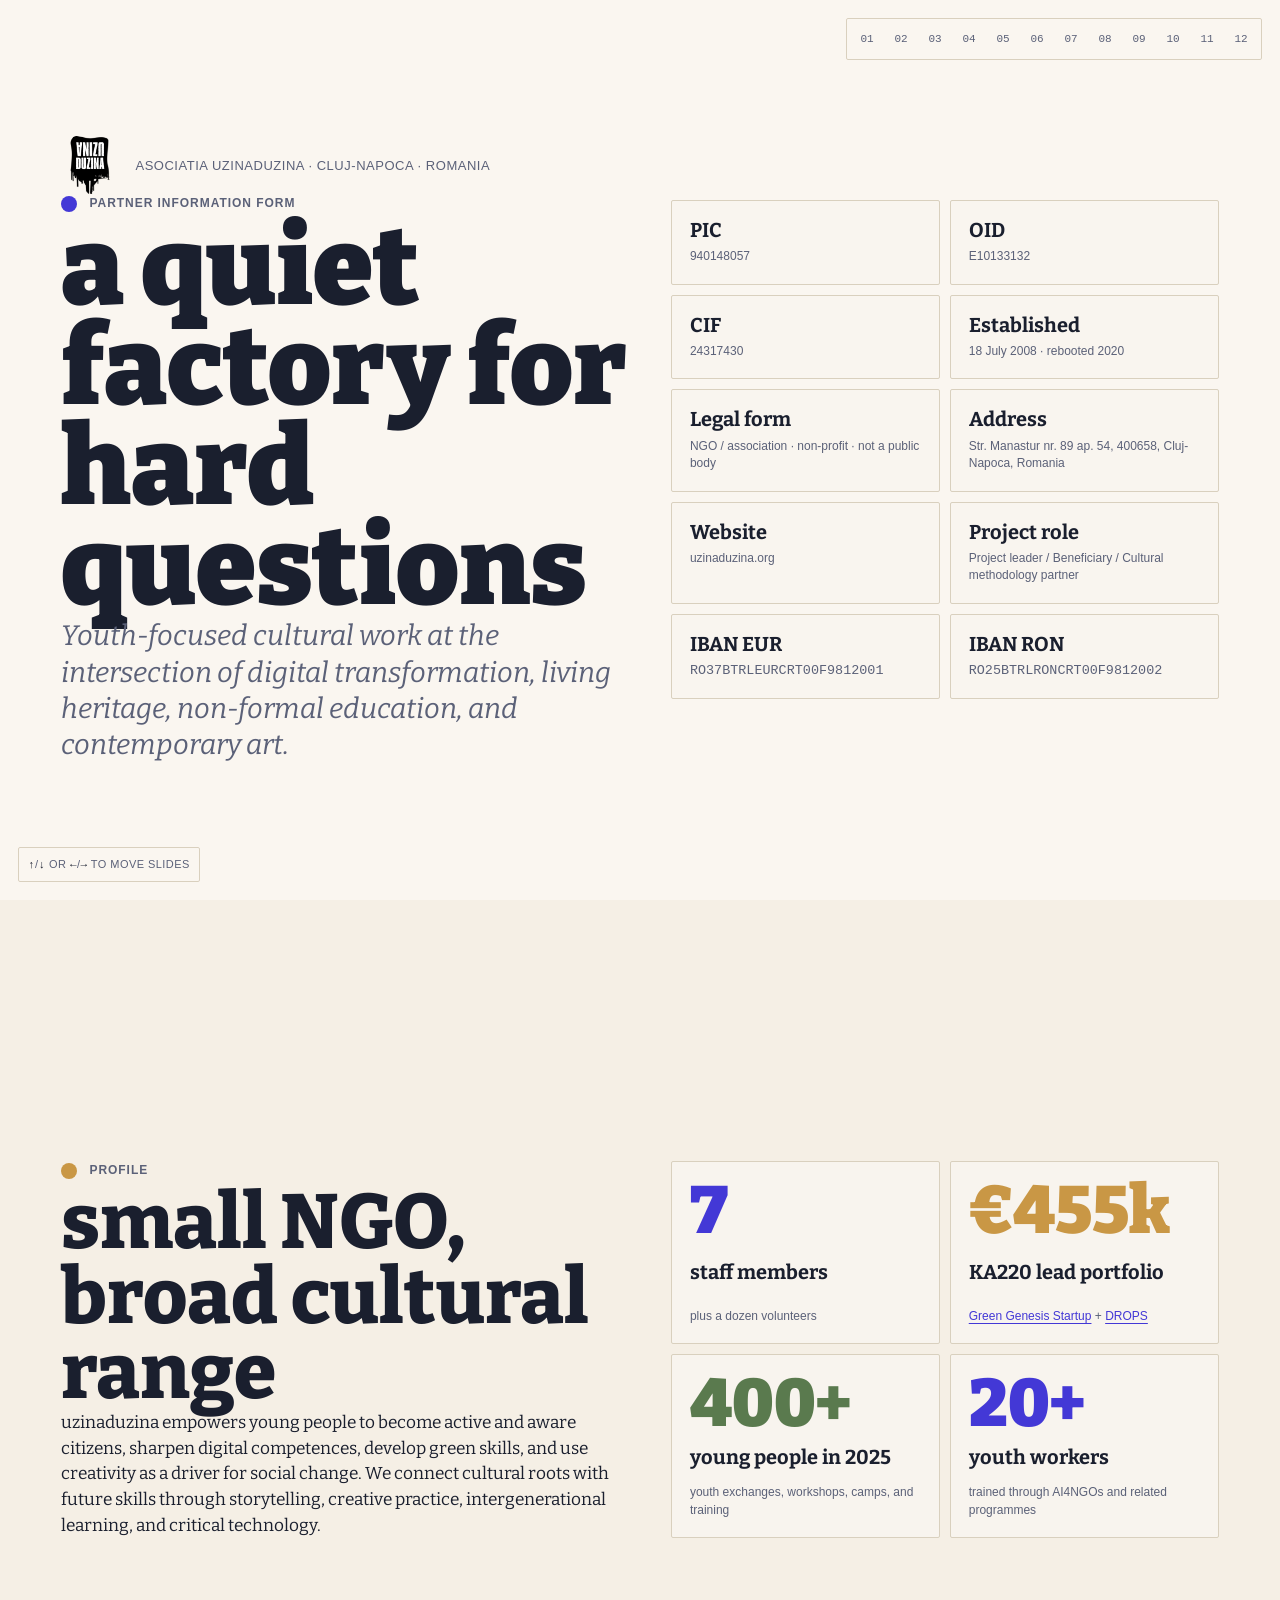
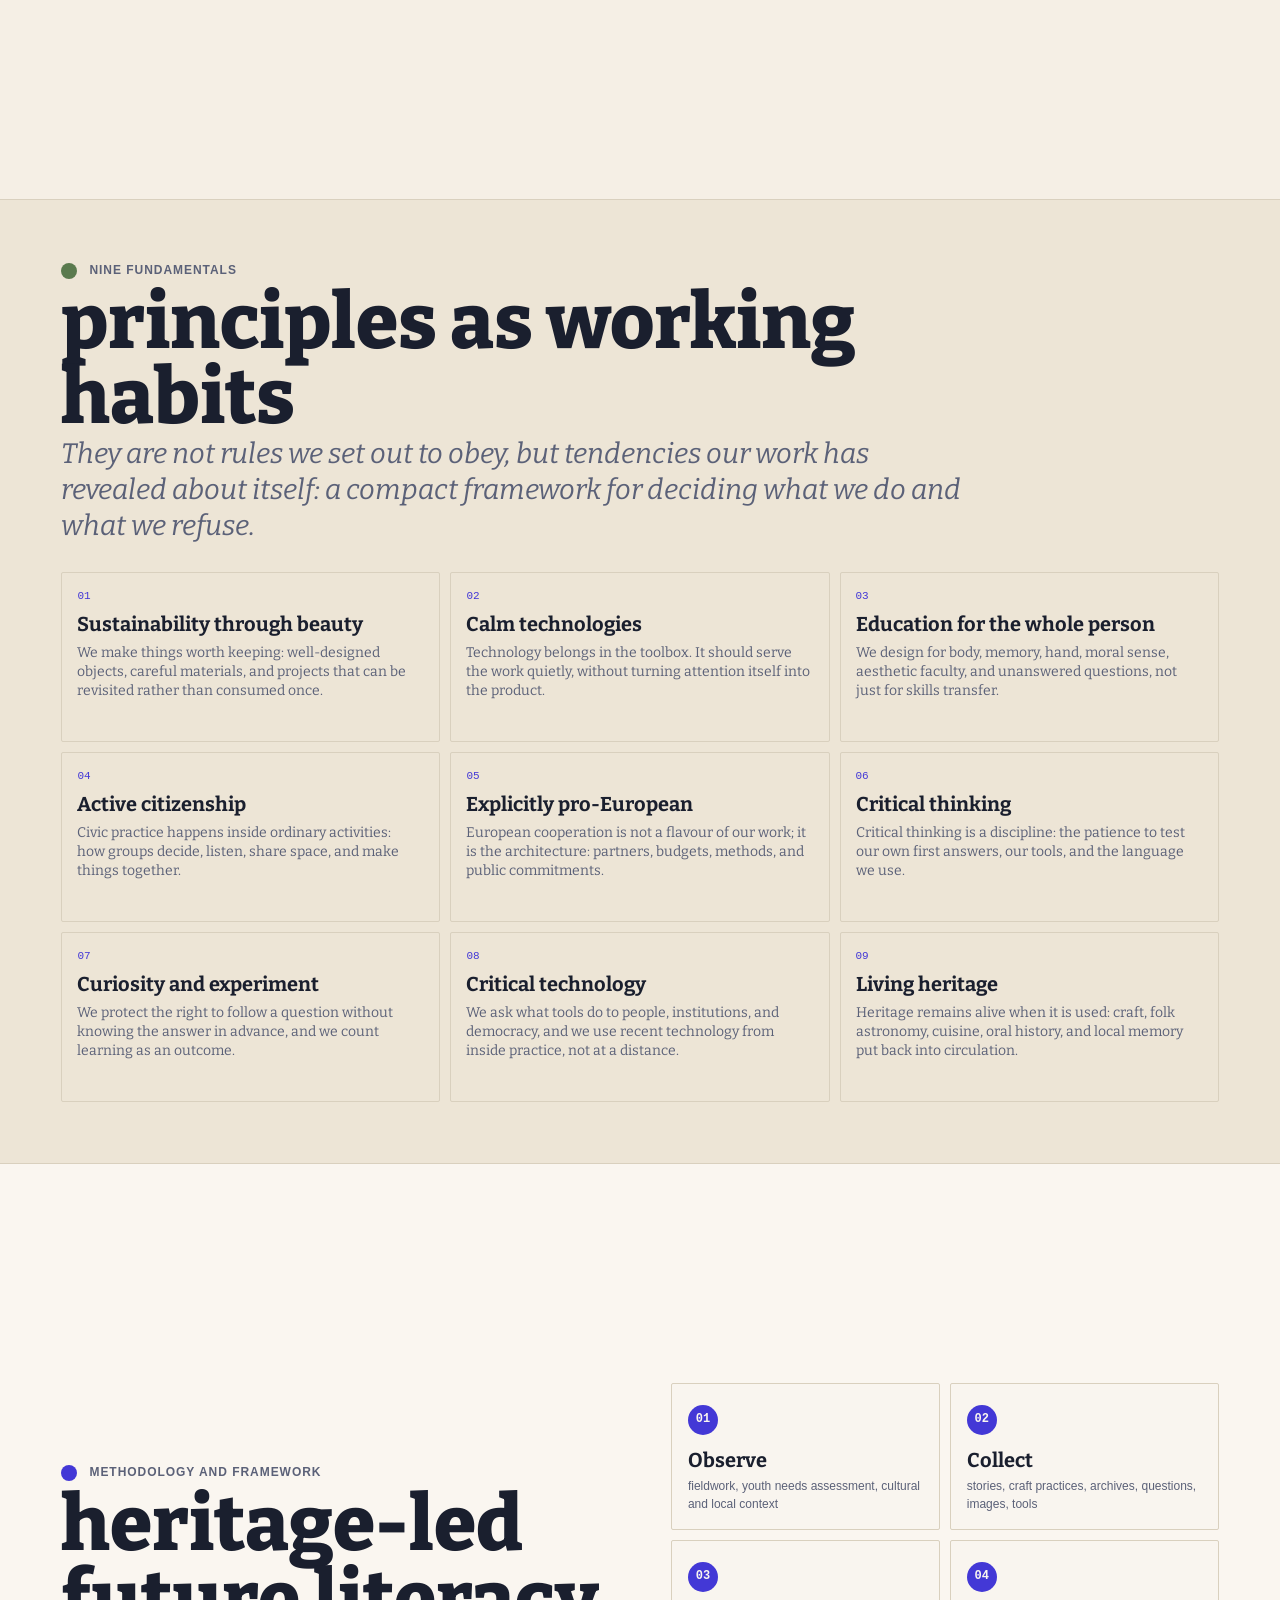
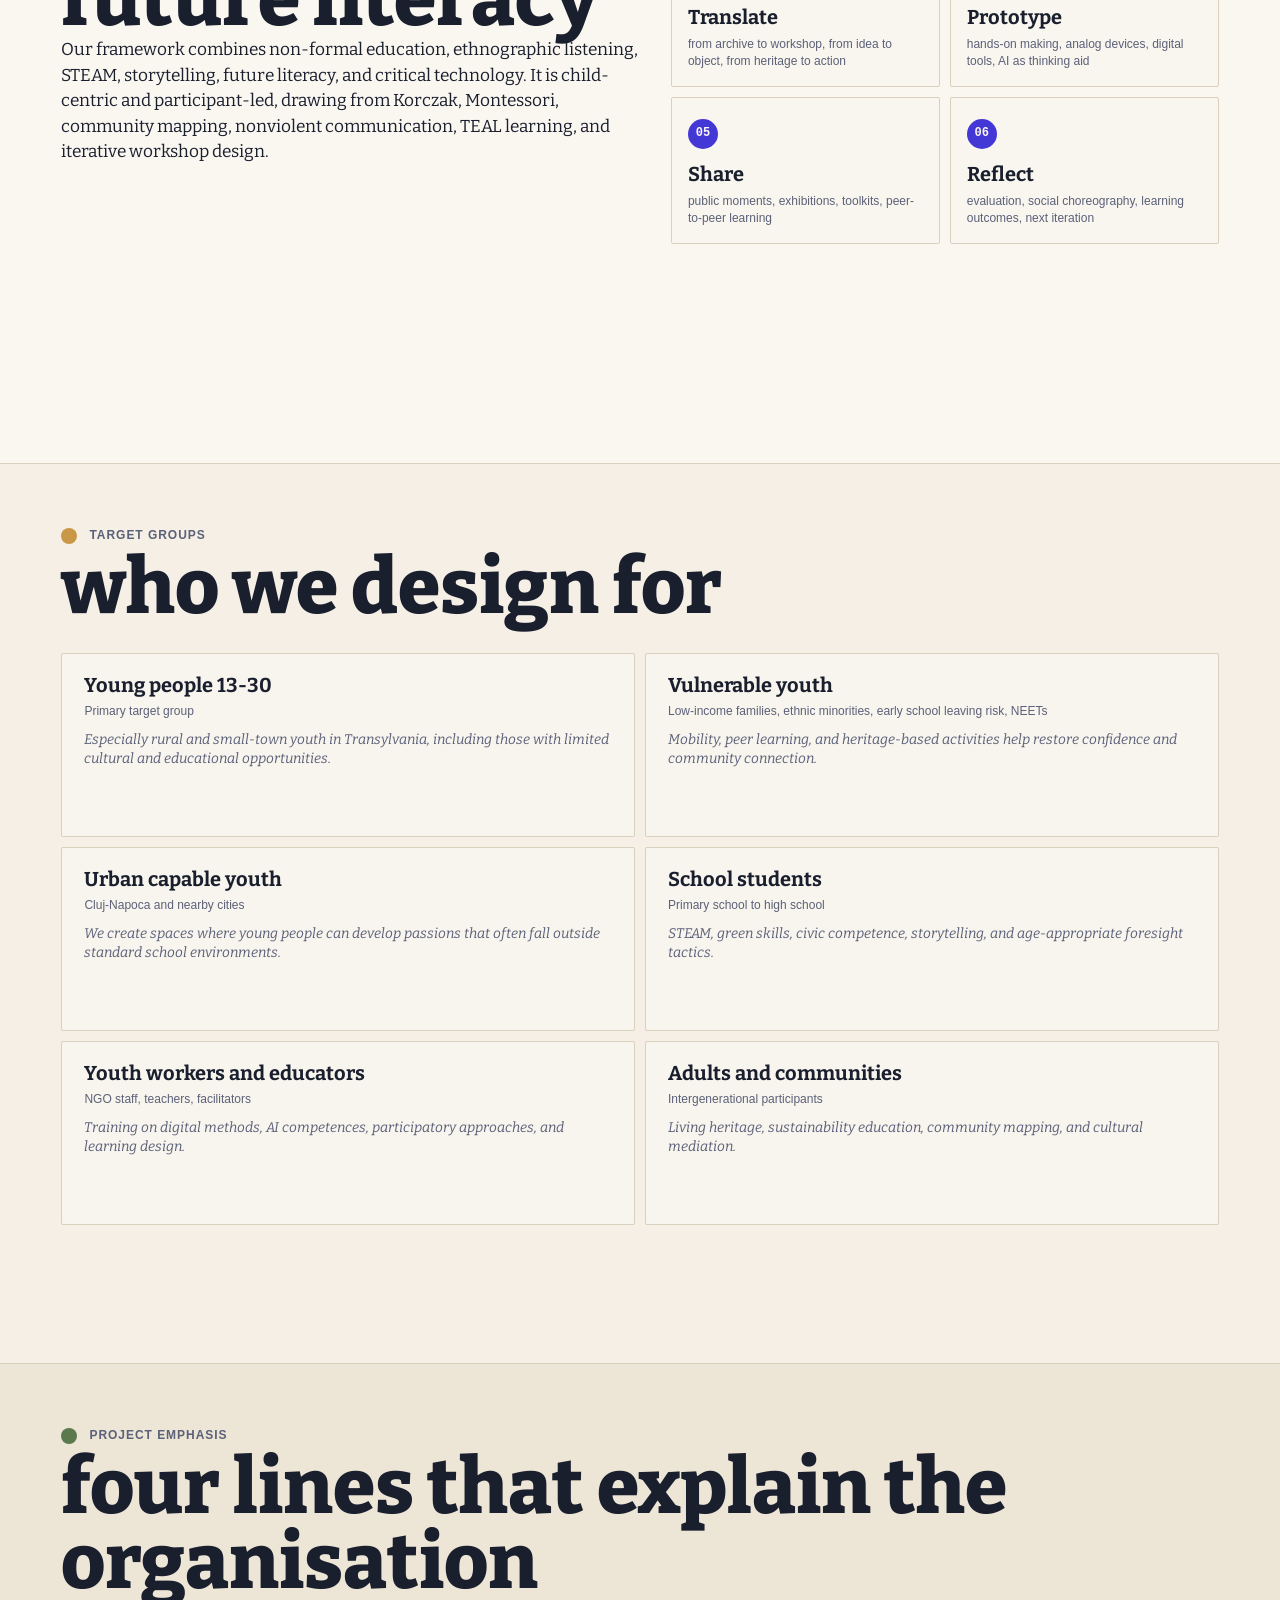
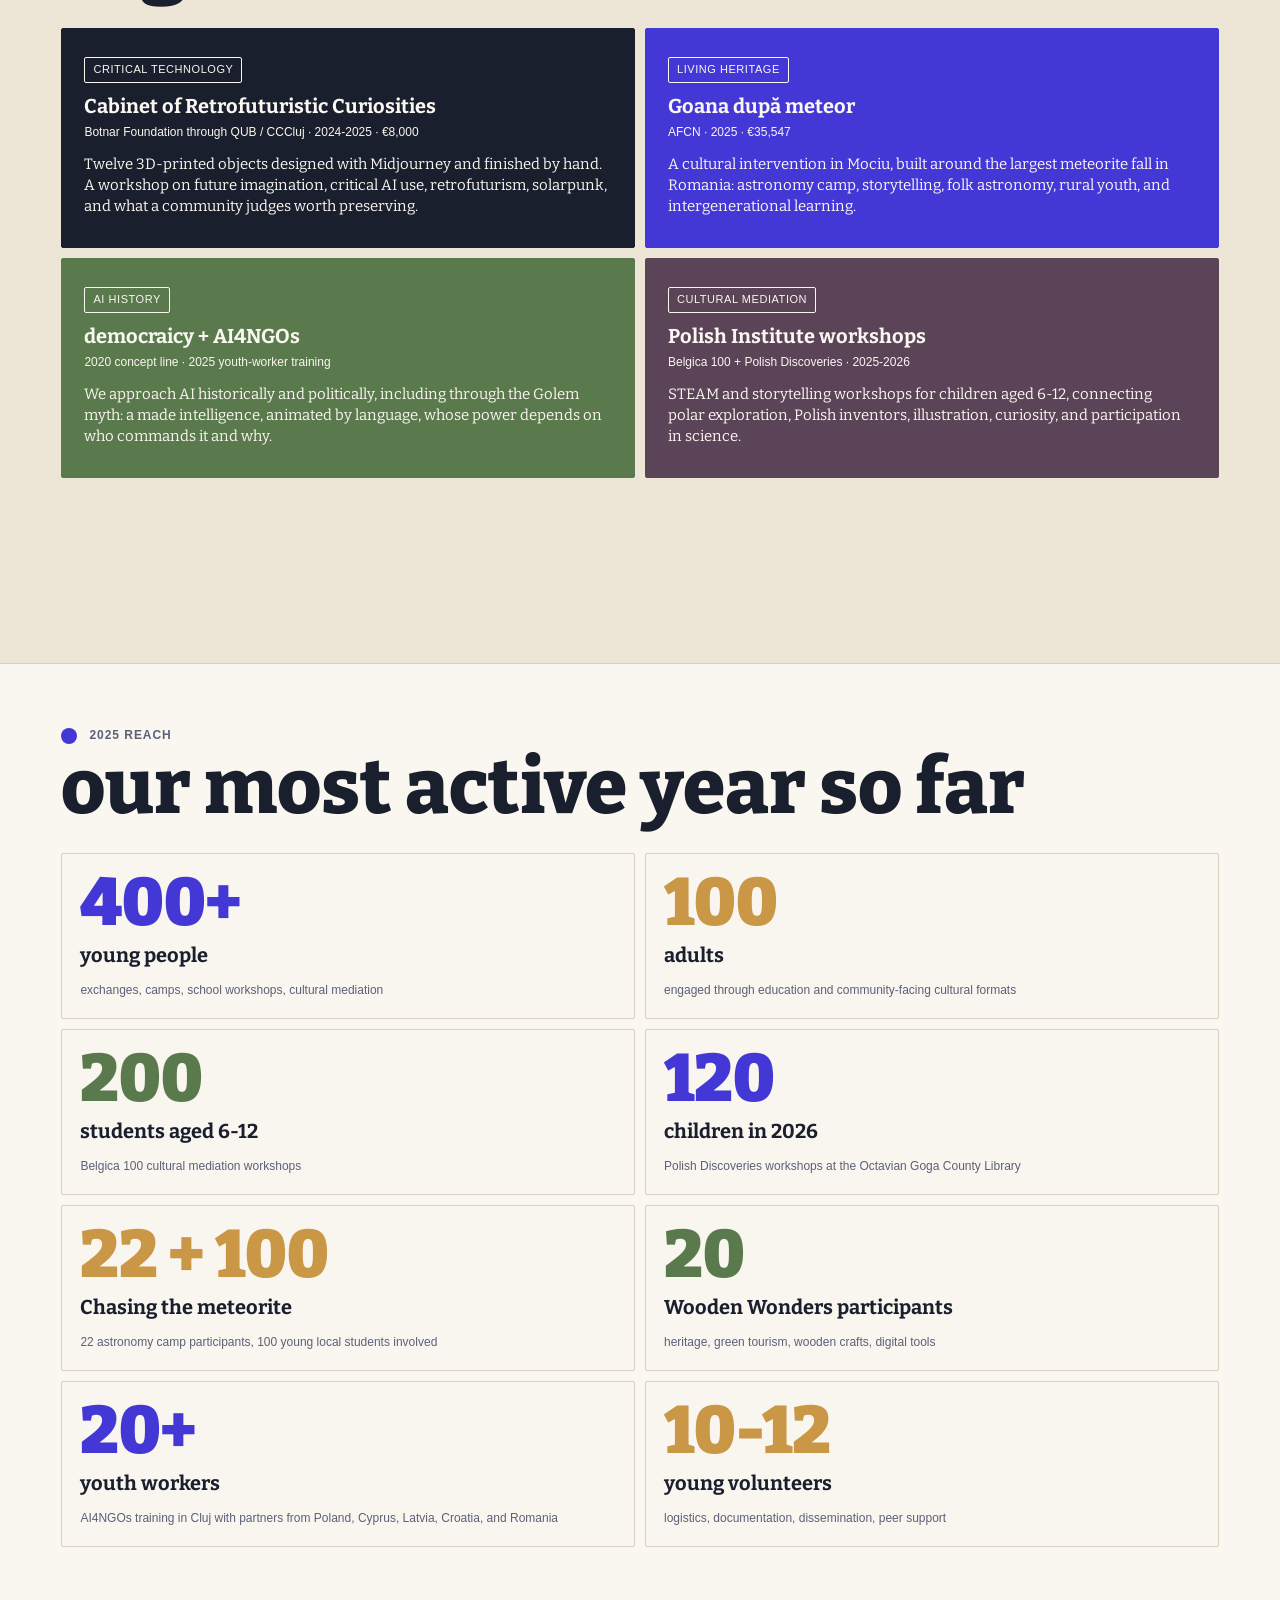
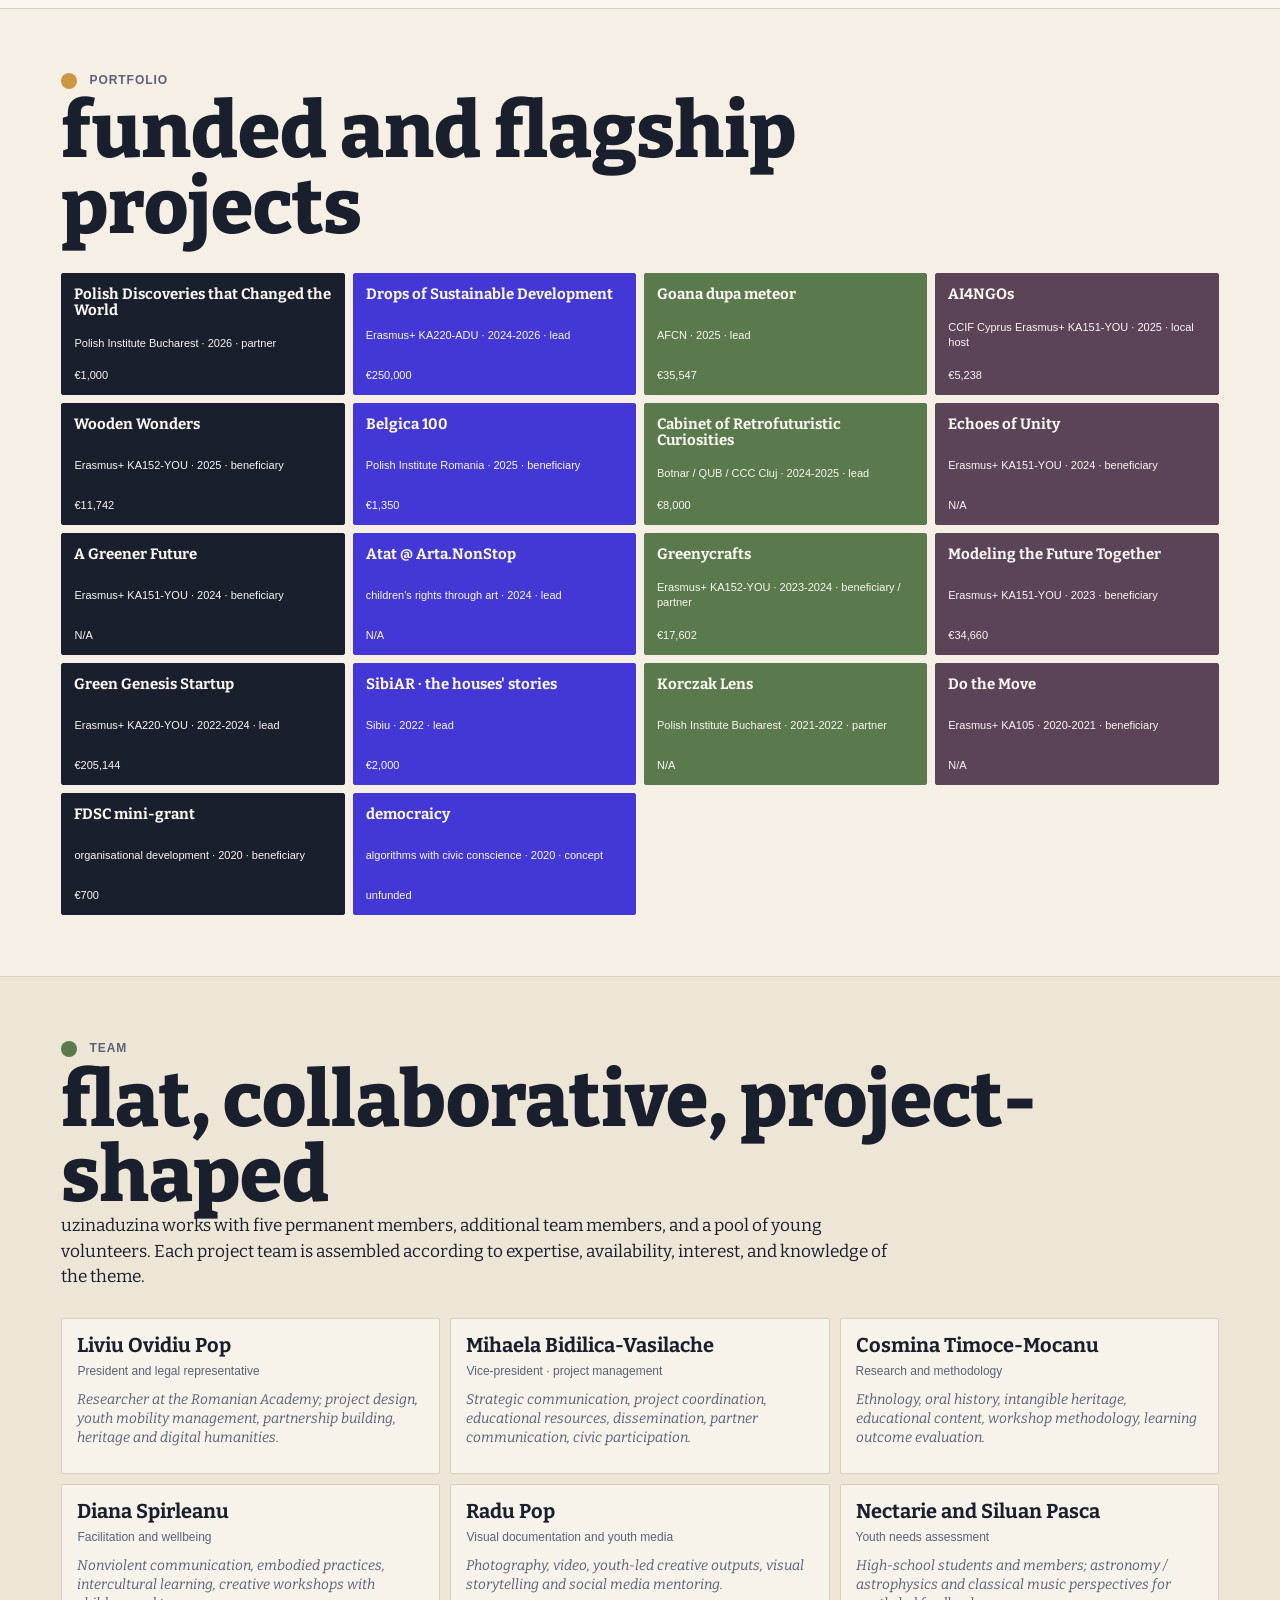
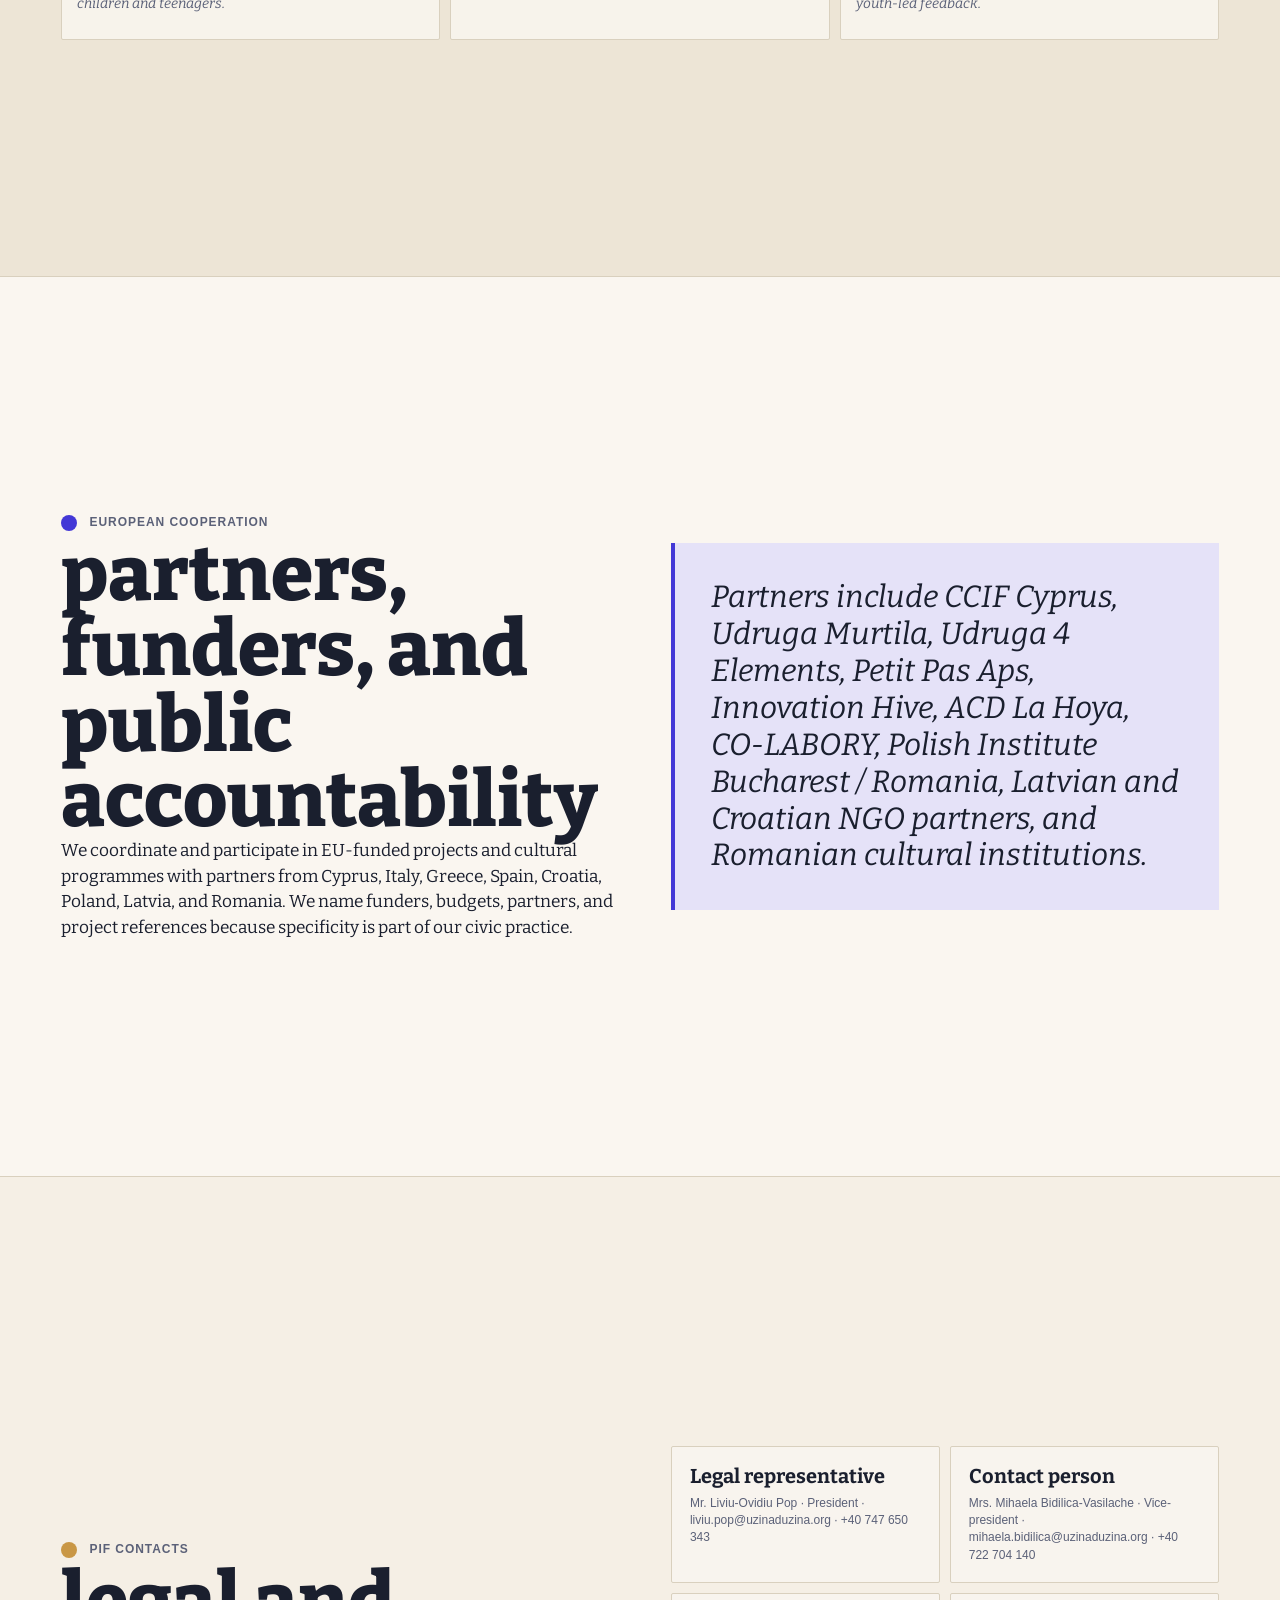
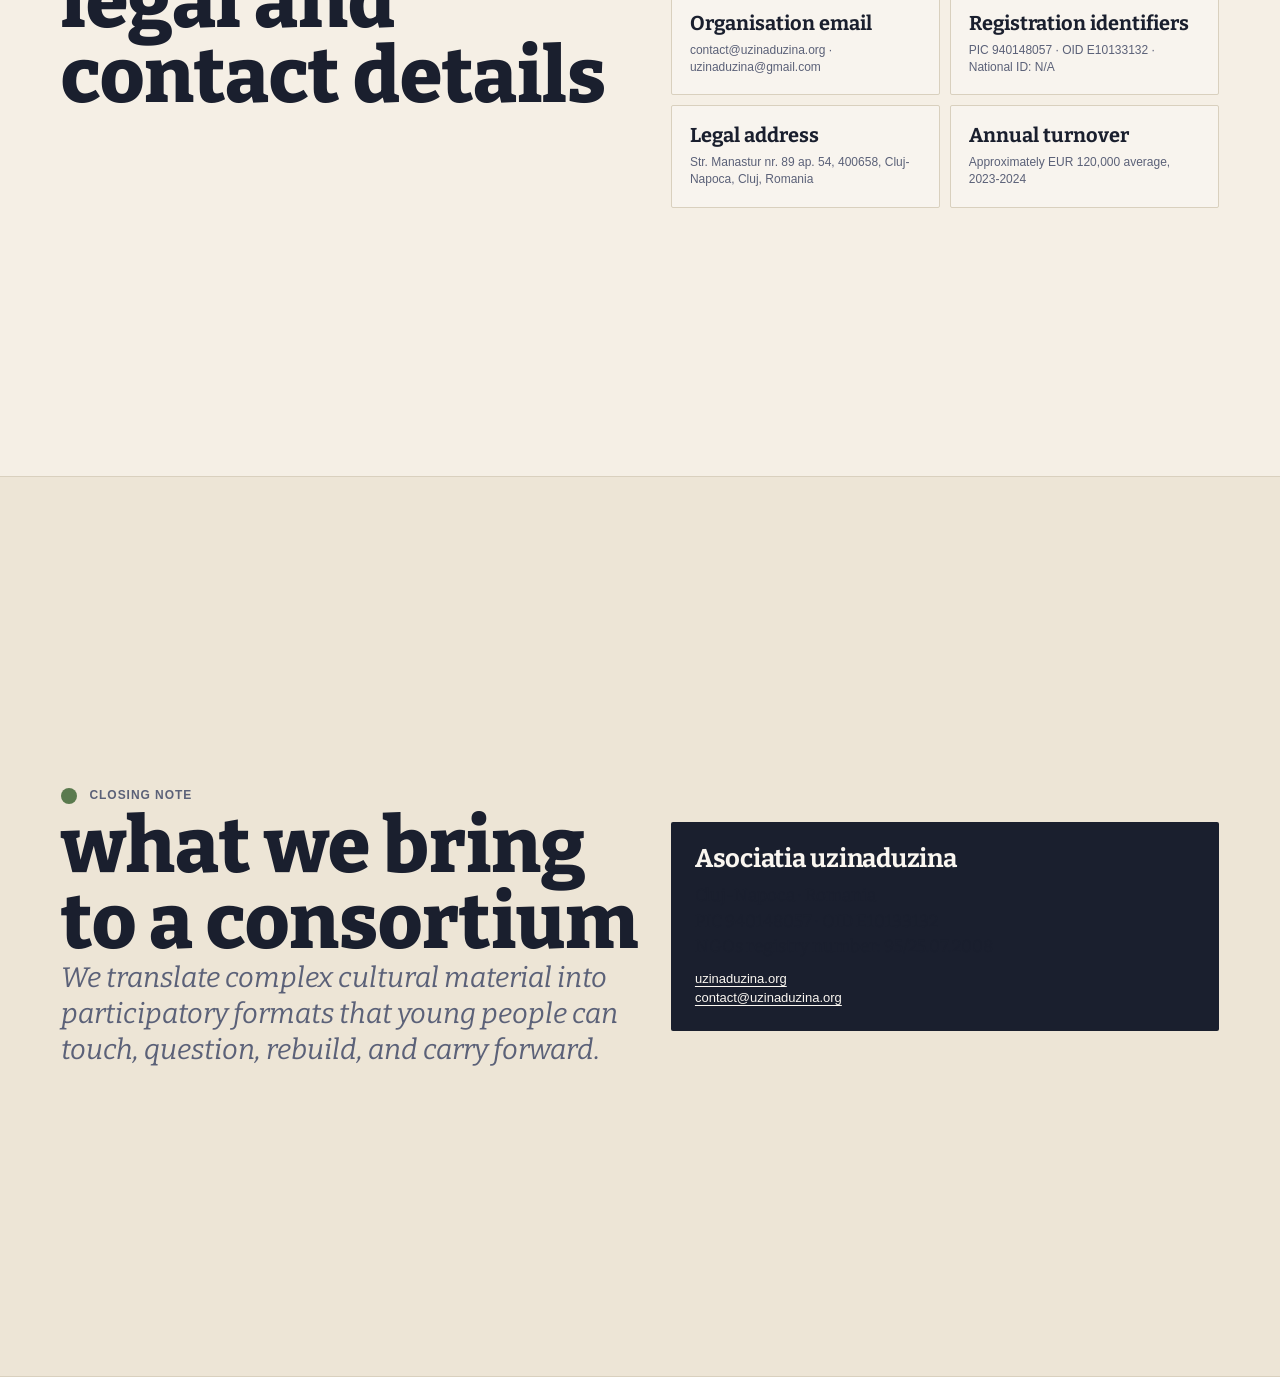
==== commit e59c4028: "Prevent PIF card text overflow" ====
--- a/PIF/index.html
+++ b/PIF/index.html
@@ -229,6 +229,8 @@
   border: 1px solid var(--rule);
   border-radius: 2px;
   background: rgba(250,246,240,.84);
+  min-width: 0;
+  overflow: hidden;
 }
 .box { padding: 18px; }
 .box strong,
@@ -243,6 +245,9 @@
   font-size: 20px;
   line-height: 1.12;
   color: var(--ink);
+  max-width: 100%;
+  overflow-wrap: anywhere;
+  word-break: normal;
 }
 .box span,
 .stat span,
@@ -258,6 +263,17 @@
   font-size: 12px;
   line-height: 1.45;
   color: var(--ink-muted);
+  max-width: 100%;
+  overflow-wrap: anywhere;
+  word-break: normal;
+}
+.box .long-value {
+  font-family: var(--font-mono);
+  font-size: clamp(10px, 1.05vw, 14px);
+  line-height: 1.35;
+  letter-spacing: 0;
+  overflow-wrap: anywhere;
+  word-break: break-all;
 }
 .stat {
   min-height: 166px;
@@ -329,6 +345,7 @@
   font-size: 15px;
   line-height: 1.42;
   color: var(--ink);
+  overflow-wrap: anywhere;
 }
 .project .tag {
   display: inline-block;
@@ -434,6 +451,7 @@
   font-size: 14px;
   line-height: 1.38;
   color: var(--ink-muted);
+  overflow-wrap: anywhere;
 }
 
 .method-step {
@@ -585,8 +603,8 @@
         <div class="box"><strong>Address</strong><span>Str. Manastur nr. 89 ap. 54, 400658, Cluj-Napoca, Romania</span></div>
         <div class="box"><strong>Website</strong><span>uzinaduzina.org</span></div>
         <div class="box"><strong>Project role</strong><span>Project leader / Beneficiary / Cultural methodology partner</span></div>
-        <div class="box"><strong>IBAN EUR</strong><span>RO37BTRLEURCRT00F9812001</span></div>
-        <div class="box"><strong>IBAN RON</strong><span>RO25BTRLRONCRT00F9812002</span></div>
+        <div class="box"><strong>IBAN EUR</strong><span class="long-value">RO37BTRLEURCRT00F9812001</span></div>
+        <div class="box"><strong>IBAN RON</strong><span class="long-value">RO25BTRLRONCRT00F9812002</span></div>
       </div>
     </div>
   </section>
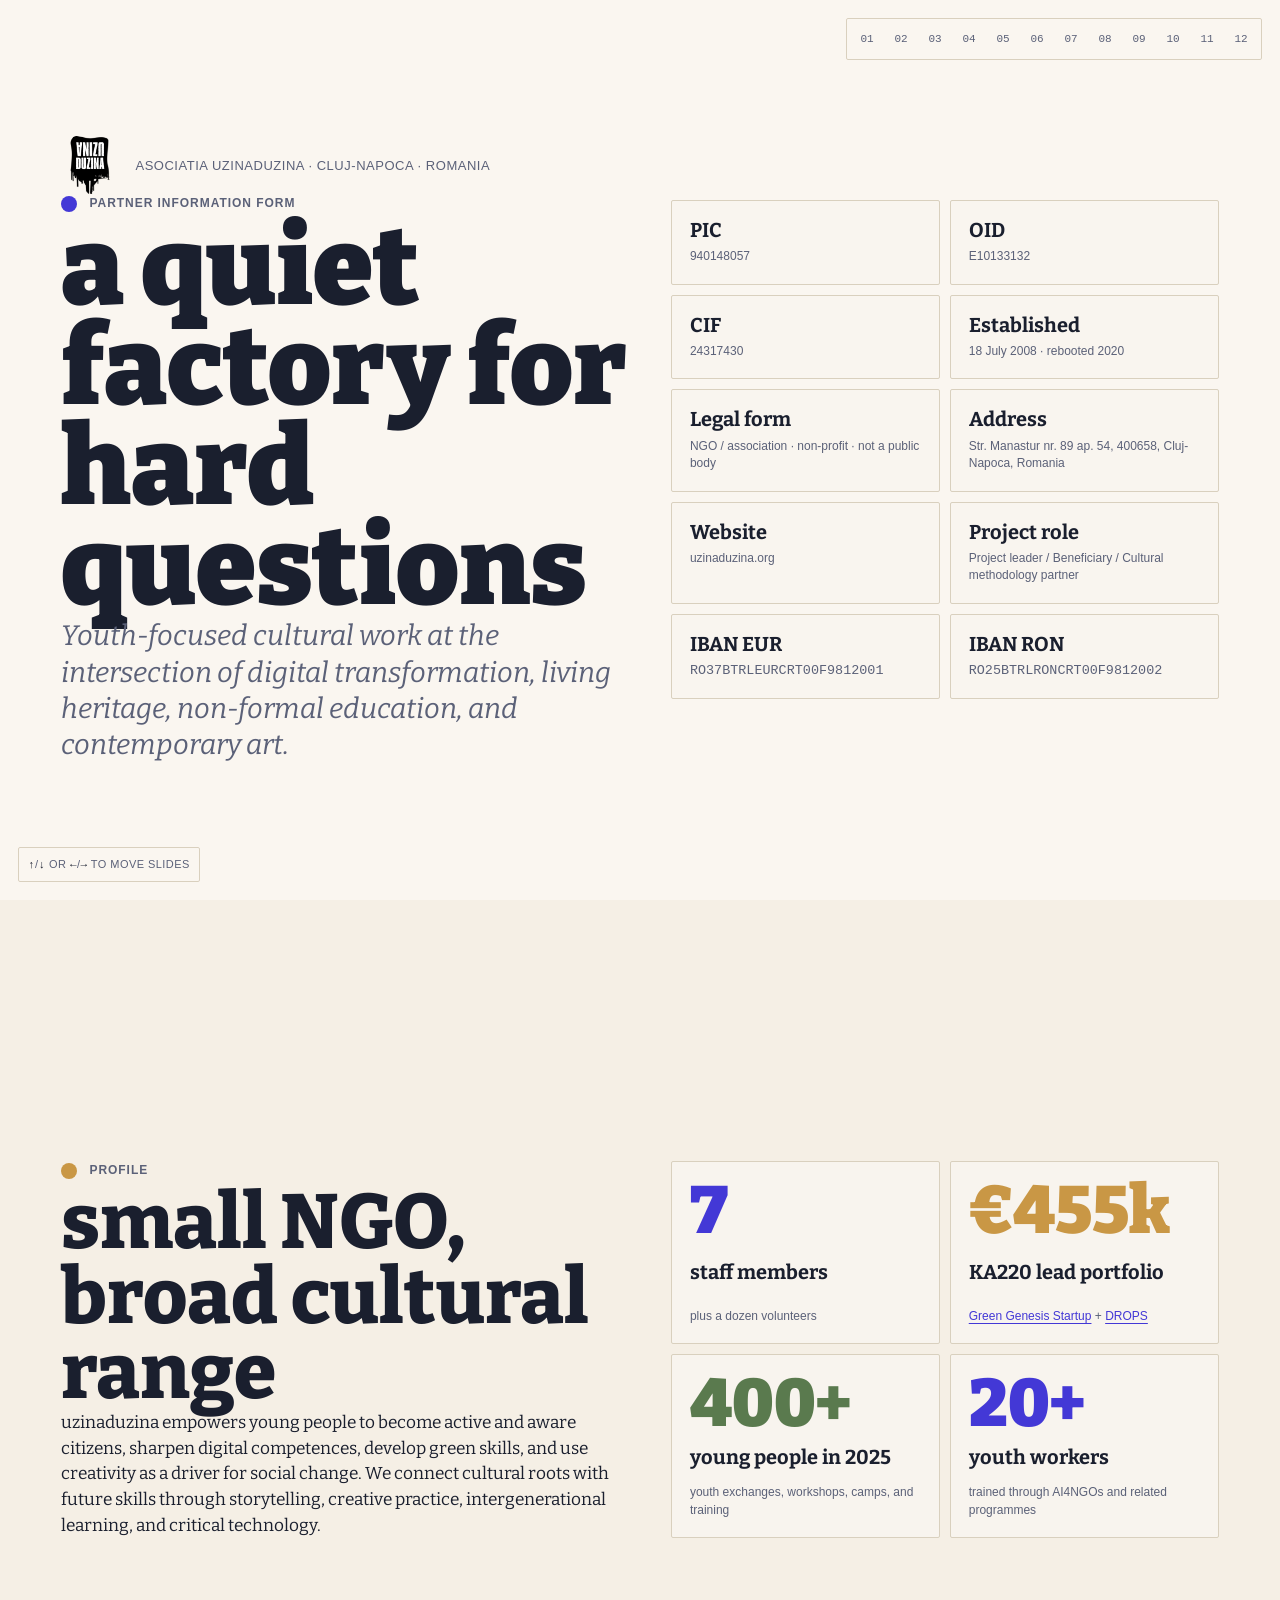
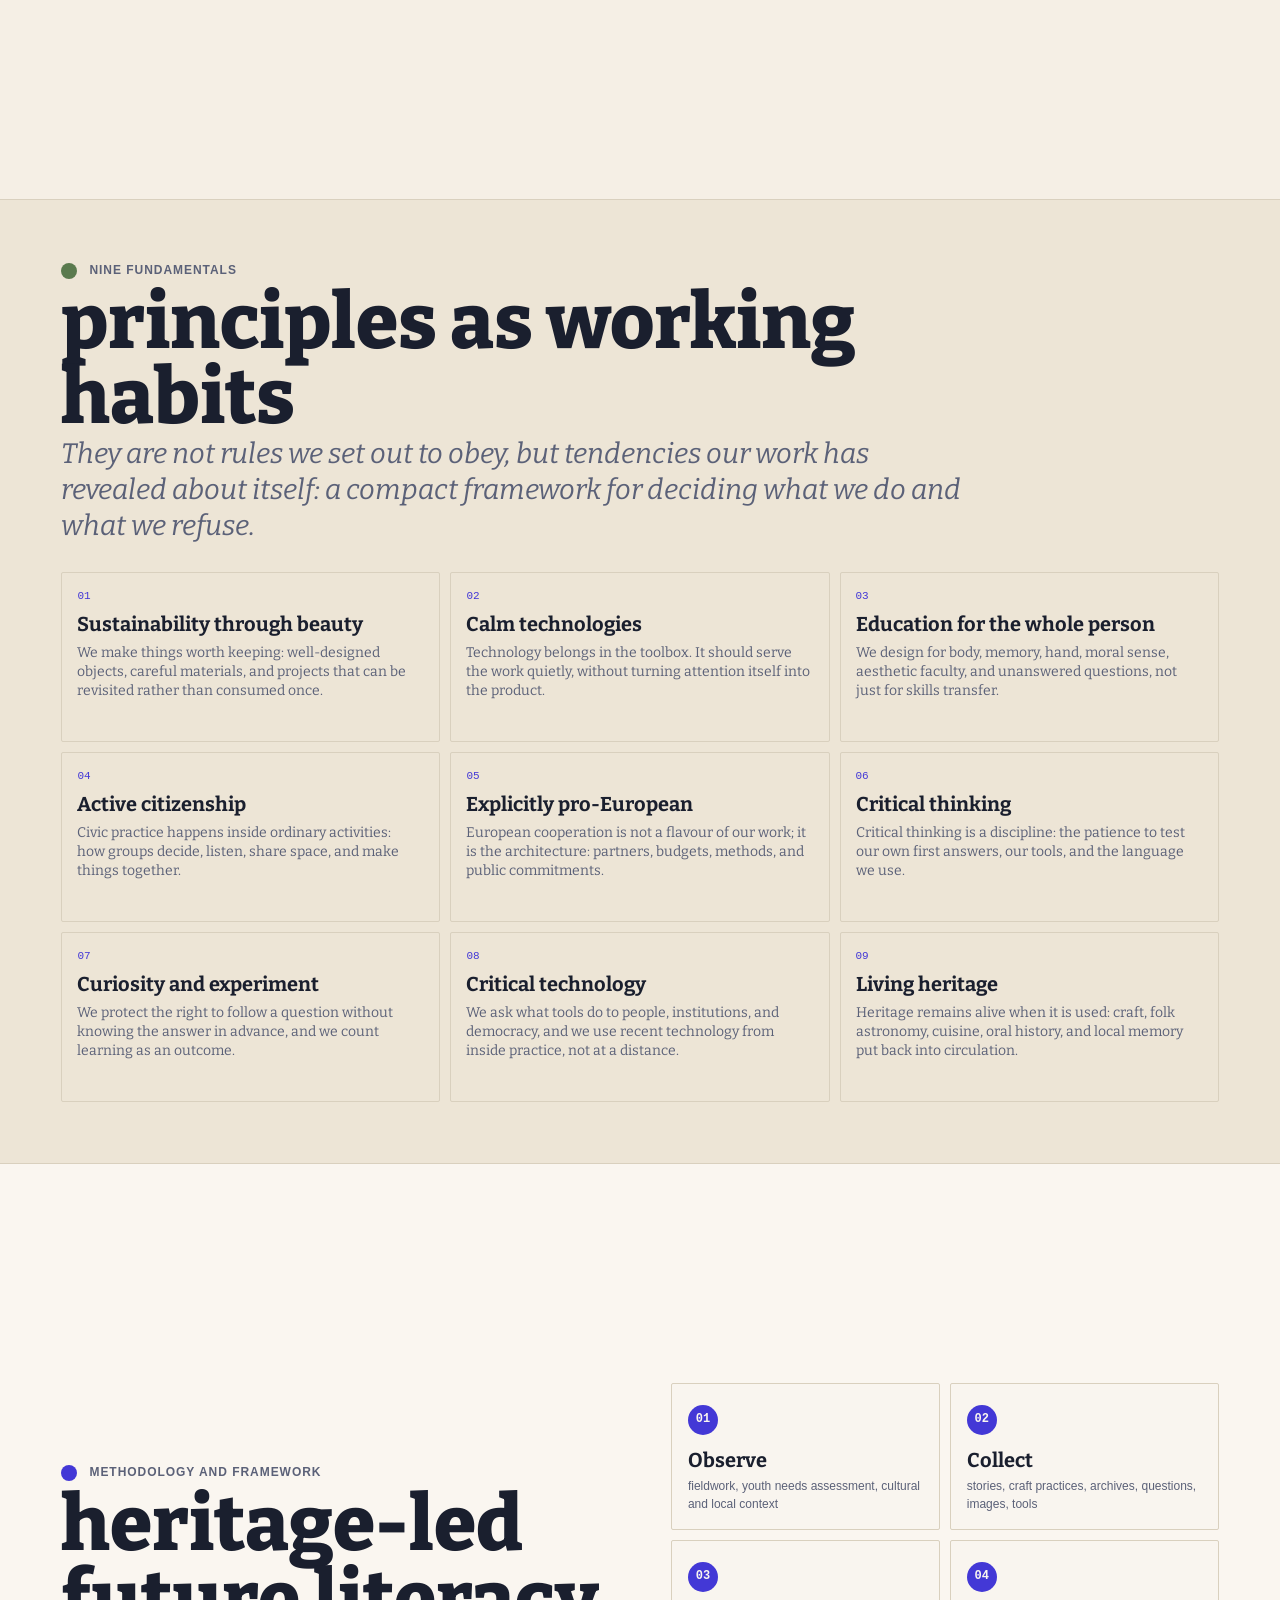
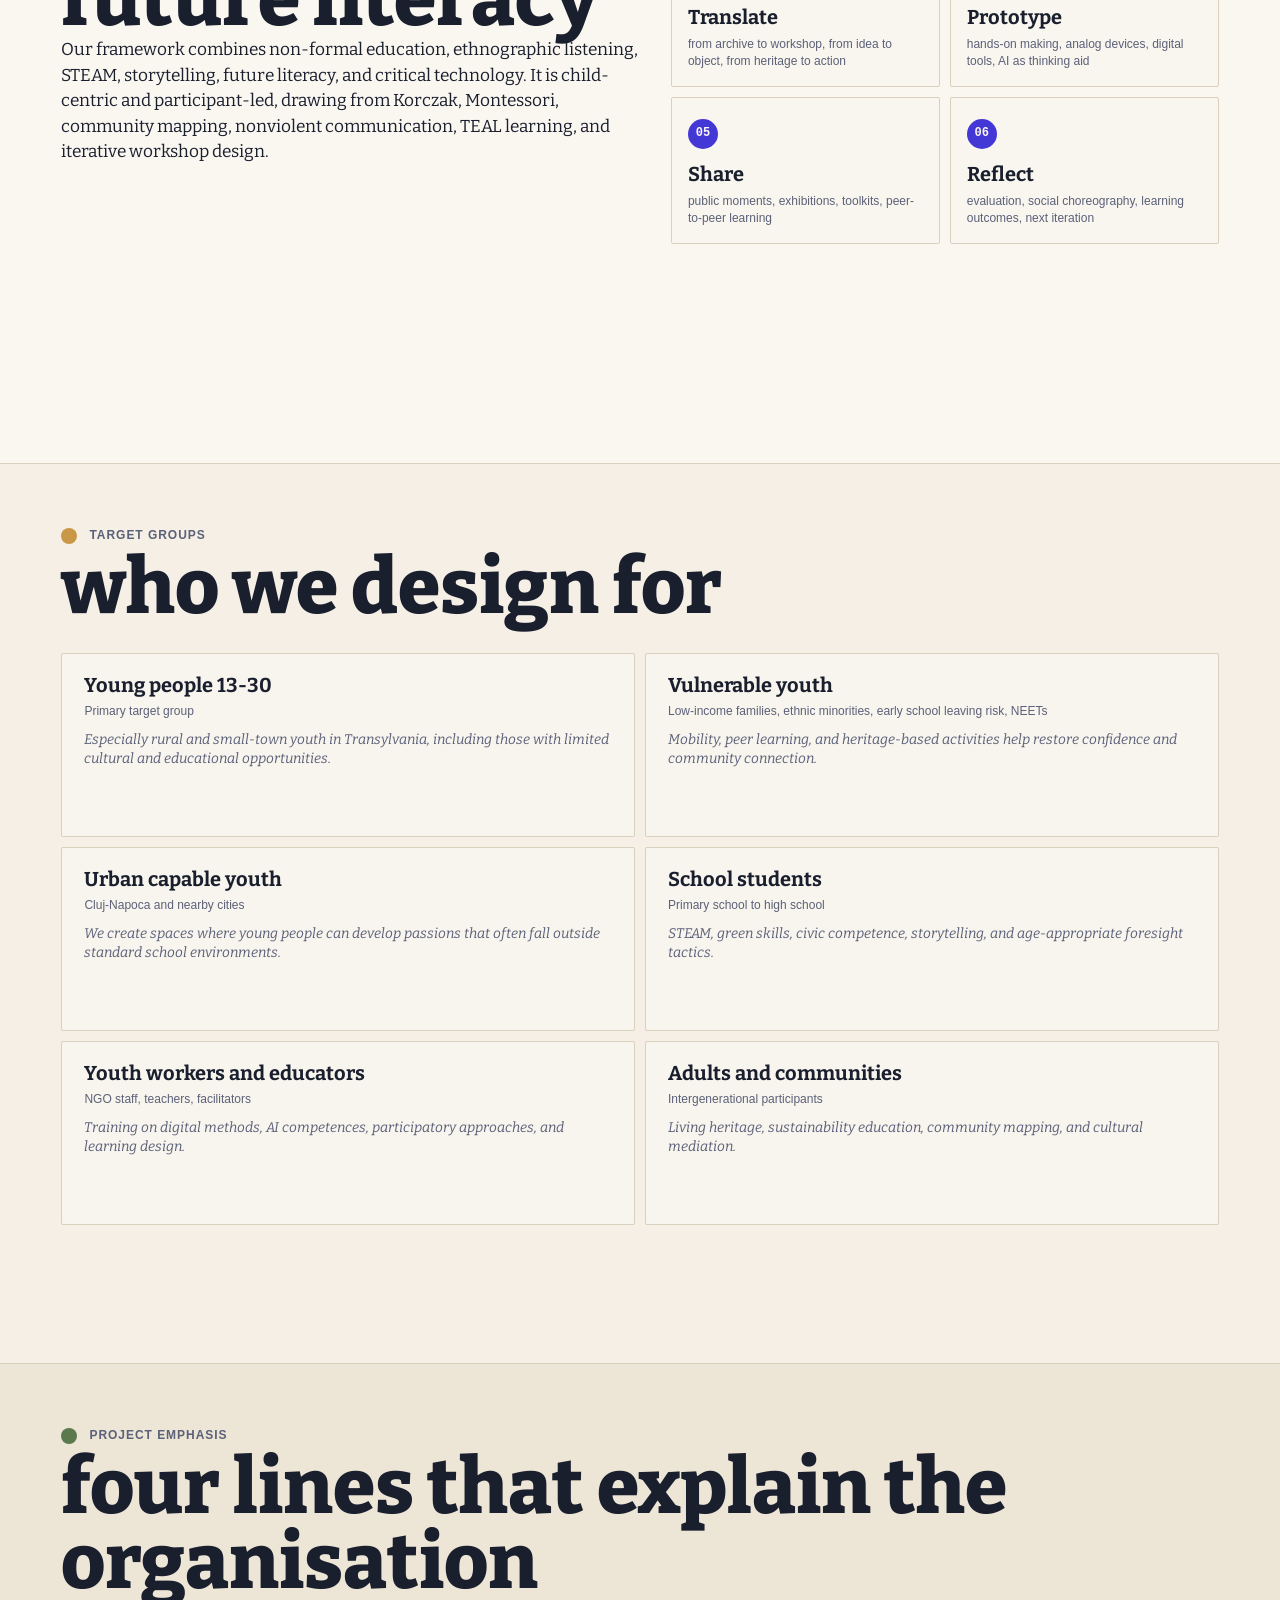
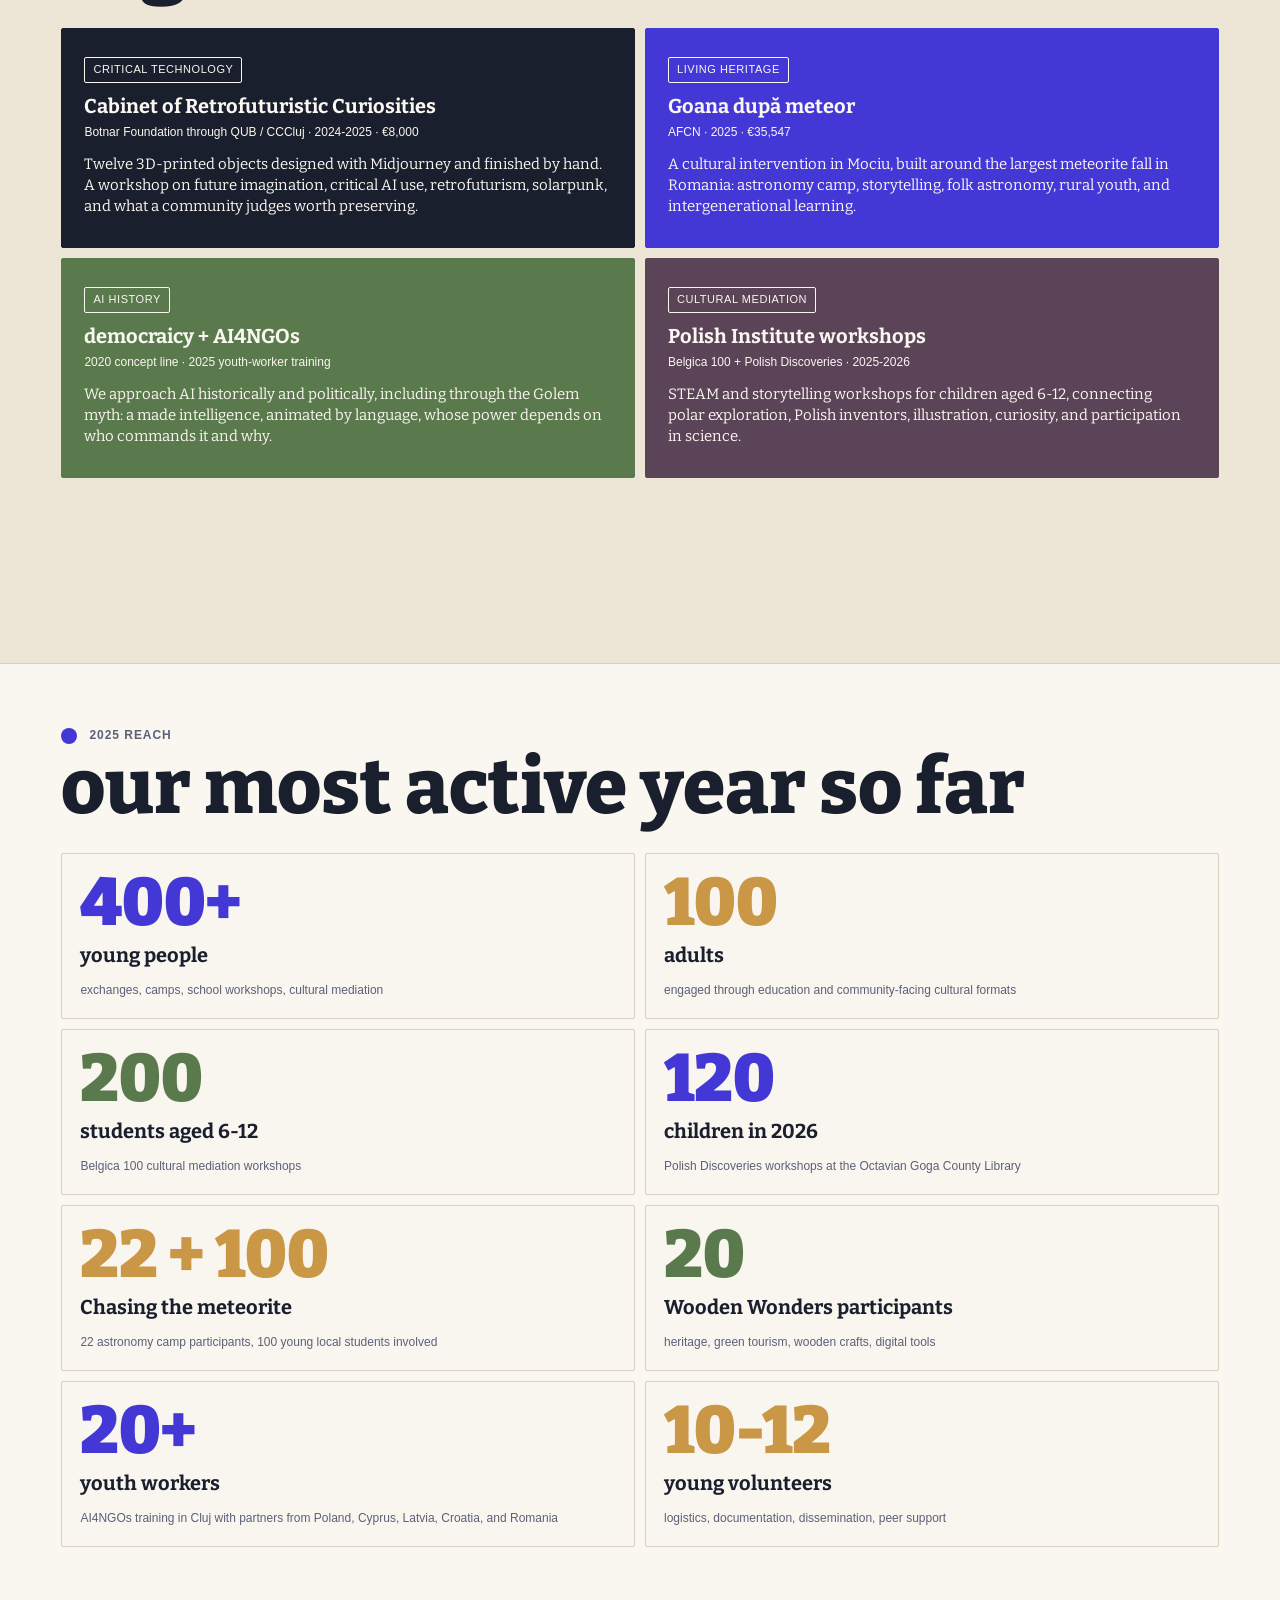
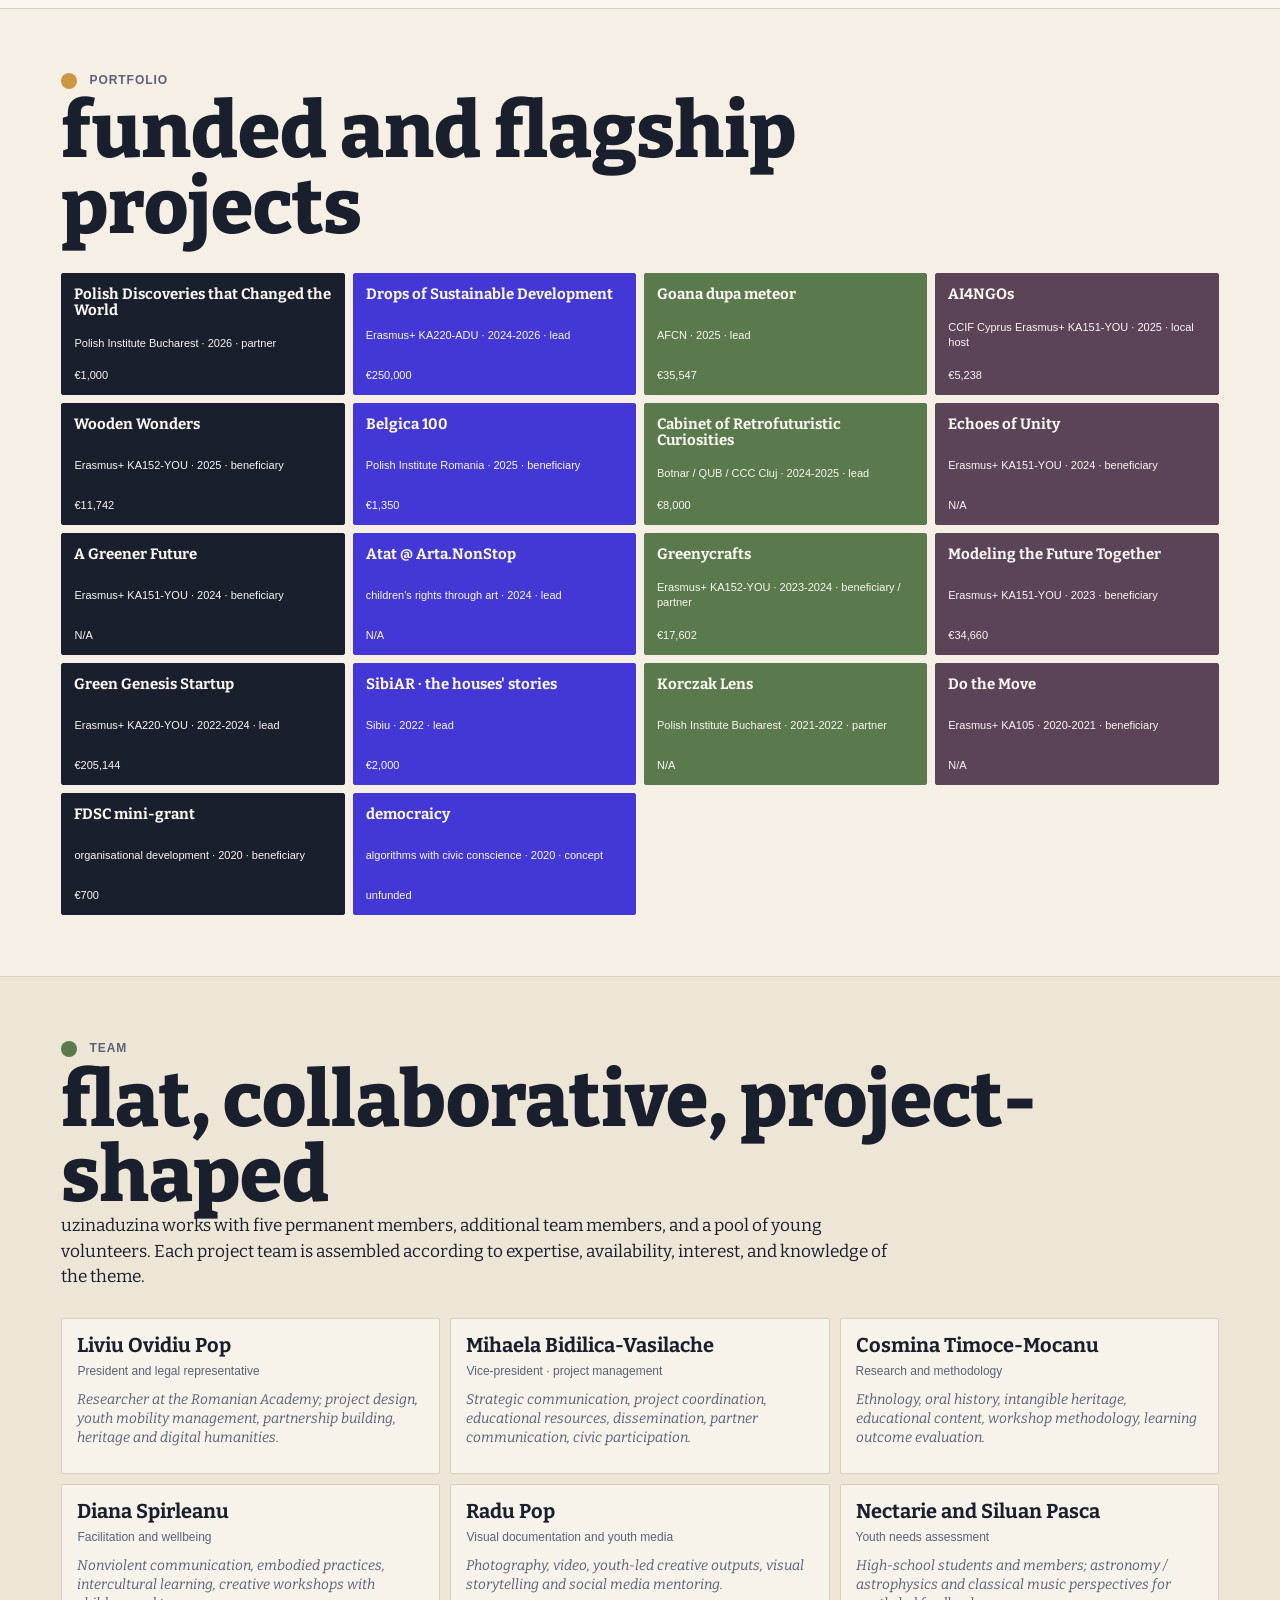
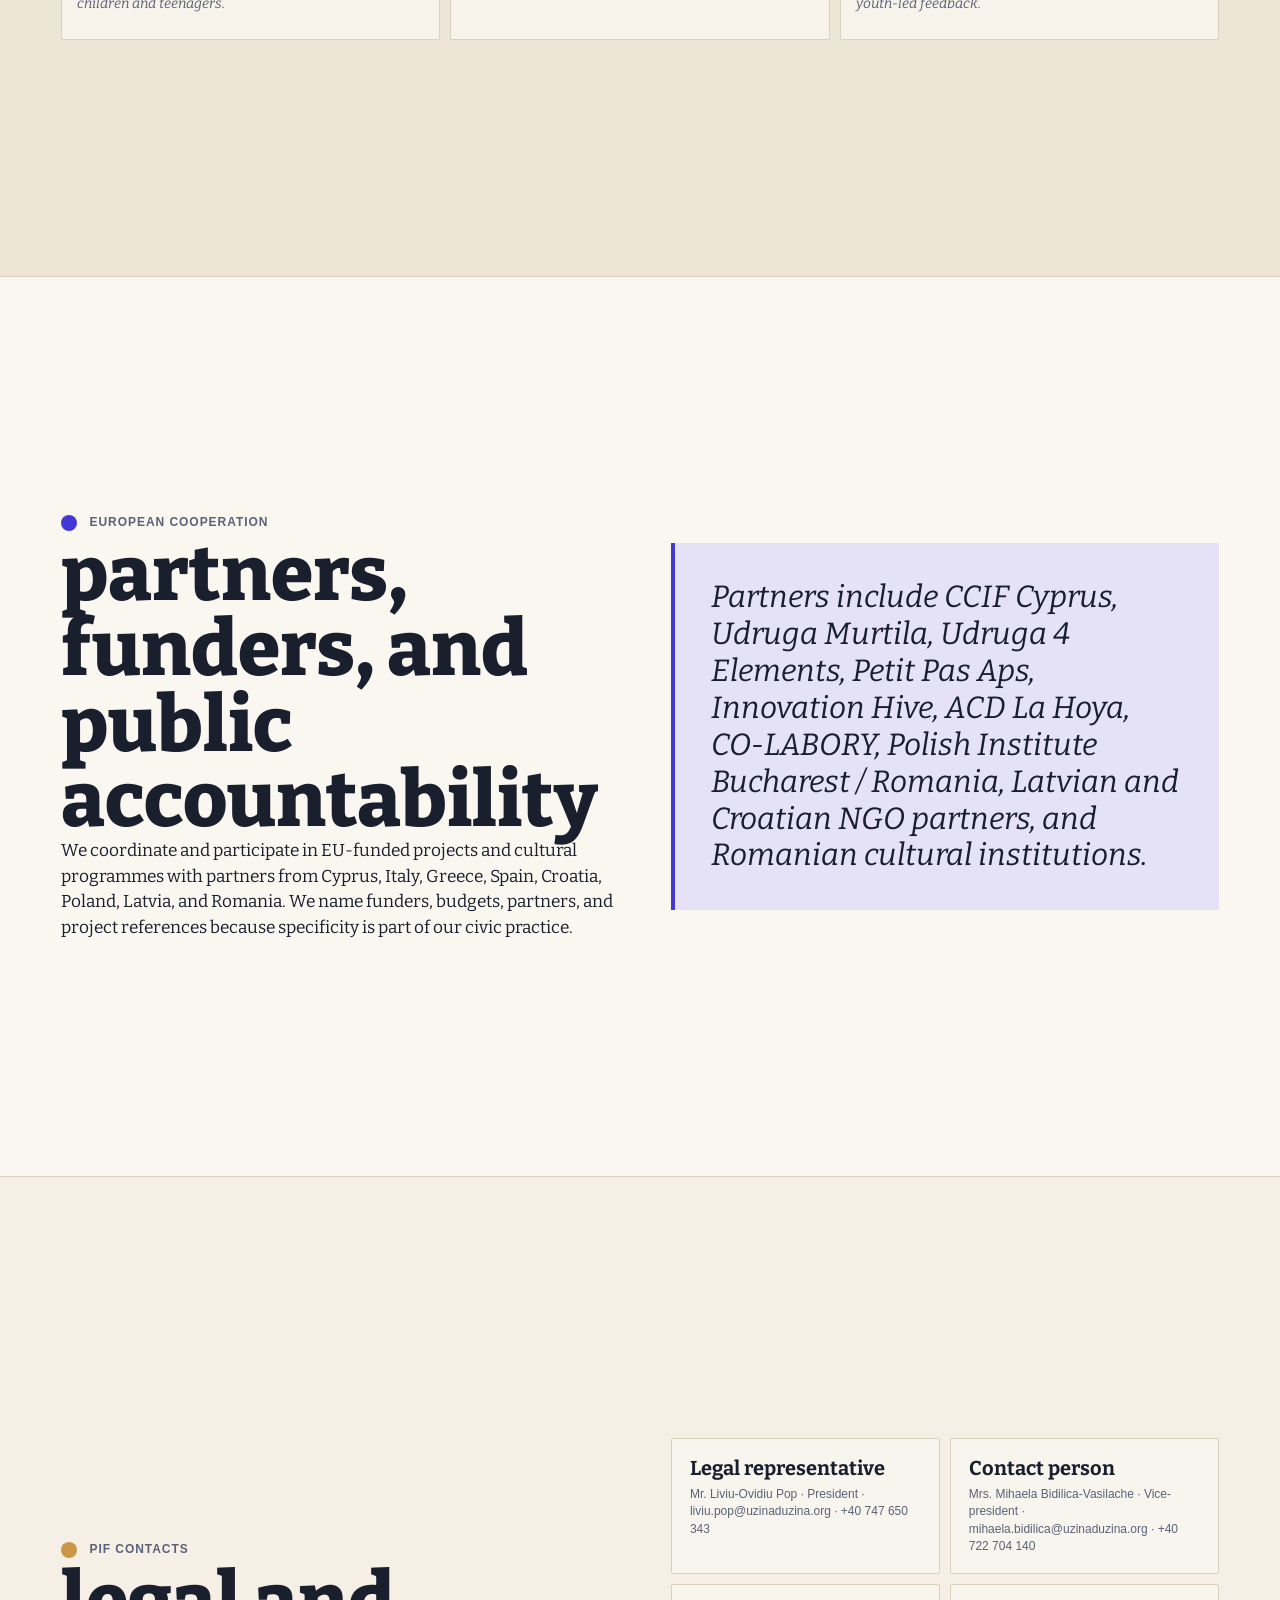
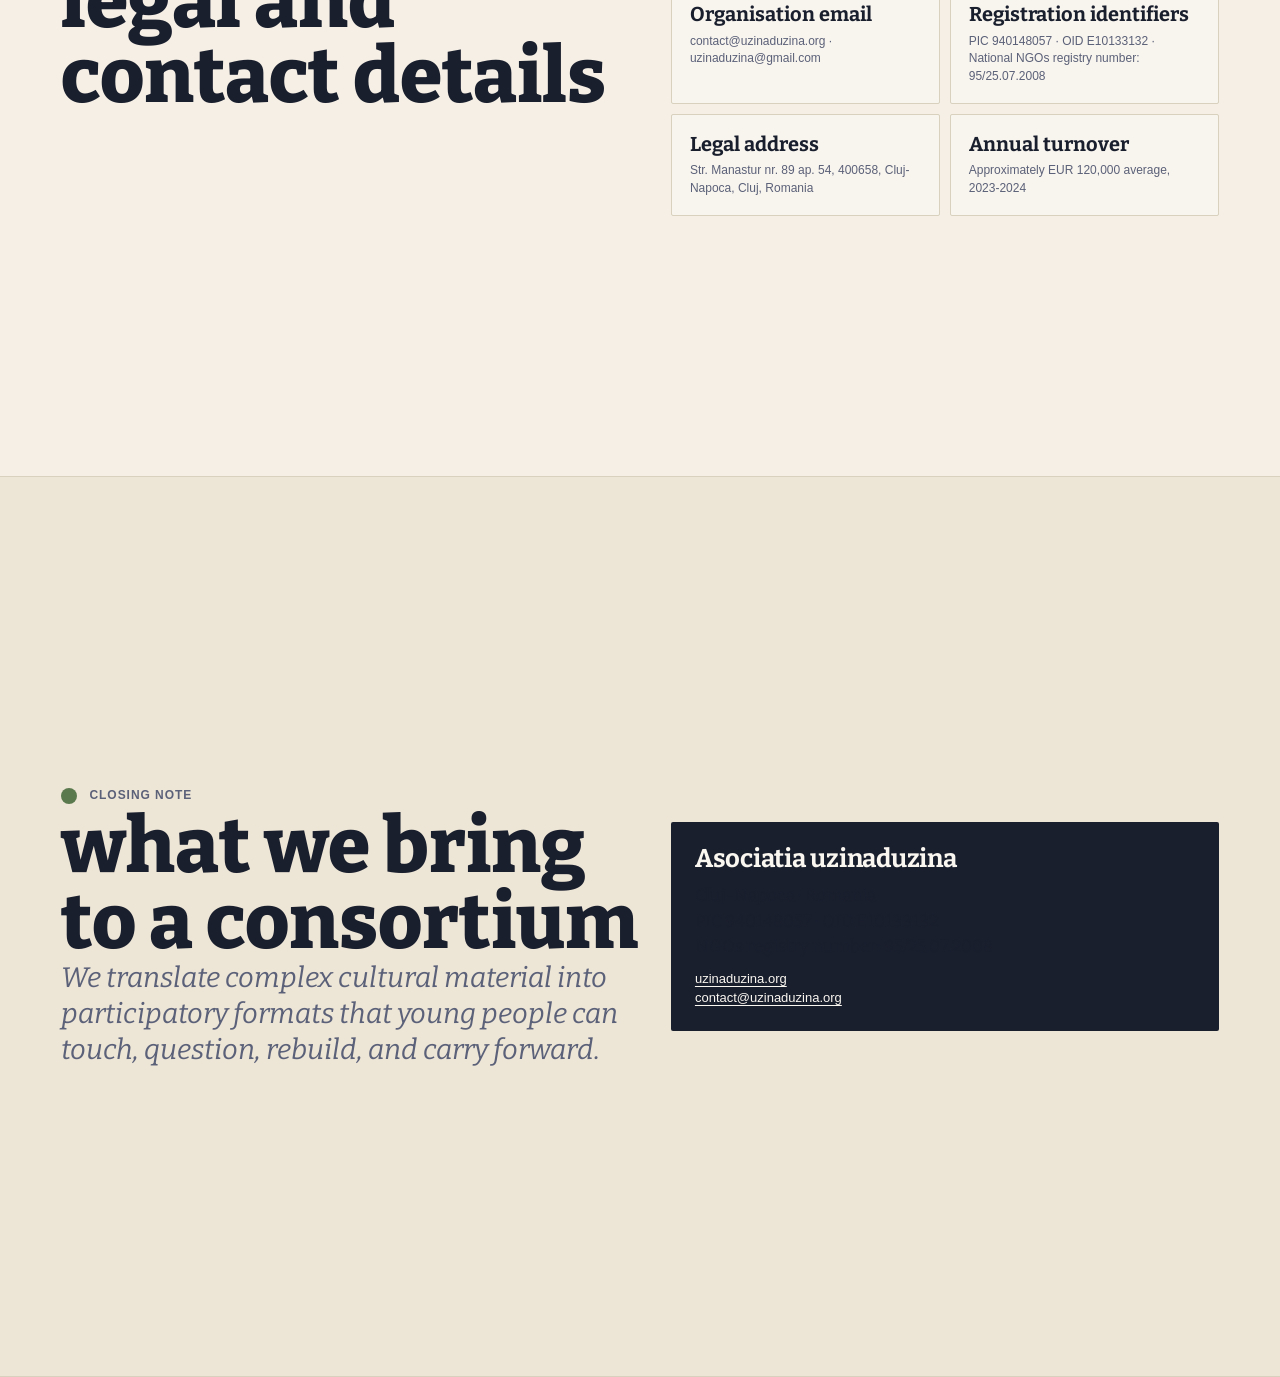
==== commit d56e1193: "Update PIF registry identifier" ====
--- a/PIF/index.html
+++ b/PIF/index.html
@@ -783,7 +783,7 @@
         <div class="box"><strong>Legal representative</strong><span>Mr. Liviu-Ovidiu Pop · President · liviu.pop@uzinaduzina.org · +40 747 650 343</span></div>
         <div class="box"><strong>Contact person</strong><span>Mrs. Mihaela Bidilica-Vasilache · Vice-president · mihaela.bidilica@uzinaduzina.org · +40 722 704 140</span></div>
         <div class="box"><strong>Organisation email</strong><span>contact@uzinaduzina.org · uzinaduzina@gmail.com</span></div>
-        <div class="box"><strong>Registration identifiers</strong><span>PIC 940148057 · OID E10133132 · National ID: N/A</span></div>
+        <div class="box"><strong>Registration identifiers</strong><span>PIC 940148057 · OID E10133132 · National NGOs registry number: 95/25.07.2008</span></div>
         <div class="box"><strong>Legal address</strong><span>Str. Manastur nr. 89 ap. 54, 400658, Cluj-Napoca, Cluj, Romania</span></div>
         <div class="box"><strong>Annual turnover</strong><span>Approximately EUR 120,000 average, 2023-2024</span></div>
       </div>
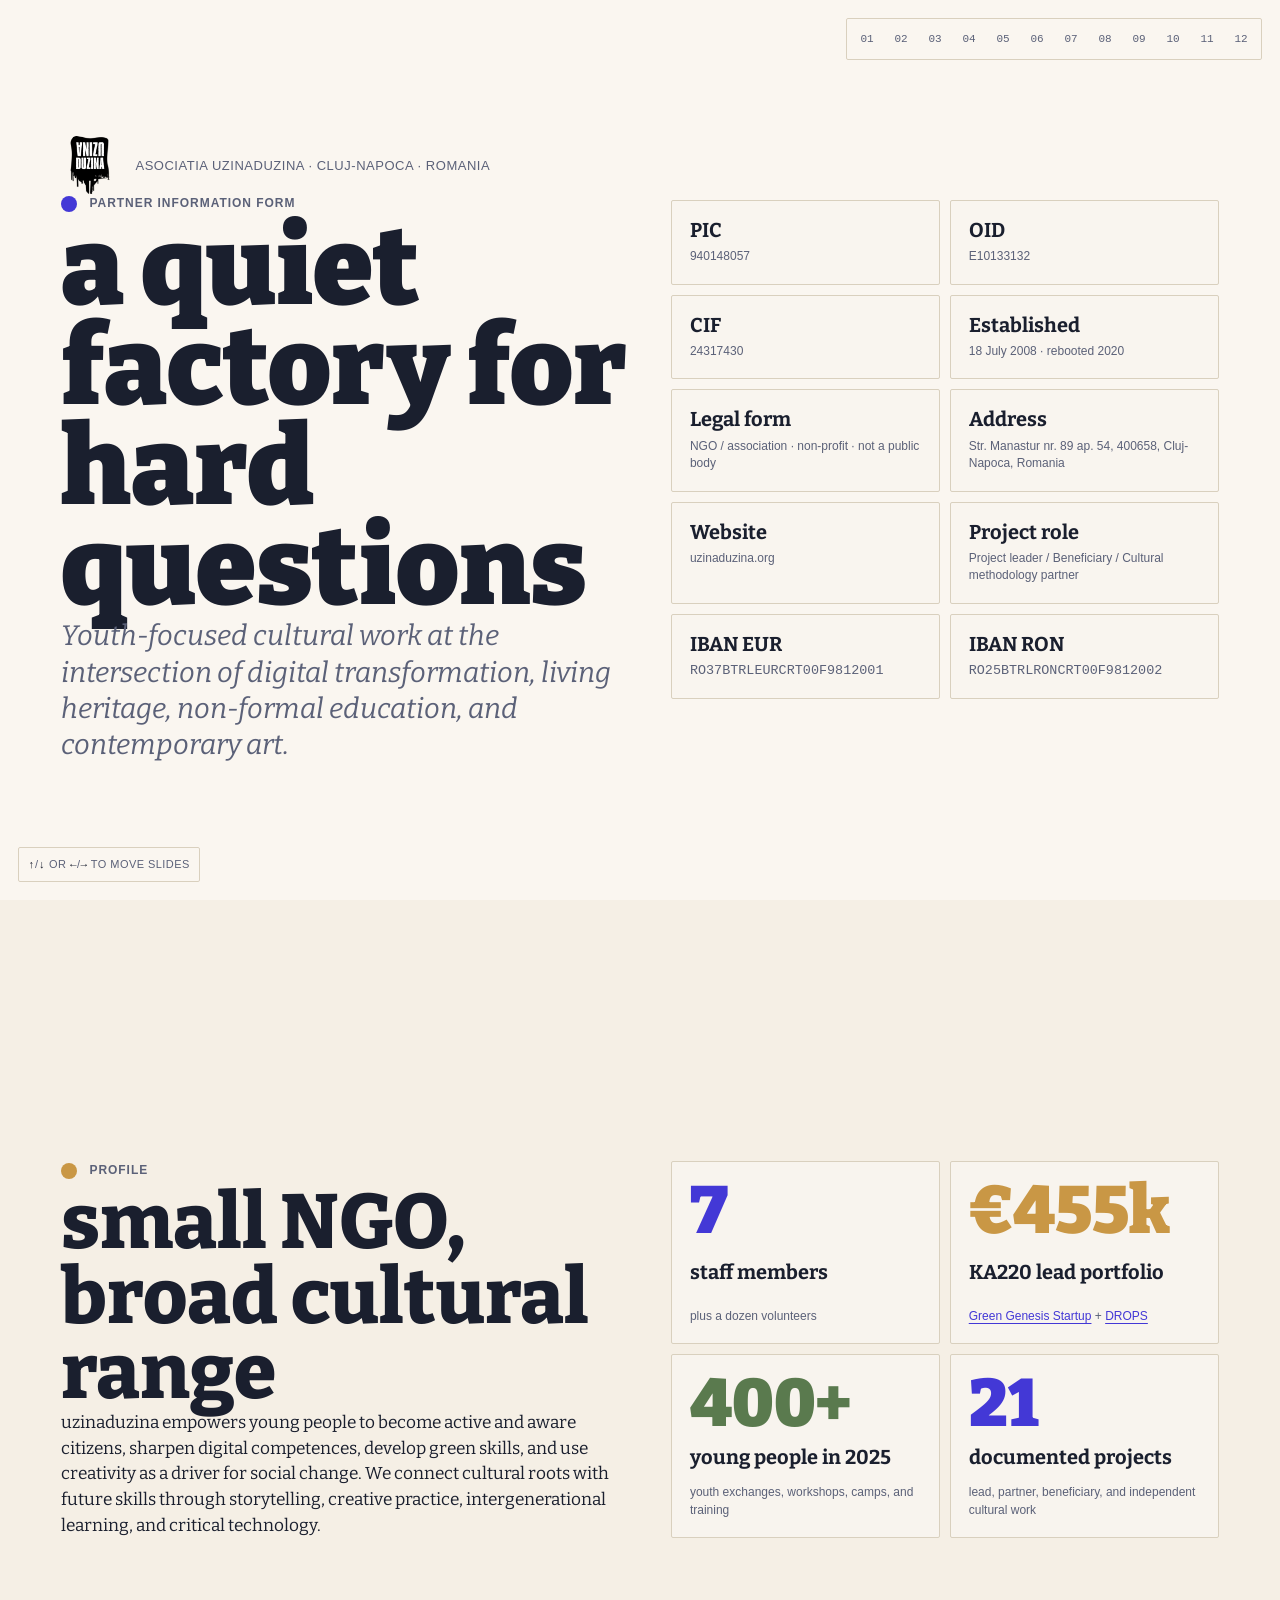
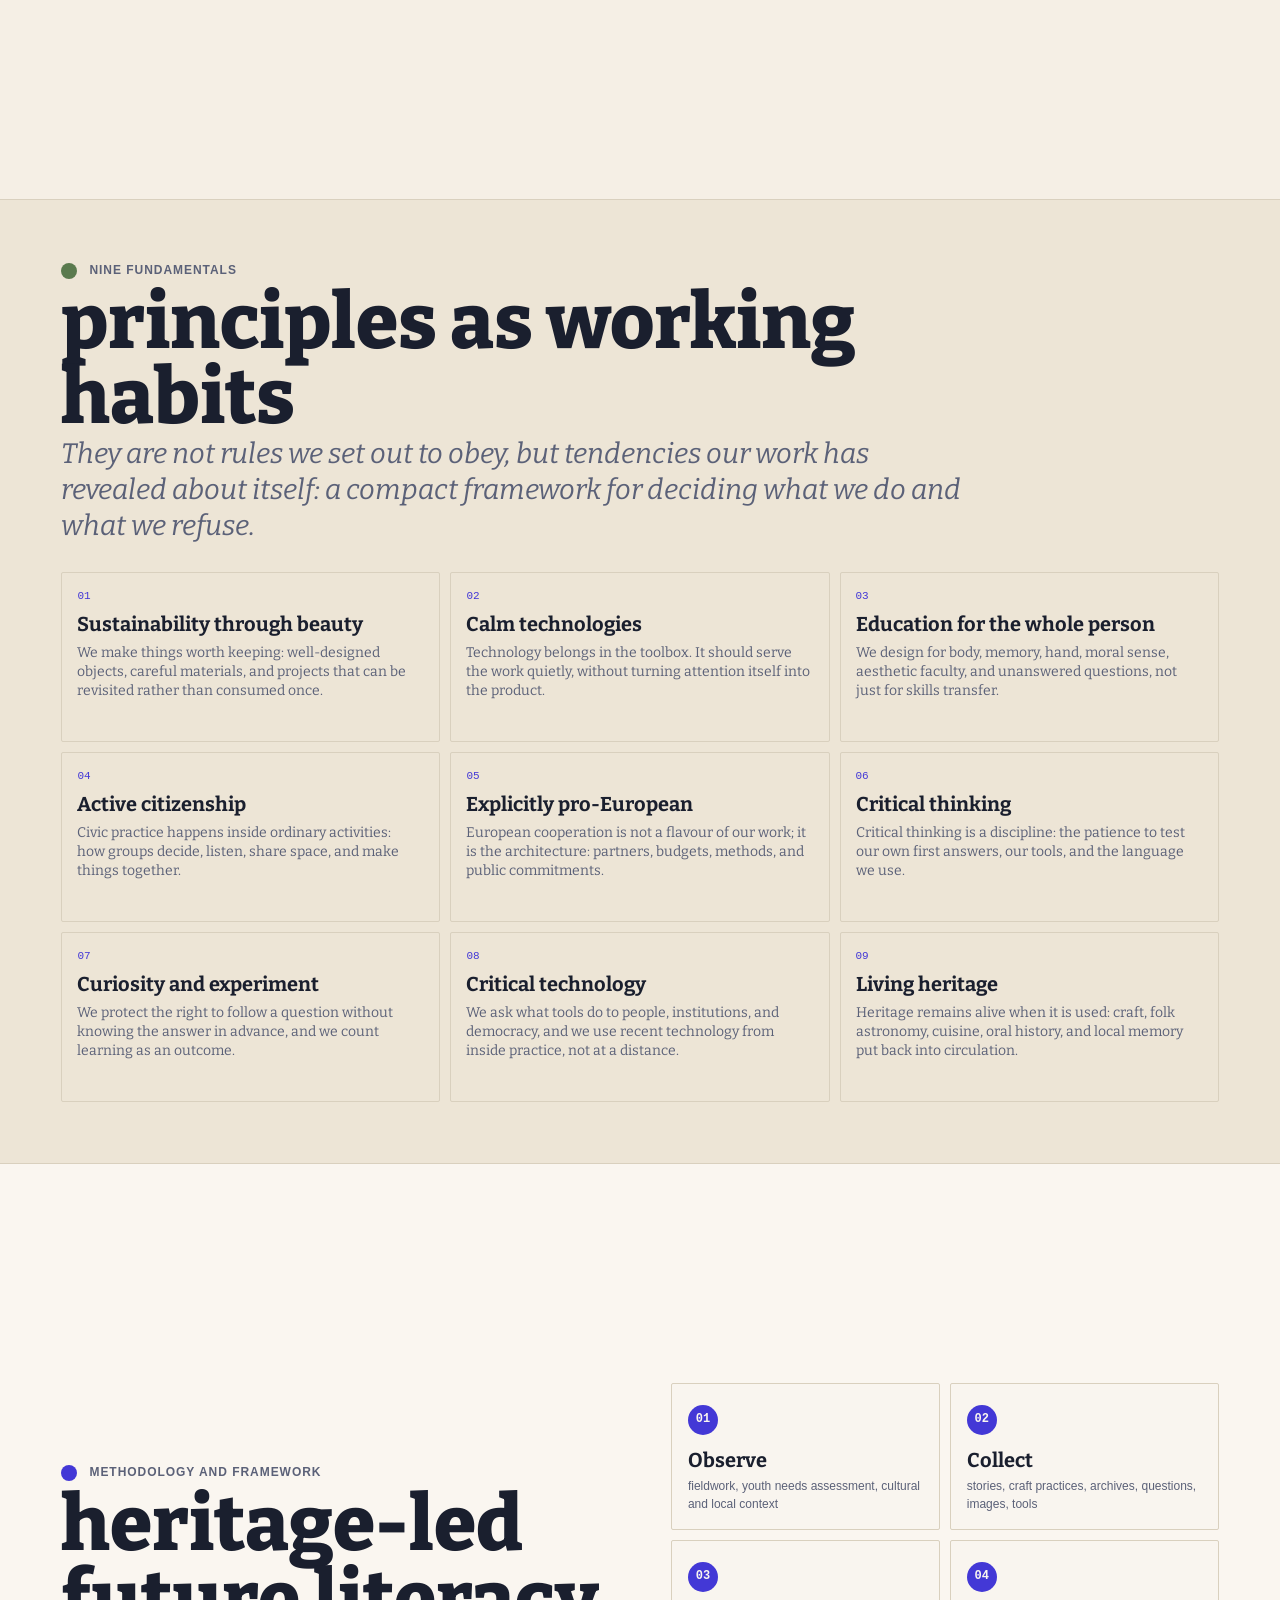
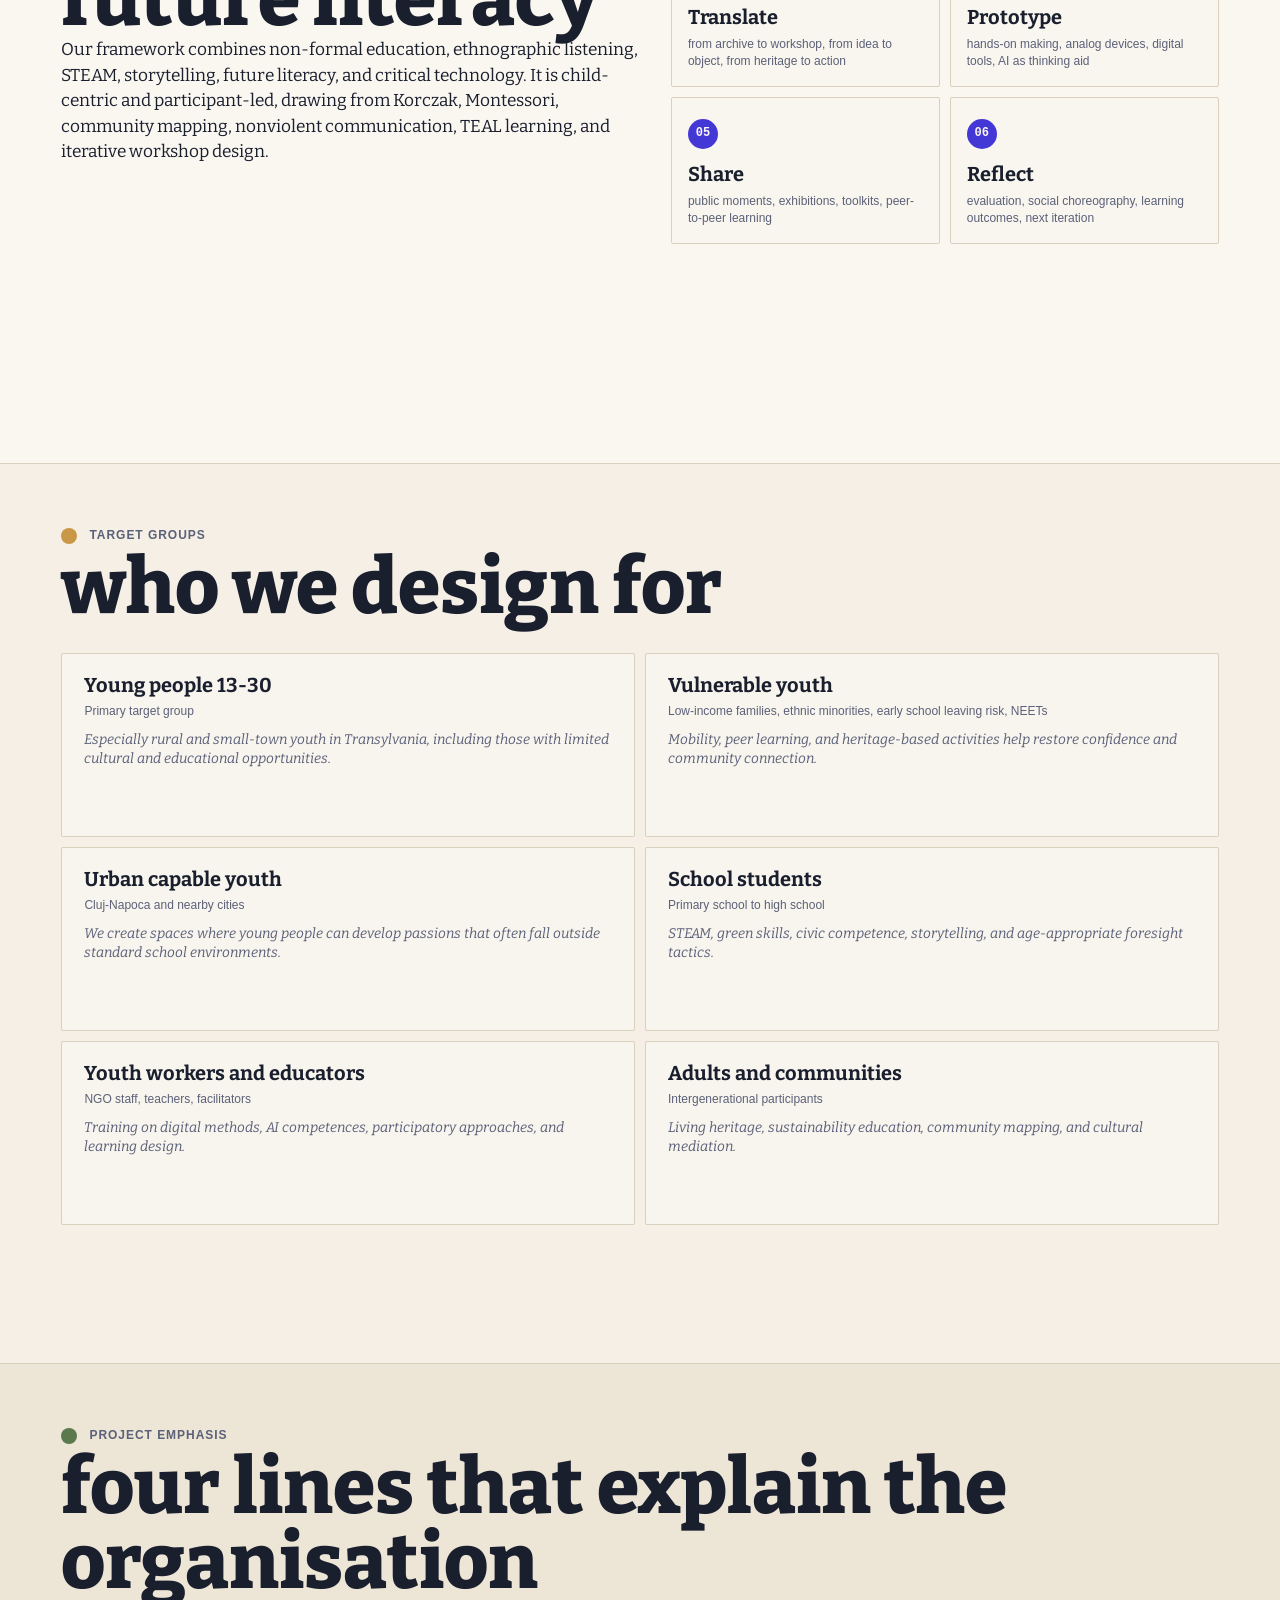
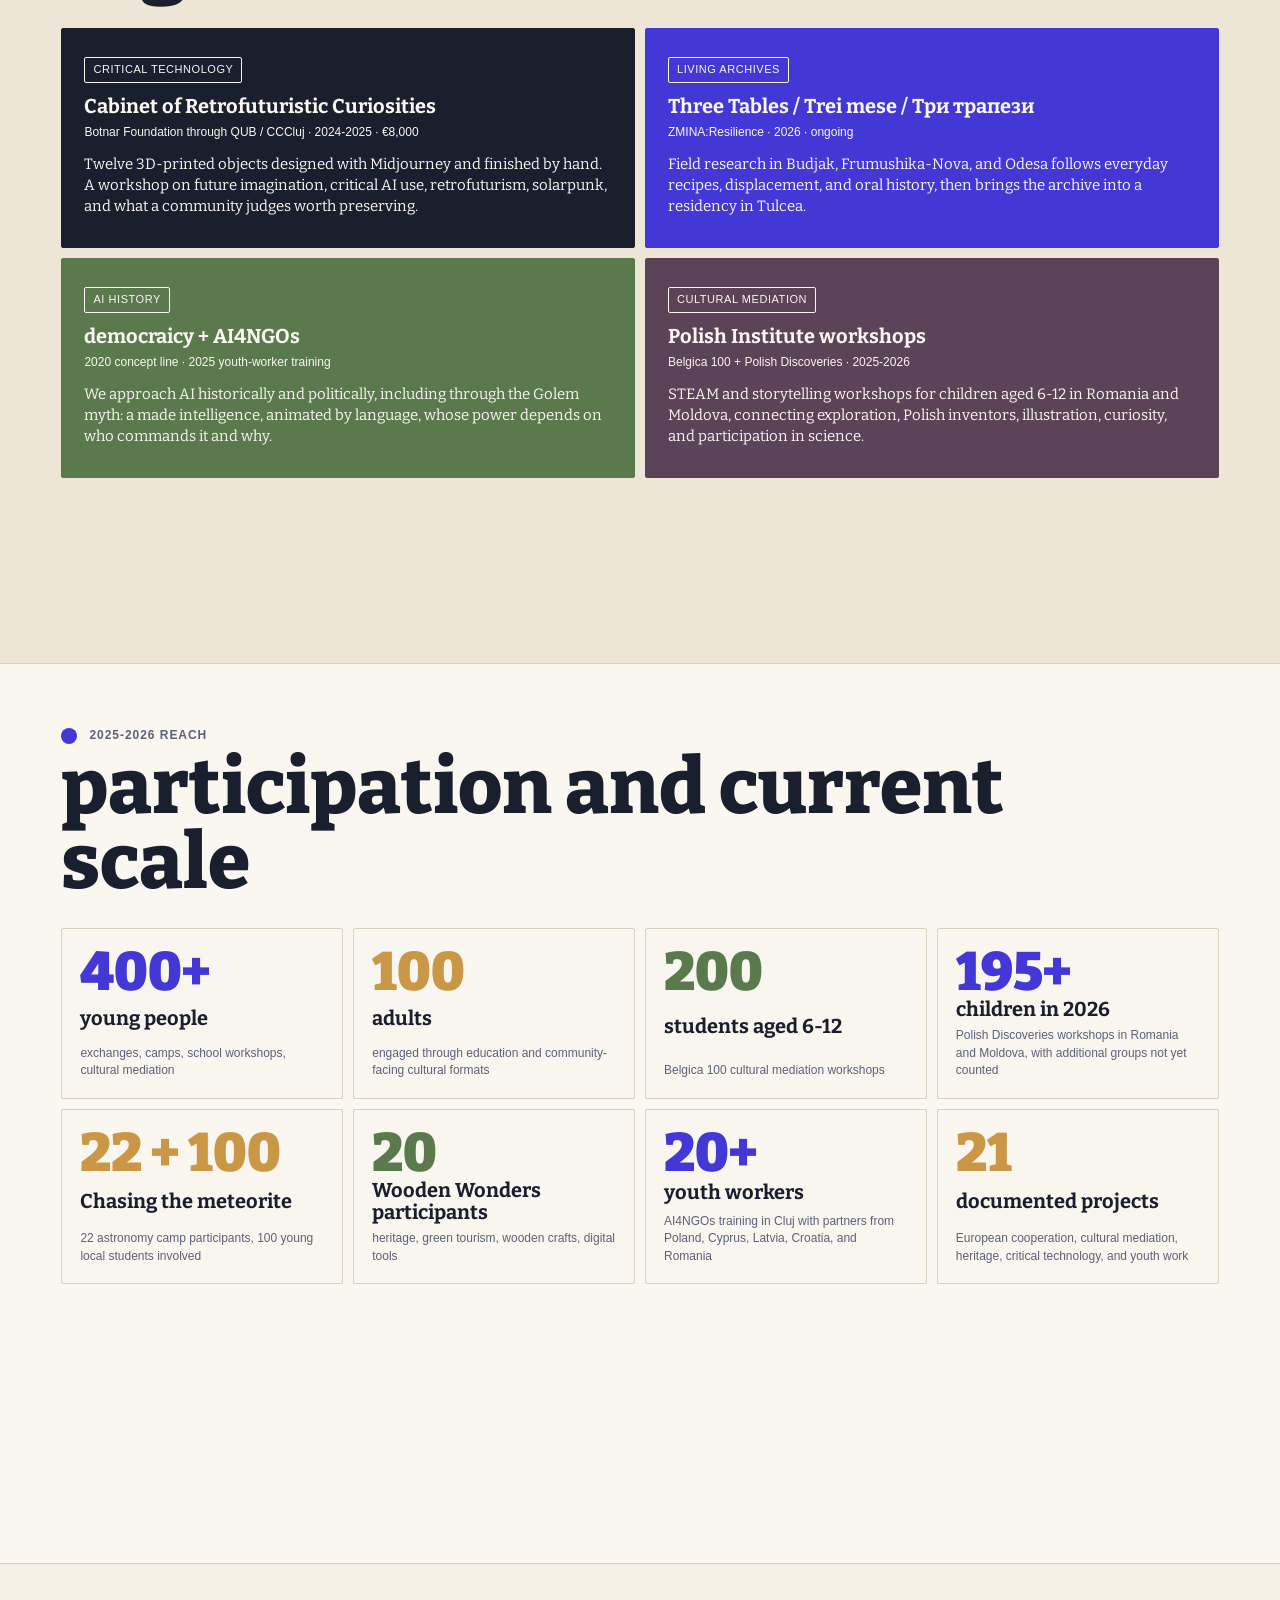
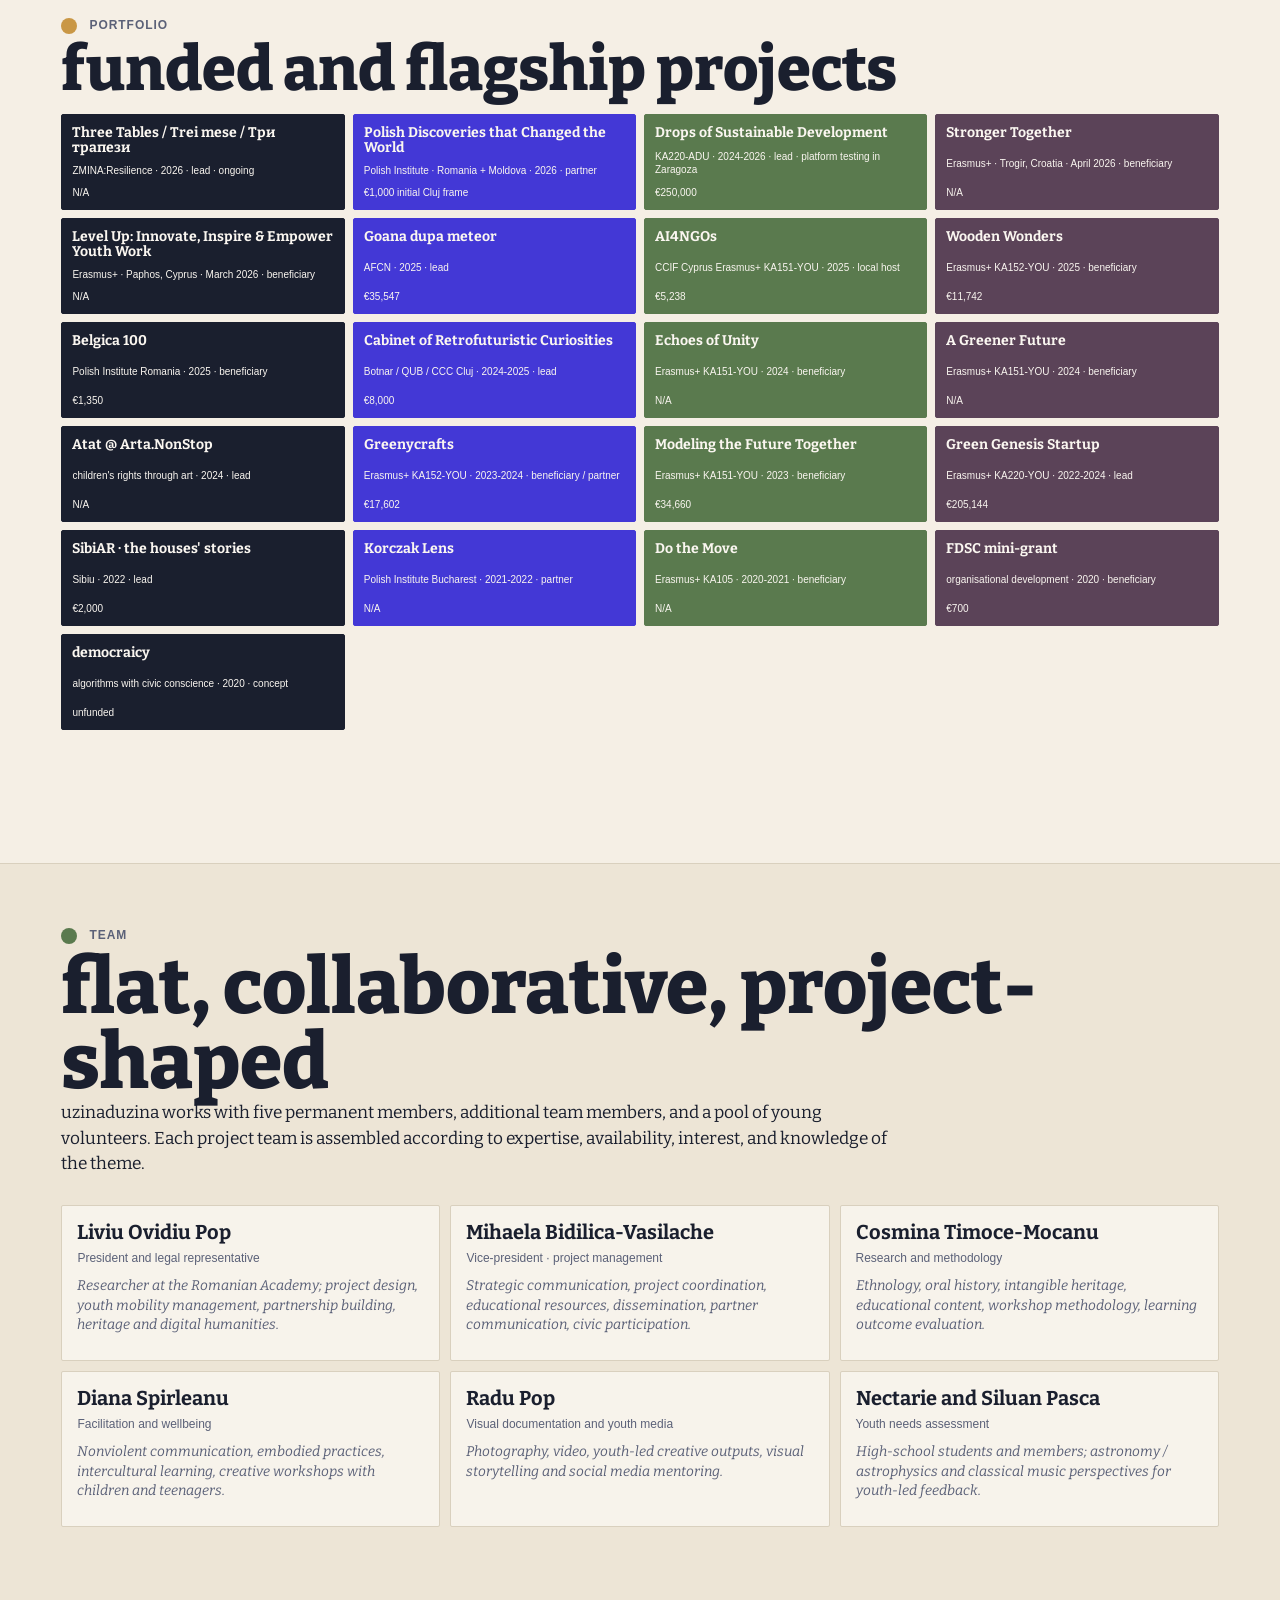
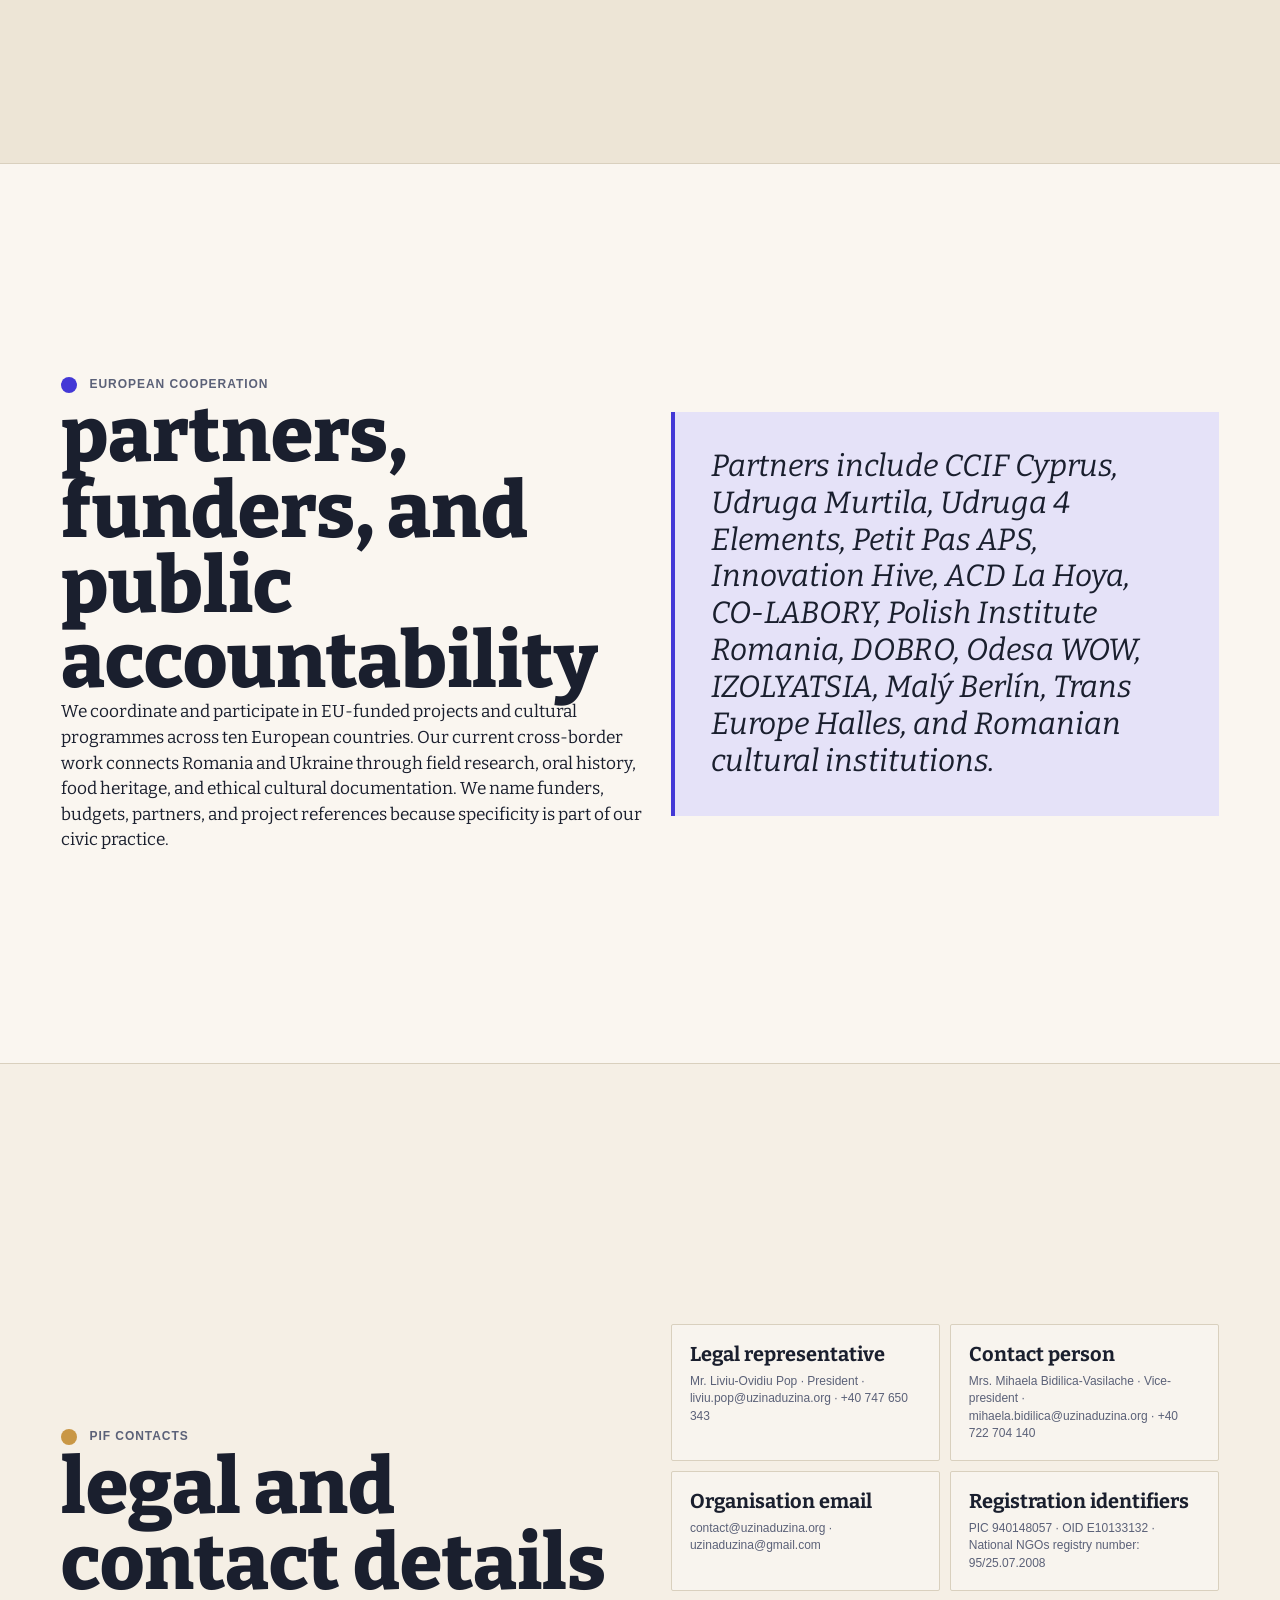
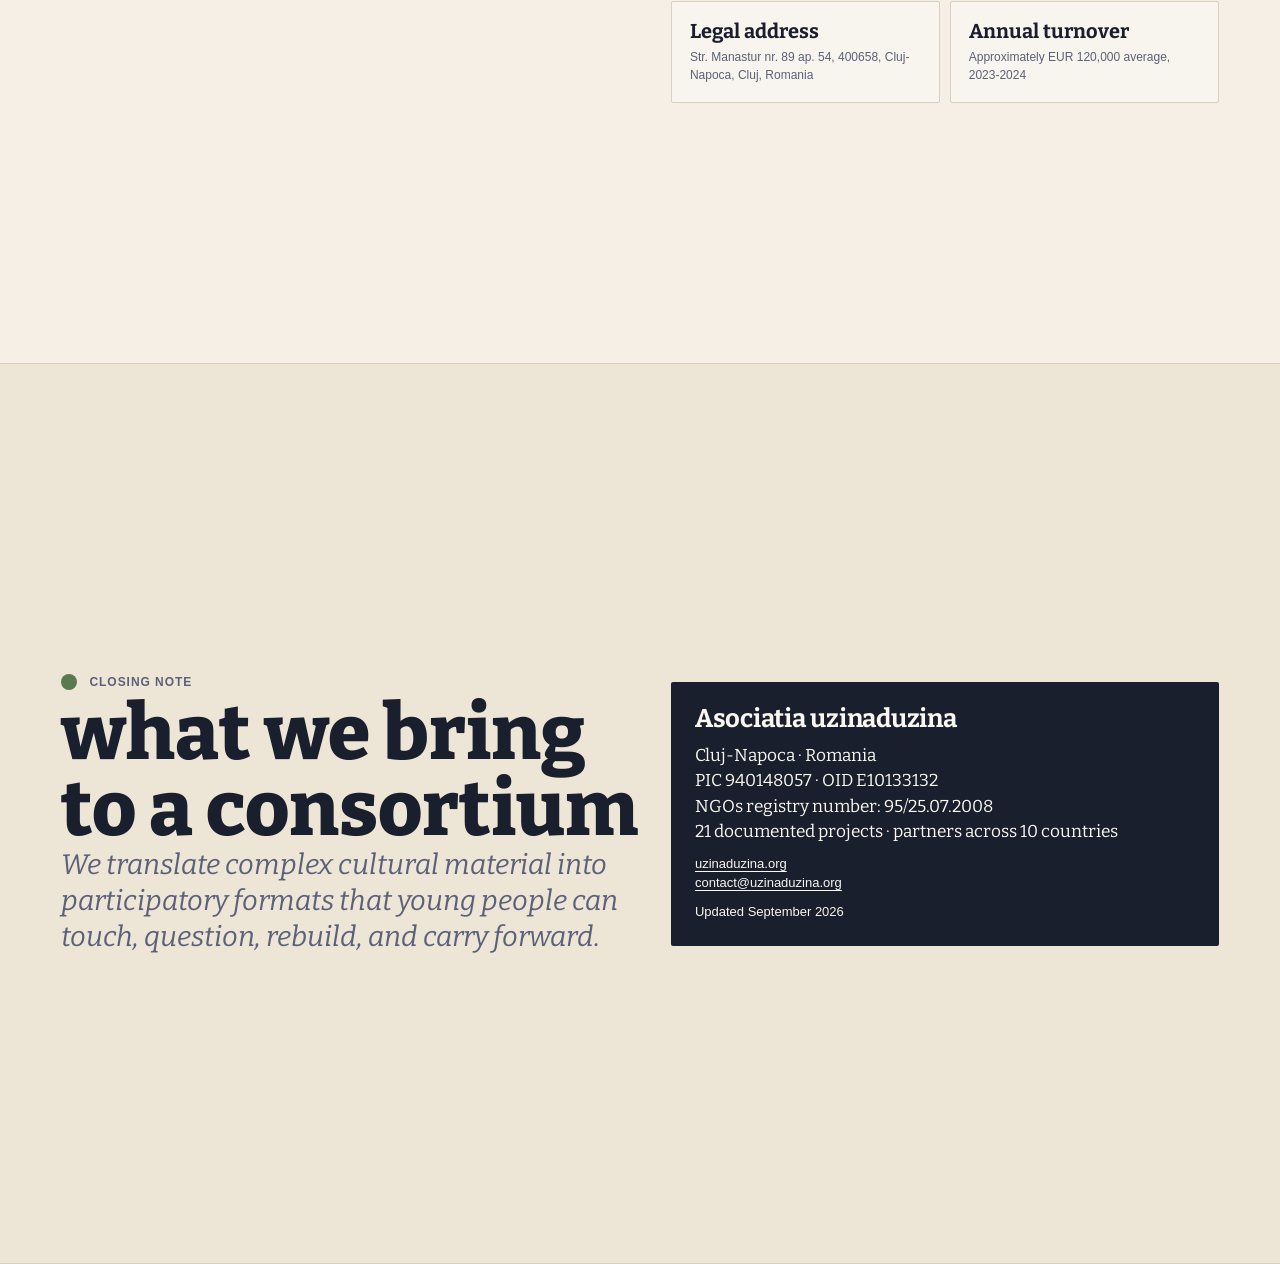
==== commit 0ca3b9e0: "Refresh PIF with 2026 projects" ====
--- a/PIF/index.html
+++ b/PIF/index.html
@@ -368,31 +368,33 @@
   gap: 8px;
 }
 .mini-project {
-  min-height: 122px;
-  padding: 12px;
+  min-height: 96px;
+  padding: 10px;
   display: grid;
   align-content: space-between;
-  gap: 8px;
+  gap: 5px;
 }
 .mini-project strong {
   display: block;
   font-family: var(--font-display);
-  font-size: 15px;
+  font-size: 14px;
   line-height: 1.08;
   color: var(--ink);
+  overflow-wrap: anywhere;
 }
 .mini-project span {
   margin-top: 0;
-  font-size: 11px;
-  line-height: 1.32;
+  font-size: 10px;
+  line-height: 1.25;
 }
 .mini-project em {
   display: block;
   font-family: var(--font-ui);
-  font-size: 11px;
+  font-size: 10px;
   font-style: normal;
-  line-height: 1.3;
+  line-height: 1.2;
   color: var(--accent);
+  overflow-wrap: anywhere;
 }
 .mini-project:nth-child(4n + 1) { background: var(--ink); border-color: var(--ink); }
 .mini-project:nth-child(4n + 2) { background: var(--accent); border-color: var(--accent); }
@@ -489,8 +491,69 @@
   border-radius: 2px;
 }
 .contact-card h3,
-.contact-card .small { color: var(--bg); }
+.contact-card .small,
+.contact-card .body-text { color: var(--bg); }
 .contact-card a { color: var(--bg); }
+
+#s8 {
+  padding-top: clamp(52px, 4vw, 64px);
+  padding-bottom: clamp(52px, 4vw, 64px);
+}
+#s7 .stat-grid {
+  grid-template-columns: repeat(4, minmax(0, 1fr));
+}
+#s7 .stat .num {
+  font-size: clamp(34px, 4.2vw, 58px);
+}
+#s8 .slide-inner { gap: 14px; }
+#s8 h2 { font-size: clamp(36px, 4.8vw, 68px); }
+
+@media (min-width: 721px) and (max-height: 820px) {
+  #s6,
+  #s7 {
+    padding-top: 42px;
+    padding-bottom: 42px;
+  }
+  #s6 .slide-inner,
+  #s7 .slide-inner { gap: 12px; }
+  #s6 h2,
+  #s7 h2 { font-size: 48px; }
+  #s6 .project.featured {
+    min-height: 182px;
+    padding: 16px;
+  }
+  #s6 .project.featured strong { font-size: 18px; }
+  #s6 .project.featured span { font-size: 10px; }
+  #s6 .project.featured p {
+    margin-top: 8px;
+    font-size: 13px;
+    line-height: 1.3;
+  }
+  #s6 .project .tag {
+    margin-bottom: 8px;
+    font-size: 9px;
+  }
+  #s7 .stat {
+    min-height: 136px;
+    padding: 14px;
+  }
+  #s7 .stat strong { font-size: 17px; }
+  #s7 .stat span { font-size: 10px; }
+  #s8 {
+    padding-top: 42px;
+    padding-bottom: 42px;
+  }
+  #s8 .slide-inner { gap: 10px; }
+  #s8 h2 { font-size: 42px; }
+  #s8 .portfolio-grid { gap: 6px; }
+  #s8 .mini-project {
+    min-height: 82px;
+    padding: 8px;
+  }
+  #s8 .mini-project strong { font-size: 12px; }
+  #s8 .mini-project span,
+  #s8 .mini-project em { font-size: 9px; }
+}
 
 @media (min-width: 1101px) {
   .slide.split .stat-grid,
@@ -512,6 +575,13 @@
     grid-template-columns: repeat(2, minmax(0, 1fr));
   }
   .project.featured { min-height: 220px; }
+  #s7 .stat-grid {
+    grid-template-columns: repeat(4, minmax(0, 1fr));
+  }
+  #s8 { padding-top: 72px; }
+  #s8 .portfolio-grid {
+    grid-template-columns: repeat(4, minmax(0, 1fr));
+  }
 }
 
 @media (max-width: 720px) {
@@ -563,13 +633,180 @@
 }
 
 @media print {
-  html { scroll-snap-type: none; }
+  @page {
+    size: A4 landscape;
+    margin: 0;
+  }
+  html {
+    width: 297mm;
+    scroll-snap-type: none;
+    background: var(--bg);
+  }
+  body {
+    width: 297mm;
+    background: var(--bg);
+    -webkit-print-color-adjust: exact;
+    print-color-adjust: exact;
+  }
   body::before,
   .deck-nav,
   .deck-hint { display: none; }
   .slide {
-    min-height: 100vh;
+    width: 297mm;
+    height: 210mm;
+    min-height: 0;
+    padding: 12mm 14mm;
+    overflow: hidden;
+    align-items: center;
+    page-break-after: always;
     break-after: page;
+  }
+  .slide:last-of-type {
+    page-break-after: auto;
+    break-after: auto;
+  }
+  .slide-inner {
+    width: 100%;
+    max-width: none;
+    gap: 5mm;
+  }
+  .slide.split .slide-inner {
+    grid-template-columns: minmax(0, 1fr) minmax(0, 1fr);
+  }
+  .logo-lockup img {
+    width: 12mm;
+    height: 12mm;
+  }
+  .logo-lockup span,
+  .kicker,
+  .small {
+    font-size: 7.5pt;
+  }
+  h1 {
+    font-size: 54pt;
+    line-height: .94;
+  }
+  h2 {
+    font-size: 35pt;
+    line-height: 1;
+  }
+  h3 {
+    font-size: 17pt;
+  }
+  .lede {
+    font-size: 15pt;
+    line-height: 1.25;
+  }
+  .body-text {
+    font-size: 10.5pt;
+    line-height: 1.34;
+  }
+  .meta-grid,
+  .stat-grid,
+  .project-grid,
+  .target-grid,
+  .method-grid {
+    grid-template-columns: repeat(2, minmax(0, 1fr));
+    gap: 2.5mm;
+  }
+  .card-grid {
+    grid-template-columns: repeat(3, minmax(0, 1fr));
+    gap: 2.5mm;
+  }
+  .portfolio-grid {
+    grid-template-columns: repeat(4, minmax(0, 1fr));
+    gap: 2mm;
+  }
+  .team-grid {
+    grid-template-columns: repeat(3, minmax(0, 1fr));
+    gap: 2.5mm;
+  }
+  .box,
+  .stat,
+  .principle,
+  .project,
+  .team,
+  .target,
+  .method-step,
+  .mini-project,
+  .contact-card {
+    padding: 3.3mm;
+  }
+  .box strong,
+  .stat strong,
+  .project strong,
+  .team strong,
+  .target strong,
+  .method-step strong,
+  .principle strong {
+    font-size: 12pt;
+    line-height: 1.08;
+  }
+  .box span,
+  .stat span,
+  .project span,
+  .mini-project span,
+  .team span,
+  .target span,
+  .method-step span,
+  .principle span {
+    font-size: 7.4pt;
+    line-height: 1.28;
+  }
+  .box .long-value {
+    font-size: 6.6pt;
+  }
+  .stat {
+    min-height: 31mm;
+  }
+  .stat .num {
+    font-size: 31pt;
+    line-height: .9;
+  }
+  .principle {
+    min-height: 31mm;
+  }
+  .principle p,
+  .project p,
+  .team em,
+  .target em {
+    font-size: 8.2pt;
+    line-height: 1.25;
+  }
+  .project.featured {
+    min-height: 43mm;
+  }
+  .target {
+    min-height: 36mm;
+  }
+  .method-step {
+    min-height: 32mm;
+  }
+  .method-step b {
+    width: 8mm;
+    height: 8mm;
+    margin-bottom: 2.2mm;
+    font-size: 7pt;
+  }
+  .mini-project {
+    min-height: 19mm;
+    gap: 1mm;
+  }
+  .mini-project strong {
+    font-size: 8.6pt;
+    line-height: 1.08;
+  }
+  .mini-project span,
+  .mini-project em {
+    font-size: 6.4pt;
+    line-height: 1.22;
+  }
+  .callout {
+    font-size: 20pt;
+    line-height: 1.18;
+  }
+  .contact-card .body-text {
+    font-size: 11pt;
   }
 }
 </style>
@@ -620,7 +857,7 @@
         <div class="stat"><div class="num">7</div><strong>staff members</strong><span>plus a dozen volunteers</span></div>
         <div class="stat ochre"><div class="num">€455k</div><strong>KA220 lead portfolio</strong><span><a href="https://innovationhive.eu/innohive-projects/green-genesis-startup/">Green Genesis Startup</a> + <a href="https://drops-sustainability.eu/results/">DROPS</a></span></div>
         <div class="stat green"><div class="num">400+</div><strong>young people in 2025</strong><span>youth exchanges, workshops, camps, and training</span></div>
-        <div class="stat"><div class="num">20+</div><strong>youth workers</strong><span>trained through AI4NGOs and related programmes</span></div>
+        <div class="stat"><div class="num">21</div><strong>documented projects</strong><span>lead, partner, beneficiary, and independent cultural work</span></div>
       </div>
     </div>
   </section>
@@ -689,9 +926,9 @@
       </div>
       <div class="project-grid">
         <article class="project featured"><span class="tag">critical technology</span><strong>Cabinet of Retrofuturistic Curiosities</strong><span>Botnar Foundation through QUB / CCCluj · 2024-2025 · €8,000</span><p>Twelve 3D-printed objects designed with Midjourney and finished by hand. A workshop on future imagination, critical AI use, retrofuturism, solarpunk, and what a community judges worth preserving.</p></article>
-        <article class="project featured"><span class="tag">living heritage</span><strong>Goana după meteor</strong><span>AFCN · 2025 · €35,547</span><p>A cultural intervention in Mociu, built around the largest meteorite fall in Romania: astronomy camp, storytelling, folk astronomy, rural youth, and intergenerational learning.</p></article>
+        <article class="project featured"><span class="tag">living archives</span><strong>Three Tables / Trei mese / Три трапези</strong><span>ZMINA:Resilience · 2026 · ongoing</span><p>Field research in Budjak, Frumushika-Nova, and Odesa follows everyday recipes, displacement, and oral history, then brings the archive into a residency in Tulcea.</p></article>
         <article class="project featured"><span class="tag">AI history</span><strong>democraicy + AI4NGOs</strong><span>2020 concept line · 2025 youth-worker training</span><p>We approach AI historically and politically, including through the Golem myth: a made intelligence, animated by language, whose power depends on who commands it and why.</p></article>
-        <article class="project featured"><span class="tag">cultural mediation</span><strong>Polish Institute workshops</strong><span>Belgica 100 + Polish Discoveries · 2025-2026</span><p>STEAM and storytelling workshops for children aged 6-12, connecting polar exploration, Polish inventors, illustration, curiosity, and participation in science.</p></article>
+        <article class="project featured"><span class="tag">cultural mediation</span><strong>Polish Institute workshops</strong><span>Belgica 100 + Polish Discoveries · 2025-2026</span><p>STEAM and storytelling workshops for children aged 6-12 in Romania and Moldova, connecting exploration, Polish inventors, illustration, curiosity, and participation in science.</p></article>
       </div>
     </div>
   </section>
@@ -699,18 +936,18 @@
   <section class="slide top" id="s7">
     <div class="slide-inner">
       <div>
-        <p class="kicker">2025 reach</p>
-        <h2>our most active year so far</h2>
+        <p class="kicker">2025-2026 reach</p>
+        <h2>participation and current scale</h2>
       </div>
       <div class="stat-grid">
         <div class="stat"><div class="num">400+</div><strong>young people</strong><span>exchanges, camps, school workshops, cultural mediation</span></div>
         <div class="stat ochre"><div class="num">100</div><strong>adults</strong><span>engaged through education and community-facing cultural formats</span></div>
         <div class="stat green"><div class="num">200</div><strong>students aged 6-12</strong><span>Belgica 100 cultural mediation workshops</span></div>
-        <div class="stat"><div class="num">120</div><strong>children in 2026</strong><span>Polish Discoveries workshops at the Octavian Goga County Library</span></div>
+        <div class="stat"><div class="num">195+</div><strong>children in 2026</strong><span>Polish Discoveries workshops in Romania and Moldova, with additional groups not yet counted</span></div>
         <div class="stat ochre"><div class="num">22 + 100</div><strong>Chasing the meteorite</strong><span>22 astronomy camp participants, 100 young local students involved</span></div>
         <div class="stat green"><div class="num">20</div><strong>Wooden Wonders participants</strong><span>heritage, green tourism, wooden crafts, digital tools</span></div>
         <div class="stat"><div class="num">20+</div><strong>youth workers</strong><span>AI4NGOs training in Cluj with partners from Poland, Cyprus, Latvia, Croatia, and Romania</span></div>
-        <div class="stat ochre"><div class="num">10-12</div><strong>young volunteers</strong><span>logistics, documentation, dissemination, peer support</span></div>
+        <div class="stat ochre"><div class="num">21</div><strong>documented projects</strong><span>European cooperation, cultural mediation, heritage, critical technology, and youth work</span></div>
       </div>
     </div>
   </section>
@@ -722,8 +959,11 @@
         <h2>funded and flagship projects</h2>
       </div>
       <div class="portfolio-grid">
-        <article class="mini-project"><strong>Polish Discoveries that Changed the World</strong><span>Polish Institute Bucharest · 2026 · partner</span><em>€1,000</em></article>
-        <article class="mini-project"><strong>Drops of Sustainable Development</strong><span>Erasmus+ KA220-ADU · 2024-2026 · lead</span><em>€250,000</em></article>
+        <article class="mini-project"><strong>Three Tables / Trei mese / Три трапези</strong><span>ZMINA:Resilience · 2026 · lead · ongoing</span><em>N/A</em></article>
+        <article class="mini-project"><strong>Polish Discoveries that Changed the World</strong><span>Polish Institute · Romania + Moldova · 2026 · partner</span><em>€1,000 initial Cluj frame</em></article>
+        <article class="mini-project"><strong>Drops of Sustainable Development</strong><span>KA220-ADU · 2024-2026 · lead · platform testing in Zaragoza</span><em>€250,000</em></article>
+        <article class="mini-project"><strong>Stronger Together</strong><span>Erasmus+ · Trogir, Croatia · April 2026 · beneficiary</span><em>N/A</em></article>
+        <article class="mini-project"><strong>Level Up: Innovate, Inspire &amp; Empower Youth Work</strong><span>Erasmus+ · Paphos, Cyprus · March 2026 · beneficiary</span><em>N/A</em></article>
         <article class="mini-project"><strong>Goana dupa meteor</strong><span>AFCN · 2025 · lead</span><em>€35,547</em></article>
         <article class="mini-project"><strong>AI4NGOs</strong><span>CCIF Cyprus Erasmus+ KA151-YOU · 2025 · local host</span><em>€5,238</em></article>
         <article class="mini-project"><strong>Wooden Wonders</strong><span>Erasmus+ KA152-YOU · 2025 · beneficiary</span><em>€11,742</em></article>
@@ -767,9 +1007,9 @@
       <div>
         <p class="kicker">European cooperation</p>
         <h2>partners, funders, and public accountability</h2>
-        <p class="body-text">We coordinate and participate in EU-funded projects and cultural programmes with partners from Cyprus, Italy, Greece, Spain, Croatia, Poland, Latvia, and Romania. We name funders, budgets, partners, and project references because specificity is part of our civic practice.</p>
-      </div>
-      <div class="callout">Partners include CCIF Cyprus, Udruga Murtila, Udruga 4 Elements, Petit Pas Aps, Innovation Hive, ACD La Hoya, CO-LABORY, Polish Institute Bucharest / Romania, Latvian and Croatian NGO partners, and Romanian cultural institutions.</div>
+        <p class="body-text">We coordinate and participate in EU-funded projects and cultural programmes across ten European countries. Our current cross-border work connects Romania and Ukraine through field research, oral history, food heritage, and ethical cultural documentation. We name funders, budgets, partners, and project references because specificity is part of our civic practice.</p>
+      </div>
+      <div class="callout">Partners include CCIF Cyprus, Udruga Murtila, Udruga 4 Elements, Petit Pas APS, Innovation Hive, ACD La Hoya, CO-LABORY, Polish Institute Romania, DOBRO, Odesa WOW, IZOLYATSIA, Malý Berlín, Trans Europe Halles, and Romanian cultural institutions.</div>
     </div>
   </section>
 
@@ -799,8 +1039,9 @@
       </div>
       <div class="contact-card">
         <h3>Asociatia uzinaduzina</h3>
-        <p class="body-text">Cluj-Napoca · Romania<br>PIC 940148057 · OID E10133132<br>NGOs registry number: 95/25.07.2008</p>
+        <p class="body-text">Cluj-Napoca · Romania<br>PIC 940148057 · OID E10133132<br>NGOs registry number: 95/25.07.2008<br>21 documented projects · partners across 10 countries</p>
         <p class="small"><a href="https://uzinaduzina.org">uzinaduzina.org</a><br><a href="mailto:contact@uzinaduzina.org">contact@uzinaduzina.org</a></p>
+        <p class="small">Updated September 2026</p>
       </div>
     </div>
   </section>
